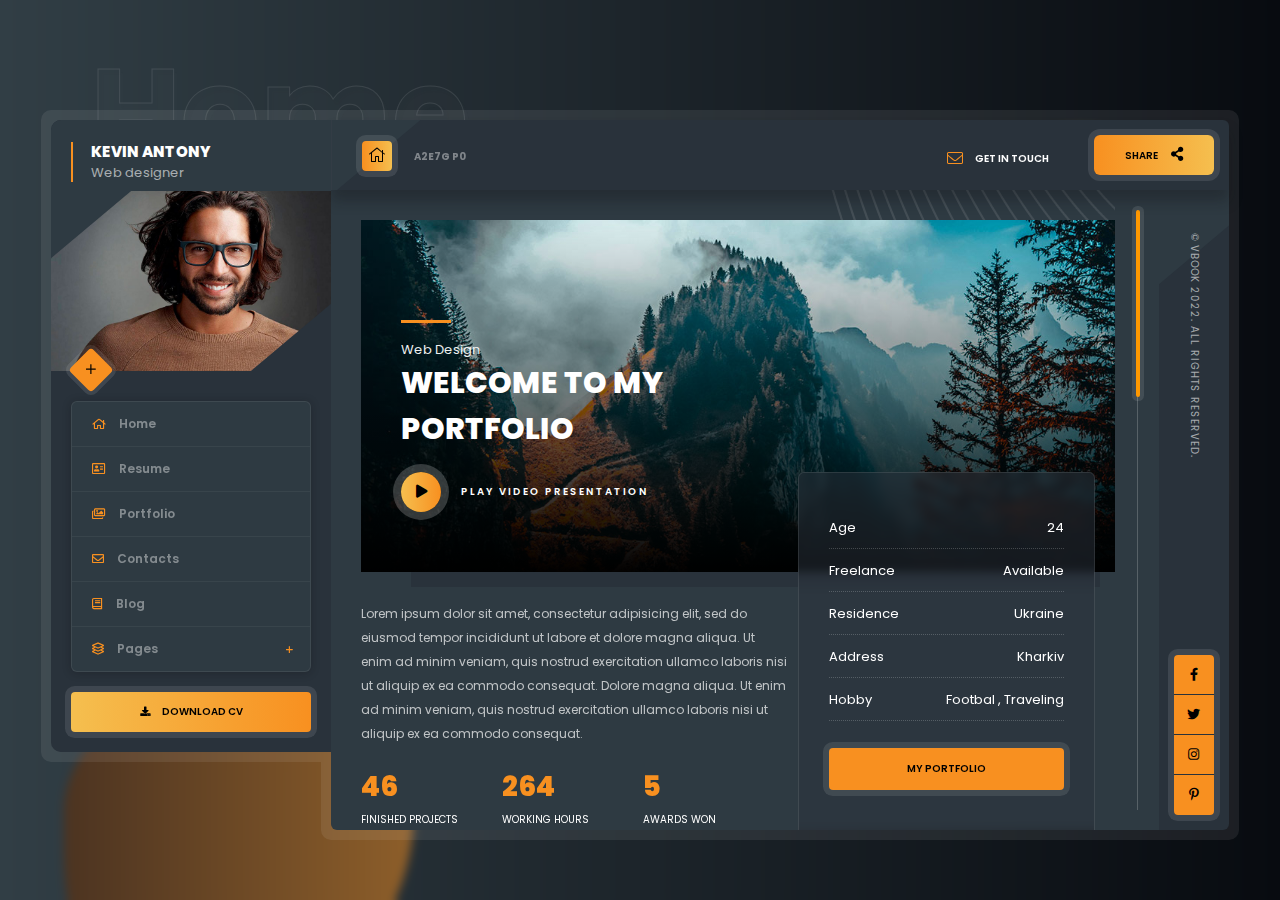
==== index.html @ 4598c58c "Initial commit" ====
<!DOCTYPE HTML>
<html lang="en">
    
<!-- Mirrored from vbook.kwst.net/index.html by HTTrack Website Copier/3.x [XR&CO'2014], Sat, 08 Apr 2023 22:50:25 GMT -->
<head>
        <!--=============== basic  ===============-->
        <meta charset="UTF-8">
        <title>Vbook - Creative  vCard  Resume Portflio  Template</title>
        <meta name="robots" content="index, follow"/>
        <meta name="keywords" content=""/>
        <meta name="description" content=""/>
        <!--=============== css  ===============-->	
        <link type="text/css" rel="stylesheet" href="css/plugins.css">
        <link type="text/css" rel="stylesheet" href="css/style.css">
        <link type="text/css" rel="stylesheet" href="css/color.css">
        <!--=============== favicons ===============-->
        <link rel="shortcut icon" href="images/favicon.ico">
    </head>
    <body>
        <!--Loader -->
        <div class="body-preload">
            <div class="pl-spinner2"><span></span></div>
        </div>
        <!-- loader end  -->
        <!-- main start  -->
        <div id="main">
            <!--main-container -->
            <div class="main-container">
                <!--header -->
                <header class="main-header">
                    <div class="header-titile">
                        <h1>Kevin Antony</h1>
                        <h4>Web designer</h4>
                    </div>
                    <a data-src="images/main.jpg" class="image-popup header-popup color-bg"><i class="fal fa-plus"></i></a>
                    <div class="header-titile-img">
                        <div class="bg"  data-bg="images/main.jpg" ></div>
                    </div>
                    <div class="main-menu-wrap">
                        <!-- nav -->
                        <nav class="nav-inner fl-wrap" id="menu">
                            <ul>
                                <li><a href="index.html" class="ajax"><i class="fal fa-home"></i> Home</a></li>
                                <li><a href="resume.html" class="ajax"><i class="fal fa-address-card"></i> Resume</a></li>
                                <li><a href="portfolio.html" class="ajax"><i class="fal fa-images"></i> Portfolio</a></li>
                                <li><a href="contacts.html" class="ajax"><i class="fal fa-envelope"></i> Contacts</a></li>
                                <li><a href="blog.html" class="ajax"><i class="fal fa-book"></i> Blog</a></li>
                                <li>
                                    <a href="#"><i class="fal fa-layer-group"></i> Pages</a>
                                    <!--level 2 -->
                                    <ul>
                                        <li><a href="portfolio-single.html" class="ajax">Portfolio Single</a></li>
                                        <li><a href="portfolio-single2.html" class="ajax">Portfolio Single 2</a></li>
                                        <li><a href="blog-single.html" class="ajax">Blog Single</a></li>
                                        <li><a href="404.html" class="ajax">404</a></li>
                                    </ul>
                                    <!--level 2 end -->
                                </li>
                            </ul>
                        </nav>
                        <!-- nav end-->
                    </div>
                    <a href="#" download="" class="header_btn gradient-bg"><i class="fas fa-download"></i> Download CV</a>
                </header>
                <!--header end-->
                <!-- top-opt -->
                <div class="top-opt">
                    <div class="nav-button-wrap c_sb gradient-bg2">
                        <div class="nav-button"><span></span><span></span><span></span></div>
                    </div>
                    <div class="page-subtitle"><a href="index.html" class="ajax"><i class="fal fa-home"></i></a><span></span></div>
                    <a href="index.html" class="ajax mob-logo"><span></span><strong></strong></a>
                    <a href="contacts.html" class="ajax to_contacts"><i class="far fa-envelope"></i> Get in Touch</a>
                    <div class="share-btn show-share isShare gradient-bg2">
                        <span>Share</span>
                        <i class="fas fa-share-alt"></i>
                    </div>
                </div>
                <!-- top-opt end -->
                <!-- content-holder -->
                <div class="content-holder">
                    <!--wrapper -->
                    <div id="wrapper">
                        <!--scroll-bar -->
                        <div class="scr-bar_container">
                            <div class="content" data-pagetitle="About Me" data-pagesubtitle="Home">
                                <div class="bg-top"></div>
                                <div class="bg-bottom"></div>
                                <!--section   -->
                                <section class="hero-section">
                                    <div class="bg-wrap hero-section_bg">
                                        <div class="bg" data-bg="images/bg/1.jpg"></div>
                                    </div>
                                    <div class="hero-section-title">
                                        <div class="row">
                                            <div class="col-md-7">
                                                <div class="rotate_text hero-decor-let">
                                                    <div>Web Design</div>
                                                    <div><span>Ui/Ux Design</span></div>
                                                    <div>Branding</div>
                                                    <div><span>Ecommerce</span></div>
                                                </div>
                                                <h2>Welcome to My portfolio</h2>
 
												<div class="video_btn-wrap fl-wrap"><a data-src="https://vimeo.com/176916362" class="image-popup gradient-bg"><i class="fas fa-play"></i></a><span>Play  Video Presentation</span></div>
                                            </div>
                                        </div>
                                    </div>
                                </section>
                                <!-- section end  -->							
                                <!--section   -->
                                <section>
                                    <div class="row">
                                        <div class="col-md-7">
                                            <p>Lorem ipsum dolor sit amet, consectetur adipisicing elit, sed do eiusmod tempor incididunt ut labore et dolore magna aliqua. Ut enim ad minim veniam, quis nostrud exercitation ullamco laboris nisi ut aliquip ex ea commodo consequat. Dolore magna aliqua. Ut enim ad minim veniam, quis nostrud exercitation ullamco laboris nisi ut aliquip ex ea commodo consequat.
                                            </p>
                                            <div class="facts-container fl-wrap">
                                                <!-- inline-facts -->
                                                <div class="inline-facts-wrap">
                                                    <div class="inline-facts">
                                                        <div class="milestone-counter">
                                                            <div class="stats animaper">
                                                                <div class="num" data-content="0" data-num="145">0</div>
                                                            </div>
                                                        </div>
                                                        <h6>Finished projects</h6>
                                                    </div>
                                                </div>
                                                <!-- inline-facts end -->
                                                <!-- inline-facts  -->
                                                <div class="inline-facts-wrap">
                                                    <div class="inline-facts">
                                                        <div class="milestone-counter">
                                                            <div class="stats animaper">
                                                                <div class="num" data-content="0" data-num="825">0</div>
                                                            </div>
                                                        </div>
                                                        <h6>Working hours</h6>
                                                    </div>
                                                </div>
                                                <!-- inline-facts end -->
                                                <!-- inline-facts  -->
                                                <div class="inline-facts-wrap">
                                                    <div class="inline-facts">
                                                        <div class="milestone-counter">
                                                            <div class="stats animaper">
                                                                <div class="num" data-content="0" data-num="15">0</div>
                                                            </div>
                                                        </div>
                                                        <h6>Awards won</h6>
                                                    </div>
                                                </div>
                                                <!-- inline-facts end --> 
                                            </div>
                                        </div>
                                        <div class="col-md-5">
                                            <div class="hero-info-list fl-wrap">
                                                <ul>
                                                    <li><strong>Age</strong><span>24</span></li>
                                                    <li><strong>Freelance</strong><span>Available</span></li>
                                                    <li><strong>Residence</strong><span>Ukraine</span></li>
                                                    <li><strong>Address</strong><span>Kharkiv</span></li>
                                                    <li><strong>Hobby</strong><span>Footbal , Traveling</span></li>
                                                </ul>
                                                <a href="portfolio.html" class="btn ajax fl-btn color-bg"><span>My Portfolio</span></a>
                                            </div>
                                        </div>
                                    </div>
                                </section>
                                <!-- section end  -->						
                                <section class="serv-sec">
                                    <div class="section-title fl-wrap">
                                        <h3>Services That I Provide</h3>
                                    </div>
                                    <div class="row">
                                        <div class="col-md-6">
                                            <div class="column-wrapper_text services-item fl-wrap">
                                                <span class="serv-number">01.</span>
                                                <i class="fal fa-desktop"></i>
                                                <h4> Web Design</h4>
                                                <p>Praesent nec leo venenatis elit semper aliquet id ac enim. Maecenas nec mi leo. Etiam venenatis ut dui non hendrerit. Integer dictum, diam vitae blandit accumsan, dolor odio tempus arcu .</p>
                                                <ul class="serv-list">
                                                    <li>Code</li>
                                                    <li>Design</li>
                                                    <li>Photoshop</li>
                                                </ul>
                                            </div>
                                        </div>
                                        <div class="col-md-6">
                                            <div class="column-wrapper_text services-item fl-wrap">
                                                <span class="serv-number">02.</span>
                                                <i class="fab fa-pagelines"></i>
                                                <h4> Branding</h4>
                                                <p>Praesent nec leo venenatis elit semper aliquet id ac enim. Maecenas nec mi leo. Etiam venenatis ut dui non hendrerit. Integer dictum, diam vitae blandit accumsan, dolor odio tempus arcu .</p>
                                                <ul class="serv-list">
                                                    <li>Logos</li>
                                                    <li>Design</li>
                                                    <li>Concept</li>
                                                </ul>
                                            </div>
                                        </div>
                                        <div class="col-md-6">
                                            <div class="column-wrapper_text services-item fl-wrap">
                                                <span class="serv-number">03.</span>
                                                <i class="fal fa-mobile-android"></i>
                                                <h4> UI/UX Design</h4>
                                                <p>Praesent nec leo venenatis elit semper aliquet id ac enim. Maecenas nec mi leo. Etiam venenatis ut dui non hendrerit. Integer dictum, diam vitae blandit accumsan, dolor odio tempus arcu .</p>
                                                <ul class="serv-list">
                                                    <li> Commercials</li>
                                                    <li> Personal </li>
                                                    <li> Store </li>
                                                </ul>
                                            </div>
                                        </div>
                                        <div class="col-md-6">
                                            <div class="column-wrapper_text services-item fl-wrap">
                                                <span class="serv-number">03.</span>
                                                <i class="fal fa-camera-alt"></i>
                                                <h4>Photography</h4>
                                                <p>Praesent nec leo venenatis elit semper aliquet id ac enim. Maecenas nec mi leo. Etiam venenatis ut dui non hendrerit. Integer dictum, diam vitae blandit accumsan, dolor odio tempus arcu .</p>
                                                <ul class="serv-list">
                                                    <li> Commercials</li>
                                                    <li> Weddings </li>
                                                    <li> Portraits  </li>
                                                </ul>
                                            </div>
                                        </div>
                                    </div>
                                </section>
                                <!--section  --> 
                                <section class="scroll_sec" id="sec5">
                                    <div class="section-title fl-wrap">
                                        <h3>Clents And Testimonilas</h3>
                                    </div>
                                    <div class="testilider fl-wrap">
                                        <div class="swiper-container">
                                            <div class="swiper-wrapper">
                                                <!-- swiper-slide -->
                                                <div class="swiper-slide">
                                                    <div class="testi-item fl-wrap">
                                                        <span class="testi-number">01.</span>
                                                        <div class="testi-avatar"><img src="images/avatar/1.jpg" alt=""></div>
                                                        <h3>Liza Mirovsky</h3>
                                                        <p>"All the Lorem Ipsum generators on the Internet tend to repeat predefined chunks as necessary, making this the first true generator on the Internet. It uses a dictionary of over "</p>
                                                        <a href="#" class="teti-link" target="_blank">Via Twitter</a>
                                                    </div>
                                                </div>
                                                <!-- swiper-slide end-->
                                                <!-- swiper-slide -->
                                                <div class="swiper-slide">
                                                    <div class="testi-item fl-wrap">
                                                        <span class="testi-number">02.</span>
                                                        <div class="testi-avatar"><img src="images/avatar/2.jpg" alt=""></div>
                                                        <h3>Andy Smith</h3>
                                                        <p>"Vestibulum orci felis, ullamcorper non condimentum non, ultrices ac nunc. Mauris non ligula suscipit, vulputate mi accumsan, dapibus felis. Nullam sed sapien dui. Nulla auctor sit amet sem non porta. "</p>
                                                        <a href="#" class="teti-link" target="_blank">Via Facebook</a>
                                                    </div>
                                                </div>
                                                <!-- swiper-slide end-->
                                                <!-- swiper-slide -->
                                                <div class="swiper-slide">
                                                    <div class="testi-item fl-wrap">
                                                        <span class="testi-number">03.</span>
                                                        <div class="testi-avatar"><img src="images/avatar/3.jpg" alt=""></div>
                                                        <h3>Mery Trust</h3>
                                                        <p>"All the Lorem Ipsum generators on the Internet tend to repeat predefined chunks as necessary, making this the first true generator on the Internet. It uses a dictionary of over "</p>
                                                        <a href="#" class="teti-link" target="_blank">Via Twitter</a>
                                                    </div>
                                                </div>
                                                <!-- swiper-slide end-->
                                                <!-- swiper-slide -->
                                                <div class="swiper-slide">
                                                    <div class="testi-item fl-wrap">
                                                        <span class="testi-number">04.</span>
                                                        <div class="testi-avatar"><img src="images/avatar/4.jpg" alt=""></div>
                                                        <h3>Centa Simpson</h3>
                                                        <p>"Vestibulum orci felis, ullamcorper non condimentum non, ultrices ac nunc. Mauris non ligula suscipit, vulputate mi accumsan, dapibus felis. Nullam sed sapien dui. Nulla auctor sit amet sem non porta. "</p>
                                                        <a href="#" class="teti-link" target="_blank">Via Facebook</a>
                                                    </div>
                                                </div>
                                                <!-- swiper-slide end-->
                                            </div>
                                        </div>
                                    </div>
                                    <div class="ts-controls">
                                        <div class="tc-button tc-button-prev"><i class="fal fa-angle-left"></i></div>
                                        <div class="tc-button tc-button-next"><i class="fal fa-angle-right"></i></div>
                                    </div>
                                    <div class="ss-pagination-wrap">
                                        <div class="tc-pagination slider-pag"></div>
                                    </div>
                                    <!-- client-list -->
                                    <div class="fl-wrap client-list">
                                        <ul class="">
                                            <li><a href="#" target="_blank"><img src="images/clients/1.png" alt=""></a></li>
                                            <li><a href="#" target="_blank"><img src="images/clients/2.png" alt=""></a></li>
                                            <li><a href="#" target="_blank"><img src="images/clients/3.png" alt=""></a></li>
                                            <li><a href="#" target="_blank"><img src="images/clients/4.png" alt=""></a></li>
                                        </ul>
                                        <!-- client-list end-->
                                    </div>
                                </section>
                                <!--section end-->                							
                                <div class="to-top-wrap">
                                    <div class="to-top color-bg"><i class="fas fa-caret-up"></i></div>
                                </div>
                            </div>
                        </div>
                        <!--scroll-bar end -->
                        <!--share end -->
                        <div class="share-wrapper">
                            <div class="share-container isShare"></div>
                        </div>
                        <!--share end -->							
                    </div>
                    <!--wrapper end -->
                    <!--page-load -->	
                    <div class="page-load">
                        <div class="pl-spinner"><span></span></div>
                    </div>
                    <!--page-load end -->
                </div>
                <!-- content-holder end -->
                <!-- footer -->
                <footer class="main-footer">
                    <div class="footer-social">
                        <ul>
                            <li><a href="#" target="_blank"><i class="fab fa-facebook-f"></i></a></li>
                            <li><a href="#" target="_blank"><i class="fab fa-twitter"></i></a></li>
                            <li><a href="#" target="_blank"><i class="fab fa-instagram"></i></a></li>
                            <li><a href="#" target="_blank"><i class="fab fa-pinterest-p"></i></a></li>
                        </ul>
                    </div>
                    <div class="copyright">&#169; Vbook 2022. All rights reserved.</div>
                </footer>
                <!-- footer end -->	
                <div class="nav-overlay"></div>
            </div>
            <!-- main-container end -->
            <!--body-bg -->
            <div class="body-bg">
                <div class="slider-thumb"></div>
                <div class="cavas-wrap">
                    <canvas id="liquid"></canvas>
                </div>
                <div class="dynamic-title"><span>Resume</span></div>
            </div>
            <!-- body-bg end -->
        </div>
        <!-- Main end -->
        <!--=============== scripts  ===============-->
        <script  src="js/jquery.min.js"></script>
        <script  src="js/plugins.js"></script>
        <script  src="js/scripts.js"></script>
    </body>

<!-- Mirrored from vbook.kwst.net/index.html by HTTrack Website Copier/3.x [XR&CO'2014], Sat, 08 Apr 2023 22:50:50 GMT -->
</html>
---- css/plugins.css ----
@charset "utf-8";
/* reset */
html,body,div,span,applet,object,iframe,h1,h2,h3,h4,h5,h6,p,blockquote,pre,a,abbr,acronym,address,big,cite,code,del,dfn,em,font,img,ins,kbd,q,s,samp,small,strike,strong,sub,sup,tt,var,dl,dt,dd,ol,ul,li,fieldset,form,label,legend,table,caption,tbody,tfoot,thead,tr,th,td{border:0;outline:0;font-weight:inherit;font-style:inherit;font-size:100%;font-family:inherit;vertical-align:baseline;text-decoration:none;margin:0;padding:0}table{border-collapse:separate;border-spacing:0}blockquote:before,blockquote:after,q:before,q:after{content:""}*{margin:0;padding:0;-webkit-box-sizing:border-box;-moz-box-sizing:border-box;box-sizing:border-box}article,aside,details,figcaption,figure,footer,header,hgroup,menu,nav,section{display:block}ol,ul{list-style:none}blockquote,q{quotes:none}:focus{outline:0}table{border-collapse:collapse;border-spacing:0}img{border:0;-ms-interpolation-mode:bicubic;vertical-align:middle}a{text-decoration:none;position:relative;color:#000}audio,video,canvas{max-width:100%}
/* bootstrap */
 @media (min-width:768px){.container{width:750px}}@media (min-width:992px){.container{width:970px}}@media (min-width:1064px){.container{width:1170px}}.container-fluid{margin-right:auto;margin-left:auto;padding-left:15px;padding-right:15px}.row{margin-left:-15px;margin-right:-15px}.col-xs-1, .col-sm-1, .col-md-1, .col-lg-1, .col-xs-2, .col-sm-2, .col-md-2, .col-lg-2, .col-xs-3, .col-sm-3, .col-md-3, .col-lg-3, .col-xs-4, .col-sm-4, .col-md-4, .col-lg-4, .col-xs-5, .col-sm-5, .col-md-5, .col-lg-5, .col-xs-6, .col-sm-6, .col-md-6, .col-lg-6, .col-xs-7, .col-sm-7, .col-md-7, .col-lg-7, .col-xs-8, .col-sm-8, .col-md-8, .col-lg-8, .col-xs-9, .col-sm-9, .col-md-9, .col-lg-9, .col-xs-10, .col-sm-10, .col-md-10, .col-lg-10, .col-xs-11, .col-sm-11, .col-md-11, .col-lg-11, .col-xs-12, .col-sm-12, .col-md-12, .col-lg-12{position:relative;min-height:1px;padding-left:15px;padding-right:15px}.col-xs-1, .col-xs-2, .col-xs-3, .col-xs-4, .col-xs-5, .col-xs-6, .col-xs-7, .col-xs-8, .col-xs-9, .col-xs-10, .col-xs-11, .col-xs-12{float:left}.col-xs-12{width:100%}.col-xs-11{width:91.66666667%}.col-xs-10{width:83.33333333%}.col-xs-9{width:75%}.col-xs-8{width:66.66666667%}.col-xs-7{width:58.33333333%}.col-xs-6{width:50%}.col-xs-5{width:41.66666667%}.col-xs-4{width:33.33333333%}.col-xs-3{width:25%}.col-xs-2{width:16.66666667%}.col-xs-1{width:8.33333333%}.col-xs-pull-12{right:100%}.col-xs-pull-11{right:91.66666667%}.col-xs-pull-10{right:83.33333333%}.col-xs-pull-9{right:75%}.col-xs-pull-8{right:66.66666667%}.col-xs-pull-7{right:58.33333333%}.col-xs-pull-6{right:50%}.col-xs-pull-5{right:41.66666667%}.col-xs-pull-4{right:33.33333333%}.col-xs-pull-3{right:25%}.col-xs-pull-2{right:16.66666667%}.col-xs-pull-1{right:8.33333333%}.col-xs-pull-0{right:auto}.col-xs-push-12{left:100%}.col-xs-push-11{left:91.66666667%}.col-xs-push-10{left:83.33333333%}.col-xs-push-9{left:75%}.col-xs-push-8{left:66.66666667%}.col-xs-push-7{left:58.33333333%}.col-xs-push-6{left:50%}.col-xs-push-5{left:41.66666667%}.col-xs-push-4{left:33.33333333%}.col-xs-push-3{left:25%}.col-xs-push-2{left:16.66666667%}.col-xs-push-1{left:8.33333333%}.col-xs-push-0{left:auto}.col-xs-offset-12{margin-left:100%}.col-xs-offset-11{margin-left:91.66666667%}.col-xs-offset-10{margin-left:83.33333333%}.col-xs-offset-9{margin-left:75%}.col-xs-offset-8{margin-left:66.66666667%}.col-xs-offset-7{margin-left:58.33333333%}.col-xs-offset-6{margin-left:50%}.col-xs-offset-5{margin-left:41.66666667%}.col-xs-offset-4{margin-left:33.33333333%}.col-xs-offset-3{margin-left:25%}.col-xs-offset-2{margin-left:16.66666667%}.col-xs-offset-1{margin-left:8.33333333%}.col-xs-offset-0{margin-left:0}@media (min-width:768px){.col-sm-1, .col-sm-2, .col-sm-3, .col-sm-4, .col-sm-5, .col-sm-6, .col-sm-7, .col-sm-8, .col-sm-9, .col-sm-10, .col-sm-11, .col-sm-12{float:left}.col-sm-12{width:100%}.col-sm-11{width:91.66666667%}.col-sm-10{width:83.33333333%}.col-sm-9{width:75%}.col-sm-8{width:66.66666667%}.col-sm-7{width:58.33333333%}.col-sm-6{width:50%}.col-sm-5{width:41.66666667%}.col-sm-4{width:33.33333333%}.col-sm-3{width:25%}.col-sm-2{width:16.66666667%}.col-sm-1{width:8.33333333%}.col-sm-pull-12{right:100%}.col-sm-pull-11{right:91.66666667%}.col-sm-pull-10{right:83.33333333%}.col-sm-pull-9{right:75%}.col-sm-pull-8{right:66.66666667%}.col-sm-pull-7{right:58.33333333%}.col-sm-pull-6{right:50%}.col-sm-pull-5{right:41.66666667%}.col-sm-pull-4{right:33.33333333%}.col-sm-pull-3{right:25%}.col-sm-pull-2{right:16.66666667%}.col-sm-pull-1{right:8.33333333%}.col-sm-pull-0{right:auto}.col-sm-push-12{left:100%}.col-sm-push-11{left:91.66666667%}.col-sm-push-10{left:83.33333333%}.col-sm-push-9{left:75%}.col-sm-push-8{left:66.66666667%}.col-sm-push-7{left:58.33333333%}.col-sm-push-6{left:50%}.col-sm-push-5{left:41.66666667%}.col-sm-push-4{left:33.33333333%}.col-sm-push-3{left:25%}.col-sm-push-2{left:16.66666667%}.col-sm-push-1{left:8.33333333%}.col-sm-push-0{left:auto}.col-sm-offset-12{margin-left:100%}.col-sm-offset-11{margin-left:91.66666667%}.col-sm-offset-10{margin-left:83.33333333%}.col-sm-offset-9{margin-left:75%}.col-sm-offset-8{margin-left:66.66666667%}.col-sm-offset-7{margin-left:58.33333333%}.col-sm-offset-6{margin-left:50%}.col-sm-offset-5{margin-left:41.66666667%}.col-sm-offset-4{margin-left:33.33333333%}.col-sm-offset-3{margin-left:25%}.col-sm-offset-2{margin-left:16.66666667%}.col-sm-offset-1{margin-left:8.33333333%}.col-sm-offset-0{margin-left:0}}@media (min-width:1064px){.col-md-1, .col-md-2, .col-md-3, .col-md-4, .col-md-5, .col-md-6, .col-md-7, .col-md-8, .col-md-9, .col-md-10, .col-md-11, .col-md-12{float:left}.col-md-12{width:100%}.col-md-11{width:91.66666667%}.col-md-10{width:83.33333333%}.col-md-9{width:75%}.col-md-8{width:66.66666667%}.col-md-7{width:58.33333333%}.col-md-6{width:50%}.col-md-5{width:41.66666667%}.col-md-4{width:33.33333333%}.col-md-3{width:25%}.col-md-2{width:16.66666667%}.col-md-1{width:8.33333333%}.col-md-pull-12{right:100%}.col-md-pull-11{right:91.66666667%}.col-md-pull-10{right:83.33333333%}.col-md-pull-9{right:75%}.col-md-pull-8{right:66.66666667%}.col-md-pull-7{right:58.33333333%}.col-md-pull-6{right:50%}.col-md-pull-5{right:41.66666667%}.col-md-pull-4{right:33.33333333%}.col-md-pull-3{right:25%}.col-md-pull-2{right:16.66666667%}.col-md-pull-1{right:8.33333333%}.col-md-pull-0{right:auto}.col-md-push-12{left:100%}.col-md-push-11{left:91.66666667%}.col-md-push-10{left:83.33333333%}.col-md-push-9{left:75%}.col-md-push-8{left:66.66666667%}.col-md-push-7{left:58.33333333%}.col-md-push-6{left:50%}.col-md-push-5{left:41.66666667%}.col-md-push-4{left:33.33333333%}.col-md-push-3{left:25%}.col-md-push-2{left:16.66666667%}.col-md-push-1{left:8.33333333%}.col-md-push-0{left:auto}.col-md-offset-12{margin-left:100%}.col-md-offset-11{margin-left:91.66666667%}.col-md-offset-10{margin-left:83.33333333%}.col-md-offset-9{margin-left:75%}.col-md-offset-8{margin-left:66.66666667%}.col-md-offset-7{margin-left:58.33333333%}.col-md-offset-6{margin-left:50%}.col-md-offset-5{margin-left:41.66666667%}.col-md-offset-4{margin-left:33.33333333%}.col-md-offset-3{margin-left:25%}.col-md-offset-2{margin-left:16.66666667%}.col-md-offset-1{margin-left:8.33333333%}.col-md-offset-0{margin-left:0}}@media (min-width:1200px){.col-lg-1, .col-lg-2, .col-lg-3, .col-lg-4, .col-lg-5, .col-lg-6, .col-lg-7, .col-lg-8, .col-lg-9, .col-lg-10, .col-lg-11, .col-lg-12{float:left}.col-lg-12{width:100%}.col-lg-11{width:91.66666667%}.col-lg-10{width:83.33333333%}.col-lg-9{width:75%}.col-lg-8{width:66.66666667%}.col-lg-7{width:58.33333333%}.col-lg-6{width:50%}.col-lg-5{width:41.66666667%}.col-lg-4{width:33.33333333%}.col-lg-3{width:25%}.col-lg-2{width:16.66666667%}.col-lg-1{width:8.33333333%}.col-lg-pull-12{right:100%}.col-lg-pull-11{right:91.66666667%}.col-lg-pull-10{right:83.33333333%}.col-lg-pull-9{right:75%}.col-lg-pull-8{right:66.66666667%}.col-lg-pull-7{right:58.33333333%}.col-lg-pull-6{right:50%}.col-lg-pull-5{right:41.66666667%}.col-lg-pull-4{right:33.33333333%}.col-lg-pull-3{right:25%}.col-lg-pull-2{right:16.66666667%}.col-lg-pull-1{right:8.33333333%}.col-lg-pull-0{right:auto}.col-lg-push-12{left:100%}.col-lg-push-11{left:91.66666667%}.col-lg-push-10{left:83.33333333%}.col-lg-push-9{left:75%}.col-lg-push-8{left:66.66666667%}.col-lg-push-7{left:58.33333333%}.col-lg-push-6{left:50%}.col-lg-push-5{left:41.66666667%}.col-lg-push-4{left:33.33333333%}.col-lg-push-3{left:25%}.col-lg-push-2{left:16.66666667%}.col-lg-push-1{left:8.33333333%}.col-lg-push-0{left:auto}.col-lg-offset-12{margin-left:100%}.col-lg-offset-11{margin-left:91.66666667%}.col-lg-offset-10{margin-left:83.33333333%}.col-lg-offset-9{margin-left:75%}.col-lg-offset-8{margin-left:66.66666667%}.col-lg-offset-7{margin-left:58.33333333%}.col-lg-offset-6{margin-left:50%}.col-lg-offset-5{margin-left:41.66666667%}.col-lg-offset-4{margin-left:33.33333333%}.col-lg-offset-3{margin-left:25%}.col-lg-offset-2{margin-left:16.66666667%}.col-lg-offset-1{margin-left:8.33333333%}.col-lg-offset-0{margin-left:0}}.clearfix:before,.clearfix:after,.container:before,.container:after,.container-fluid:before,.container-fluid:after,.row:before,.row:after{content:" ";display:table}.clearfix:after,.container:after,.container-fluid:after,.row:after{clear:both}.center-block{display:block;margin-left:auto;margin-right:auto}.pull-right{float:right !important}.pull-left{float:left !important}.hide{display:none !important}.show{display:block !important}.invisible{visibility:hidden}.text-hide{font:0/0 a;color:transparent;text-shadow:none;background-color:transparent;border:0}.hidden{display:none !important;visibility:hidden !important}.affix{position:fixed}@-ms-viewport{width:device-width}.visible-xs,.visible-sm,.visible-md,.visible-lg{display:none !important}.visible-xs-block,.visible-xs-inline,.visible-xs-inline-block,.visible-sm-block,.visible-sm-inline,.visible-sm-inline-block,.visible-md-block,.visible-md-inline,.visible-md-inline-block,.visible-lg-block,.visible-lg-inline,.visible-lg-inline-block{display:none !important}@media (max-width:767px){.visible-xs{display:block !important}table.visible-xs{display:table}tr.visible-xs{display:table-row !important}th.visible-xs,td.visible-xs{display:table-cell !important}}@media (max-width:767px){.visible-xs-block{display:block !important}}@media (max-width:767px){.visible-xs-inline{display:inline !important}}@media (max-width:767px){.visible-xs-inline-block{display:inline-block !important}}@media (min-width:768px) and (max-width:991px){.visible-sm{display:block !important}table.visible-sm{display:table}tr.visible-sm{display:table-row !important}th.visible-sm,td.visible-sm{display:table-cell !important}}@media (min-width:768px) and (max-width:991px){.visible-sm-block{display:block !important}}@media (min-width:768px) and (max-width:991px){.visible-sm-inline{display:inline !important}}@media (min-width:768px) and (max-width:991px){.visible-sm-inline-block{display:inline-block !important}}@media (min-width:992px) and (max-width:1199px){.visible-md{display:block !important}table.visible-md{display:table}tr.visible-md{display:table-row !important}th.visible-md,td.visible-md{display:table-cell !important}}@media (min-width:992px) and (max-width:1199px){.visible-md-block{display:block !important}}@media (min-width:992px) and (max-width:1199px){.visible-md-inline{display:inline !important}}@media (min-width:992px) and (max-width:1199px){.visible-md-inline-block{display:inline-block !important}}@media (min-width:1200px){.visible-lg{display:block !important}table.visible-lg{display:table}tr.visible-lg{display:table-row !important}th.visible-lg,td.visible-lg{display:table-cell !important}}@media (min-width:1200px){.visible-lg-block{display:block !important}}@media (min-width:1200px){.visible-lg-inline{display:inline !important}}@media (min-width:1200px){.visible-lg-inline-block{display:inline-block !important}}@media (max-width:767px){.hidden-xs{display:none !important}}@media (min-width:768px) and (max-width:991px){.hidden-sm{display:none !important}}@media (min-width:992px) and (max-width:1199px){.hidden-md{display:none !important}}@media (min-width:1200px){.hidden-lg{display:none !important}}.visible-print{display:none !important}@media print{.visible-print{display:block !important}table.visible-print{display:table}tr.visible-print{display:table-row !important}th.visible-print,td.visible-print{display:table-cell !important}}.visible-print-block{display:none !important}@media print{.visible-print-block{display:block !important}}.visible-print-inline{display:none !important}@media print{.visible-print-inline{display:inline !important}}.visible-print-inline-block{display:none !important}@media print{.visible-print-inline-block{display:inline-block !important}}@media print{.hidden-print{display:none !important}}
/*!
 * Font Awesome Pro 5.7.1 by @fontawesome - https://fontawesome.com
 * License - https://fontawesome.com/license (Commercial License)
 */
.fa,.fab,.fad,.fal,.far,.fas{-moz-osx-font-smoothing:grayscale;-webkit-font-smoothing:antialiased;display:inline-block;font-style:normal;font-variant:normal;text-rendering:auto;line-height:1}.fa-lg{font-size:1.33333em;line-height:.75em;vertical-align:-.0667em}.fa-xs{font-size:.75em}.fa-sm{font-size:.875em}.fa-1x{font-size:1em}.fa-2x{font-size:2em}.fa-3x{font-size:3em}.fa-4x{font-size:4em}.fa-5x{font-size:5em}.fa-6x{font-size:6em}.fa-7x{font-size:7em}.fa-8x{font-size:8em}.fa-9x{font-size:9em}.fa-10x{font-size:10em}.fa-fw{text-align:center;width:1.25em}.fa-ul{list-style-type:none;margin-left:2.5em;padding-left:0}.fa-ul>li{position:relative}.fa-li{left:-2em;position:absolute;text-align:center;width:2em;line-height:inherit}.fa-border{border:.08em solid #eee;border-radius:.1em;padding:.2em .25em .15em}.fa-pull-left{float:left}.fa-pull-right{float:right}.fa.fa-pull-left,.fab.fa-pull-left,.fal.fa-pull-left,.far.fa-pull-left,.fas.fa-pull-left{margin-right:.3em}.fa.fa-pull-right,.fab.fa-pull-right,.fal.fa-pull-right,.far.fa-pull-right,.fas.fa-pull-right{margin-left:.3em}.fa-spin{-webkit-animation:fa-spin 2s linear infinite;animation:fa-spin 2s linear infinite}.fa-pulse{-webkit-animation:fa-spin 1s steps(8) infinite;animation:fa-spin 1s steps(8) infinite}@-webkit-keyframes fa-spin{0%{-webkit-transform:rotate(0deg);transform:rotate(0deg)}to{-webkit-transform:rotate(1turn);transform:rotate(1turn)}}@keyframes fa-spin{0%{-webkit-transform:rotate(0deg);transform:rotate(0deg)}to{-webkit-transform:rotate(1turn);transform:rotate(1turn)}}.fa-rotate-90{-ms-filter:"progid:DXImageTransform.Microsoft.BasicImage(rotation=1)";-webkit-transform:rotate(90deg);transform:rotate(90deg)}.fa-rotate-180{-ms-filter:"progid:DXImageTransform.Microsoft.BasicImage(rotation=2)";-webkit-transform:rotate(180deg);transform:rotate(180deg)}.fa-rotate-270{-ms-filter:"progid:DXImageTransform.Microsoft.BasicImage(rotation=3)";-webkit-transform:rotate(270deg);transform:rotate(270deg)}.fa-flip-horizontal{-ms-filter:"progid:DXImageTransform.Microsoft.BasicImage(rotation=0, mirror=1)";-webkit-transform:scaleX(-1);transform:scaleX(-1)}.fa-flip-vertical{-webkit-transform:scaleY(-1);transform:scaleY(-1)}.fa-flip-both,.fa-flip-horizontal.fa-flip-vertical,.fa-flip-vertical{-ms-filter:"progid:DXImageTransform.Microsoft.BasicImage(rotation=2, mirror=1)"}.fa-flip-both,.fa-flip-horizontal.fa-flip-vertical{-webkit-transform:scale(-1);transform:scale(-1)}:root .fa-flip-both,:root .fa-flip-horizontal,:root .fa-flip-vertical,:root .fa-rotate-90,:root .fa-rotate-180,:root .fa-rotate-270{-webkit-filter:none;filter:none}.fa-stack{display:inline-block;height:2em;line-height:2em;position:relative;vertical-align:middle;width:2.5em}.fa-stack-1x,.fa-stack-2x{left:0;position:absolute;text-align:center;width:100%}.fa-stack-1x{line-height:inherit}.fa-stack-2x{font-size:2em}.fa-inverse{color:#fff}.fa-500px:before{content:"\f26e"}.fa-abacus:before{content:"\f640"}.fa-accessible-icon:before{content:"\f368"}.fa-accusoft:before{content:"\f369"}.fa-acorn:before{content:"\f6ae"}.fa-acquisitions-incorporated:before{content:"\f6af"}.fa-ad:before{content:"\f641"}.fa-address-book:before{content:"\f2b9"}.fa-address-card:before{content:"\f2bb"}.fa-adjust:before{content:"\f042"}.fa-adn:before{content:"\f170"}.fa-adobe:before{content:"\f778"}.fa-adversal:before{content:"\f36a"}.fa-affiliatetheme:before{content:"\f36b"}.fa-air-conditioner:before{content:"\f8f4"}.fa-air-freshener:before{content:"\f5d0"}.fa-airbnb:before{content:"\f834"}.fa-alarm-clock:before{content:"\f34e"}.fa-alarm-exclamation:before{content:"\f843"}.fa-alarm-plus:before{content:"\f844"}.fa-alarm-snooze:before{content:"\f845"}.fa-album:before{content:"\f89f"}.fa-album-collection:before{content:"\f8a0"}.fa-algolia:before{content:"\f36c"}.fa-alicorn:before{content:"\f6b0"}.fa-alien:before{content:"\f8f5"}.fa-alien-monster:before{content:"\f8f6"}.fa-align-center:before{content:"\f037"}.fa-align-justify:before{content:"\f039"}.fa-align-left:before{content:"\f036"}.fa-align-right:before{content:"\f038"}.fa-align-slash:before{content:"\f846"}.fa-alipay:before{content:"\f642"}.fa-allergies:before{content:"\f461"}.fa-amazon:before{content:"\f270"}.fa-amazon-pay:before{content:"\f42c"}.fa-ambulance:before{content:"\f0f9"}.fa-american-sign-language-interpreting:before{content:"\f2a3"}.fa-amilia:before{content:"\f36d"}.fa-amp-guitar:before{content:"\f8a1"}.fa-analytics:before{content:"\f643"}.fa-anchor:before{content:"\f13d"}.fa-android:before{content:"\f17b"}.fa-angel:before{content:"\f779"}.fa-angellist:before{content:"\f209"}.fa-angle-double-down:before{content:"\f103"}.fa-angle-double-left:before{content:"\f100"}.fa-angle-double-right:before{content:"\f101"}.fa-angle-double-up:before{content:"\f102"}.fa-angle-down:before{content:"\f107"}.fa-angle-left:before{content:"\f104"}.fa-angle-right:before{content:"\f105"}.fa-angle-up:before{content:"\f106"}.fa-angry:before{content:"\f556"}.fa-angrycreative:before{content:"\f36e"}.fa-angular:before{content:"\f420"}.fa-ankh:before{content:"\f644"}.fa-app-store:before{content:"\f36f"}.fa-app-store-ios:before{content:"\f370"}.fa-apper:before{content:"\f371"}.fa-apple:before{content:"\f179"}.fa-apple-alt:before{content:"\f5d1"}.fa-apple-crate:before{content:"\f6b1"}.fa-apple-pay:before{content:"\f415"}.fa-archive:before{content:"\f187"}.fa-archway:before{content:"\f557"}.fa-arrow-alt-circle-down:before{content:"\f358"}.fa-arrow-alt-circle-left:before{content:"\f359"}.fa-arrow-alt-circle-right:before{content:"\f35a"}.fa-arrow-alt-circle-up:before{content:"\f35b"}.fa-arrow-alt-down:before{content:"\f354"}.fa-arrow-alt-from-bottom:before{content:"\f346"}.fa-arrow-alt-from-left:before{content:"\f347"}.fa-arrow-alt-from-right:before{content:"\f348"}.fa-arrow-alt-from-top:before{content:"\f349"}.fa-arrow-alt-left:before{content:"\f355"}.fa-arrow-alt-right:before{content:"\f356"}.fa-arrow-alt-square-down:before{content:"\f350"}.fa-arrow-alt-square-left:before{content:"\f351"}.fa-arrow-alt-square-right:before{content:"\f352"}.fa-arrow-alt-square-up:before{content:"\f353"}.fa-arrow-alt-to-bottom:before{content:"\f34a"}.fa-arrow-alt-to-left:before{content:"\f34b"}.fa-arrow-alt-to-right:before{content:"\f34c"}.fa-arrow-alt-to-top:before{content:"\f34d"}.fa-arrow-alt-up:before{content:"\f357"}.fa-arrow-circle-down:before{content:"\f0ab"}.fa-arrow-circle-left:before{content:"\f0a8"}.fa-arrow-circle-right:before{content:"\f0a9"}.fa-arrow-circle-up:before{content:"\f0aa"}.fa-arrow-down:before{content:"\f063"}.fa-arrow-from-bottom:before{content:"\f342"}.fa-arrow-from-left:before{content:"\f343"}.fa-arrow-from-right:before{content:"\f344"}.fa-arrow-from-top:before{content:"\f345"}.fa-arrow-left:before{content:"\f060"}.fa-arrow-right:before{content:"\f061"}.fa-arrow-square-down:before{content:"\f339"}.fa-arrow-square-left:before{content:"\f33a"}.fa-arrow-square-right:before{content:"\f33b"}.fa-arrow-square-up:before{content:"\f33c"}.fa-arrow-to-bottom:before{content:"\f33d"}.fa-arrow-to-left:before{content:"\f33e"}.fa-arrow-to-right:before{content:"\f340"}.fa-arrow-to-top:before{content:"\f341"}.fa-arrow-up:before{content:"\f062"}.fa-arrows:before{content:"\f047"}.fa-arrows-alt:before{content:"\f0b2"}.fa-arrows-alt-h:before{content:"\f337"}.fa-arrows-alt-v:before{content:"\f338"}.fa-arrows-h:before{content:"\f07e"}.fa-arrows-v:before{content:"\f07d"}.fa-artstation:before{content:"\f77a"}.fa-assistive-listening-systems:before{content:"\f2a2"}.fa-asterisk:before{content:"\f069"}.fa-asymmetrik:before{content:"\f372"}.fa-at:before{content:"\f1fa"}.fa-atlas:before{content:"\f558"}.fa-atlassian:before{content:"\f77b"}.fa-atom:before{content:"\f5d2"}.fa-atom-alt:before{content:"\f5d3"}.fa-audible:before{content:"\f373"}.fa-audio-description:before{content:"\f29e"}.fa-autoprefixer:before{content:"\f41c"}.fa-avianex:before{content:"\f374"}.fa-aviato:before{content:"\f421"}.fa-award:before{content:"\f559"}.fa-aws:before{content:"\f375"}.fa-axe:before{content:"\f6b2"}.fa-axe-battle:before{content:"\f6b3"}.fa-baby:before{content:"\f77c"}.fa-baby-carriage:before{content:"\f77d"}.fa-backpack:before{content:"\f5d4"}.fa-backspace:before{content:"\f55a"}.fa-backward:before{content:"\f04a"}.fa-bacon:before{content:"\f7e5"}.fa-badge:before{content:"\f335"}.fa-badge-check:before{content:"\f336"}.fa-badge-dollar:before{content:"\f645"}.fa-badge-percent:before{content:"\f646"}.fa-badge-sheriff:before{content:"\f8a2"}.fa-badger-honey:before{content:"\f6b4"}.fa-bags-shopping:before{content:"\f847"}.fa-bahai:before{content:"\f666"}.fa-balance-scale:before{content:"\f24e"}.fa-balance-scale-left:before{content:"\f515"}.fa-balance-scale-right:before{content:"\f516"}.fa-ball-pile:before{content:"\f77e"}.fa-ballot:before{content:"\f732"}.fa-ballot-check:before{content:"\f733"}.fa-ban:before{content:"\f05e"}.fa-band-aid:before{content:"\f462"}.fa-bandcamp:before{content:"\f2d5"}.fa-banjo:before{content:"\f8a3"}.fa-barcode:before{content:"\f02a"}.fa-barcode-alt:before{content:"\f463"}.fa-barcode-read:before{content:"\f464"}.fa-barcode-scan:before{content:"\f465"}.fa-bars:before{content:"\f0c9"}.fa-baseball:before{content:"\f432"}.fa-baseball-ball:before{content:"\f433"}.fa-basketball-ball:before{content:"\f434"}.fa-basketball-hoop:before{content:"\f435"}.fa-bat:before{content:"\f6b5"}.fa-bath:before{content:"\f2cd"}.fa-battery-bolt:before{content:"\f376"}.fa-battery-empty:before{content:"\f244"}.fa-battery-full:before{content:"\f240"}.fa-battery-half:before{content:"\f242"}.fa-battery-quarter:before{content:"\f243"}.fa-battery-slash:before{content:"\f377"}.fa-battery-three-quarters:before{content:"\f241"}.fa-battle-net:before{content:"\f835"}.fa-bed:before{content:"\f236"}.fa-bed-alt:before{content:"\f8f7"}.fa-bed-bunk:before{content:"\f8f8"}.fa-bed-empty:before{content:"\f8f9"}.fa-beer:before{content:"\f0fc"}.fa-behance:before{content:"\f1b4"}.fa-behance-square:before{content:"\f1b5"}.fa-bell:before{content:"\f0f3"}.fa-bell-exclamation:before{content:"\f848"}.fa-bell-on:before{content:"\f8fa"}.fa-bell-plus:before{content:"\f849"}.fa-bell-school:before{content:"\f5d5"}.fa-bell-school-slash:before{content:"\f5d6"}.fa-bell-slash:before{content:"\f1f6"}.fa-bells:before{content:"\f77f"}.fa-betamax:before{content:"\f8a4"}.fa-bezier-curve:before{content:"\f55b"}.fa-bible:before{content:"\f647"}.fa-bicycle:before{content:"\f206"}.fa-biking:before{content:"\f84a"}.fa-biking-mountain:before{content:"\f84b"}.fa-bimobject:before{content:"\f378"}.fa-binoculars:before{content:"\f1e5"}.fa-biohazard:before{content:"\f780"}.fa-birthday-cake:before{content:"\f1fd"}.fa-bitbucket:before{content:"\f171"}.fa-bitcoin:before{content:"\f379"}.fa-bity:before{content:"\f37a"}.fa-black-tie:before{content:"\f27e"}.fa-blackberry:before{content:"\f37b"}.fa-blanket:before{content:"\f498"}.fa-blender:before{content:"\f517"}.fa-blender-phone:before{content:"\f6b6"}.fa-blind:before{content:"\f29d"}.fa-blinds:before{content:"\f8fb"}.fa-blinds-open:before{content:"\f8fc"}.fa-blinds-raised:before{content:"\f8fd"}.fa-blog:before{content:"\f781"}.fa-blogger:before{content:"\f37c"}.fa-blogger-b:before{content:"\f37d"}.fa-bluetooth:before{content:"\f293"}.fa-bluetooth-b:before{content:"\f294"}.fa-bold:before{content:"\f032"}.fa-bolt:before{content:"\f0e7"}.fa-bomb:before{content:"\f1e2"}.fa-bone:before{content:"\f5d7"}.fa-bone-break:before{content:"\f5d8"}.fa-bong:before{content:"\f55c"}.fa-book:before{content:"\f02d"}.fa-book-alt:before{content:"\f5d9"}.fa-book-dead:before{content:"\f6b7"}.fa-book-heart:before{content:"\f499"}.fa-book-medical:before{content:"\f7e6"}.fa-book-open:before{content:"\f518"}.fa-book-reader:before{content:"\f5da"}.fa-book-spells:before{content:"\f6b8"}.fa-book-user:before{content:"\f7e7"}.fa-bookmark:before{content:"\f02e"}.fa-books:before{content:"\f5db"}.fa-books-medical:before{content:"\f7e8"}.fa-boombox:before{content:"\f8a5"}.fa-boot:before{content:"\f782"}.fa-booth-curtain:before{content:"\f734"}.fa-bootstrap:before{content:"\f836"}.fa-border-all:before{content:"\f84c"}.fa-border-bottom:before{content:"\f84d"}.fa-border-center-h:before{content:"\f89c"}.fa-border-center-v:before{content:"\f89d"}.fa-border-inner:before{content:"\f84e"}.fa-border-left:before{content:"\f84f"}.fa-border-none:before{content:"\f850"}.fa-border-outer:before{content:"\f851"}.fa-border-right:before{content:"\f852"}.fa-border-style:before{content:"\f853"}.fa-border-style-alt:before{content:"\f854"}.fa-border-top:before{content:"\f855"}.fa-bow-arrow:before{content:"\f6b9"}.fa-bowling-ball:before{content:"\f436"}.fa-bowling-pins:before{content:"\f437"}.fa-box:before{content:"\f466"}.fa-box-alt:before{content:"\f49a"}.fa-box-ballot:before{content:"\f735"}.fa-box-check:before{content:"\f467"}.fa-box-fragile:before{content:"\f49b"}.fa-box-full:before{content:"\f49c"}.fa-box-heart:before{content:"\f49d"}.fa-box-open:before{content:"\f49e"}.fa-box-up:before{content:"\f49f"}.fa-box-usd:before{content:"\f4a0"}.fa-boxes:before{content:"\f468"}.fa-boxes-alt:before{content:"\f4a1"}.fa-boxing-glove:before{content:"\f438"}.fa-brackets:before{content:"\f7e9"}.fa-brackets-curly:before{content:"\f7ea"}.fa-braille:before{content:"\f2a1"}.fa-brain:before{content:"\f5dc"}.fa-bread-loaf:before{content:"\f7eb"}.fa-bread-slice:before{content:"\f7ec"}.fa-briefcase:before{content:"\f0b1"}.fa-briefcase-medical:before{content:"\f469"}.fa-bring-forward:before{content:"\f856"}.fa-bring-front:before{content:"\f857"}.fa-broadcast-tower:before{content:"\f519"}.fa-broom:before{content:"\f51a"}.fa-browser:before{content:"\f37e"}.fa-brush:before{content:"\f55d"}.fa-btc:before{content:"\f15a"}.fa-buffer:before{content:"\f837"}.fa-bug:before{content:"\f188"}.fa-building:before{content:"\f1ad"}.fa-bullhorn:before{content:"\f0a1"}.fa-bullseye:before{content:"\f140"}.fa-bullseye-arrow:before{content:"\f648"}.fa-bullseye-pointer:before{content:"\f649"}.fa-burger-soda:before{content:"\f858"}.fa-burn:before{content:"\f46a"}.fa-buromobelexperte:before{content:"\f37f"}.fa-burrito:before{content:"\f7ed"}.fa-bus:before{content:"\f207"}.fa-bus-alt:before{content:"\f55e"}.fa-bus-school:before{content:"\f5dd"}.fa-business-time:before{content:"\f64a"}.fa-buy-n-large:before{content:"\f8a6"}.fa-buysellads:before{content:"\f20d"}.fa-cabinet-filing:before{content:"\f64b"}.fa-cactus:before{content:"\f8a7"}.fa-calculator:before{content:"\f1ec"}.fa-calculator-alt:before{content:"\f64c"}.fa-calendar:before{content:"\f133"}.fa-calendar-alt:before{content:"\f073"}.fa-calendar-check:before{content:"\f274"}.fa-calendar-day:before{content:"\f783"}.fa-calendar-edit:before{content:"\f333"}.fa-calendar-exclamation:before{content:"\f334"}.fa-calendar-minus:before{content:"\f272"}.fa-calendar-plus:before{content:"\f271"}.fa-calendar-star:before{content:"\f736"}.fa-calendar-times:before{content:"\f273"}.fa-calendar-week:before{content:"\f784"}.fa-camcorder:before{content:"\f8a8"}.fa-camera:before{content:"\f030"}.fa-camera-alt:before{content:"\f332"}.fa-camera-home:before{content:"\f8fe"}.fa-camera-movie:before{content:"\f8a9"}.fa-camera-polaroid:before{content:"\f8aa"}.fa-camera-retro:before{content:"\f083"}.fa-campfire:before{content:"\f6ba"}.fa-campground:before{content:"\f6bb"}.fa-canadian-maple-leaf:before{content:"\f785"}.fa-candle-holder:before{content:"\f6bc"}.fa-candy-cane:before{content:"\f786"}.fa-candy-corn:before{content:"\f6bd"}.fa-cannabis:before{content:"\f55f"}.fa-capsules:before{content:"\f46b"}.fa-car:before{content:"\f1b9"}.fa-car-alt:before{content:"\f5de"}.fa-car-battery:before{content:"\f5df"}.fa-car-building:before{content:"\f859"}.fa-car-bump:before{content:"\f5e0"}.fa-car-bus:before{content:"\f85a"}.fa-car-crash:before{content:"\f5e1"}.fa-car-garage:before{content:"\f5e2"}.fa-car-mechanic:before{content:"\f5e3"}.fa-car-side:before{content:"\f5e4"}.fa-car-tilt:before{content:"\f5e5"}.fa-car-wash:before{content:"\f5e6"}.fa-caravan:before{content:"\f8ff"}.fa-caravan-alt:before{content:"\f900"}.fa-caret-circle-down:before{content:"\f32d"}.fa-caret-circle-left:before{content:"\f32e"}.fa-caret-circle-right:before{content:"\f330"}.fa-caret-circle-up:before{content:"\f331"}.fa-caret-down:before{content:"\f0d7"}.fa-caret-left:before{content:"\f0d9"}.fa-caret-right:before{content:"\f0da"}.fa-caret-square-down:before{content:"\f150"}.fa-caret-square-left:before{content:"\f191"}.fa-caret-square-right:before{content:"\f152"}.fa-caret-square-up:before{content:"\f151"}.fa-caret-up:before{content:"\f0d8"}.fa-carrot:before{content:"\f787"}.fa-cars:before{content:"\f85b"}.fa-cart-arrow-down:before{content:"\f218"}.fa-cart-plus:before{content:"\f217"}.fa-cash-register:before{content:"\f788"}.fa-cassette-tape:before{content:"\f8ab"}.fa-cat:before{content:"\f6be"}.fa-cat-space:before{content:"\f901"}.fa-cauldron:before{content:"\f6bf"}.fa-cc-amazon-pay:before{content:"\f42d"}.fa-cc-amex:before{content:"\f1f3"}.fa-cc-apple-pay:before{content:"\f416"}.fa-cc-diners-club:before{content:"\f24c"}.fa-cc-discover:before{content:"\f1f2"}.fa-cc-jcb:before{content:"\f24b"}.fa-cc-mastercard:before{content:"\f1f1"}.fa-cc-paypal:before{content:"\f1f4"}.fa-cc-stripe:before{content:"\f1f5"}.fa-cc-visa:before{content:"\f1f0"}.fa-cctv:before{content:"\f8ac"}.fa-centercode:before{content:"\f380"}.fa-centos:before{content:"\f789"}.fa-certificate:before{content:"\f0a3"}.fa-chair:before{content:"\f6c0"}.fa-chair-office:before{content:"\f6c1"}.fa-chalkboard:before{content:"\f51b"}.fa-chalkboard-teacher:before{content:"\f51c"}.fa-charging-station:before{content:"\f5e7"}.fa-chart-area:before{content:"\f1fe"}.fa-chart-bar:before{content:"\f080"}.fa-chart-line:before{content:"\f201"}.fa-chart-line-down:before{content:"\f64d"}.fa-chart-network:before{content:"\f78a"}.fa-chart-pie:before{content:"\f200"}.fa-chart-pie-alt:before{content:"\f64e"}.fa-chart-scatter:before{content:"\f7ee"}.fa-check:before{content:"\f00c"}.fa-check-circle:before{content:"\f058"}.fa-check-double:before{content:"\f560"}.fa-check-square:before{content:"\f14a"}.fa-cheese:before{content:"\f7ef"}.fa-cheese-swiss:before{content:"\f7f0"}.fa-cheeseburger:before{content:"\f7f1"}.fa-chess:before{content:"\f439"}.fa-chess-bishop:before{content:"\f43a"}.fa-chess-bishop-alt:before{content:"\f43b"}.fa-chess-board:before{content:"\f43c"}.fa-chess-clock:before{content:"\f43d"}.fa-chess-clock-alt:before{content:"\f43e"}.fa-chess-king:before{content:"\f43f"}.fa-chess-king-alt:before{content:"\f440"}.fa-chess-knight:before{content:"\f441"}.fa-chess-knight-alt:before{content:"\f442"}.fa-chess-pawn:before{content:"\f443"}.fa-chess-pawn-alt:before{content:"\f444"}.fa-chess-queen:before{content:"\f445"}.fa-chess-queen-alt:before{content:"\f446"}.fa-chess-rook:before{content:"\f447"}.fa-chess-rook-alt:before{content:"\f448"}.fa-chevron-circle-down:before{content:"\f13a"}.fa-chevron-circle-left:before{content:"\f137"}.fa-chevron-circle-right:before{content:"\f138"}.fa-chevron-circle-up:before{content:"\f139"}.fa-chevron-double-down:before{content:"\f322"}.fa-chevron-double-left:before{content:"\f323"}.fa-chevron-double-right:before{content:"\f324"}.fa-chevron-double-up:before{content:"\f325"}.fa-chevron-down:before{content:"\f078"}.fa-chevron-left:before{content:"\f053"}.fa-chevron-right:before{content:"\f054"}.fa-chevron-square-down:before{content:"\f329"}.fa-chevron-square-left:before{content:"\f32a"}.fa-chevron-square-right:before{content:"\f32b"}.fa-chevron-square-up:before{content:"\f32c"}.fa-chevron-up:before{content:"\f077"}.fa-child:before{content:"\f1ae"}.fa-chimney:before{content:"\f78b"}.fa-chrome:before{content:"\f268"}.fa-chromecast:before{content:"\f838"}.fa-church:before{content:"\f51d"}.fa-circle:before{content:"\f111"}.fa-circle-notch:before{content:"\f1ce"}.fa-city:before{content:"\f64f"}.fa-clarinet:before{content:"\f8ad"}.fa-claw-marks:before{content:"\f6c2"}.fa-clinic-medical:before{content:"\f7f2"}.fa-clipboard:before{content:"\f328"}.fa-clipboard-check:before{content:"\f46c"}.fa-clipboard-list:before{content:"\f46d"}.fa-clipboard-list-check:before{content:"\f737"}.fa-clipboard-prescription:before{content:"\f5e8"}.fa-clipboard-user:before{content:"\f7f3"}.fa-clock:before{content:"\f017"}.fa-clone:before{content:"\f24d"}.fa-closed-captioning:before{content:"\f20a"}.fa-cloud:before{content:"\f0c2"}.fa-cloud-download:before{content:"\f0ed"}.fa-cloud-download-alt:before{content:"\f381"}.fa-cloud-drizzle:before{content:"\f738"}.fa-cloud-hail:before{content:"\f739"}.fa-cloud-hail-mixed:before{content:"\f73a"}.fa-cloud-meatball:before{content:"\f73b"}.fa-cloud-moon:before{content:"\f6c3"}.fa-cloud-moon-rain:before{content:"\f73c"}.fa-cloud-music:before{content:"\f8ae"}.fa-cloud-rain:before{content:"\f73d"}.fa-cloud-rainbow:before{content:"\f73e"}.fa-cloud-showers:before{content:"\f73f"}.fa-cloud-showers-heavy:before{content:"\f740"}.fa-cloud-sleet:before{content:"\f741"}.fa-cloud-snow:before{content:"\f742"}.fa-cloud-sun:before{content:"\f6c4"}.fa-cloud-sun-rain:before{content:"\f743"}.fa-cloud-upload:before{content:"\f0ee"}.fa-cloud-upload-alt:before{content:"\f382"}.fa-clouds:before{content:"\f744"}.fa-clouds-moon:before{content:"\f745"}.fa-clouds-sun:before{content:"\f746"}.fa-cloudscale:before{content:"\f383"}.fa-cloudsmith:before{content:"\f384"}.fa-cloudversify:before{content:"\f385"}.fa-club:before{content:"\f327"}.fa-cocktail:before{content:"\f561"}.fa-code:before{content:"\f121"}.fa-code-branch:before{content:"\f126"}.fa-code-commit:before{content:"\f386"}.fa-code-merge:before{content:"\f387"}.fa-codepen:before{content:"\f1cb"}.fa-codiepie:before{content:"\f284"}.fa-coffee:before{content:"\f0f4"}.fa-coffee-pot:before{content:"\f902"}.fa-coffee-togo:before{content:"\f6c5"}.fa-coffin:before{content:"\f6c6"}.fa-cog:before{content:"\f013"}.fa-cogs:before{content:"\f085"}.fa-coin:before{content:"\f85c"}.fa-coins:before{content:"\f51e"}.fa-columns:before{content:"\f0db"}.fa-comet:before{content:"\f903"}.fa-comment:before{content:"\f075"}.fa-comment-alt:before{content:"\f27a"}.fa-comment-alt-check:before{content:"\f4a2"}.fa-comment-alt-dollar:before{content:"\f650"}.fa-comment-alt-dots:before{content:"\f4a3"}.fa-comment-alt-edit:before{content:"\f4a4"}.fa-comment-alt-exclamation:before{content:"\f4a5"}.fa-comment-alt-lines:before{content:"\f4a6"}.fa-comment-alt-medical:before{content:"\f7f4"}.fa-comment-alt-minus:before{content:"\f4a7"}.fa-comment-alt-music:before{content:"\f8af"}.fa-comment-alt-plus:before{content:"\f4a8"}.fa-comment-alt-slash:before{content:"\f4a9"}.fa-comment-alt-smile:before{content:"\f4aa"}.fa-comment-alt-times:before{content:"\f4ab"}.fa-comment-check:before{content:"\f4ac"}.fa-comment-dollar:before{content:"\f651"}.fa-comment-dots:before{content:"\f4ad"}.fa-comment-edit:before{content:"\f4ae"}.fa-comment-exclamation:before{content:"\f4af"}.fa-comment-lines:before{content:"\f4b0"}.fa-comment-medical:before{content:"\f7f5"}.fa-comment-minus:before{content:"\f4b1"}.fa-comment-music:before{content:"\f8b0"}.fa-comment-plus:before{content:"\f4b2"}.fa-comment-slash:before{content:"\f4b3"}.fa-comment-smile:before{content:"\f4b4"}.fa-comment-times:before{content:"\f4b5"}.fa-comments:before{content:"\f086"}.fa-comments-alt:before{content:"\f4b6"}.fa-comments-alt-dollar:before{content:"\f652"}.fa-comments-dollar:before{content:"\f653"}.fa-compact-disc:before{content:"\f51f"}.fa-compass:before{content:"\f14e"}.fa-compass-slash:before{content:"\f5e9"}.fa-compress:before{content:"\f066"}.fa-compress-alt:before{content:"\f422"}.fa-compress-arrows-alt:before{content:"\f78c"}.fa-compress-wide:before{content:"\f326"}.fa-computer-classic:before{content:"\f8b1"}.fa-computer-speaker:before{content:"\f8b2"}.fa-concierge-bell:before{content:"\f562"}.fa-confluence:before{content:"\f78d"}.fa-connectdevelop:before{content:"\f20e"}.fa-construction:before{content:"\f85d"}.fa-container-storage:before{content:"\f4b7"}.fa-contao:before{content:"\f26d"}.fa-conveyor-belt:before{content:"\f46e"}.fa-conveyor-belt-alt:before{content:"\f46f"}.fa-cookie:before{content:"\f563"}.fa-cookie-bite:before{content:"\f564"}.fa-copy:before{content:"\f0c5"}.fa-copyright:before{content:"\f1f9"}.fa-corn:before{content:"\f6c7"}.fa-cotton-bureau:before{content:"\f89e"}.fa-couch:before{content:"\f4b8"}.fa-cow:before{content:"\f6c8"}.fa-cowbell:before{content:"\f8b3"}.fa-cowbell-more:before{content:"\f8b4"}.fa-cpanel:before{content:"\f388"}.fa-creative-commons:before{content:"\f25e"}.fa-creative-commons-by:before{content:"\f4e7"}.fa-creative-commons-nc:before{content:"\f4e8"}.fa-creative-commons-nc-eu:before{content:"\f4e9"}.fa-creative-commons-nc-jp:before{content:"\f4ea"}.fa-creative-commons-nd:before{content:"\f4eb"}.fa-creative-commons-pd:before{content:"\f4ec"}.fa-creative-commons-pd-alt:before{content:"\f4ed"}.fa-creative-commons-remix:before{content:"\f4ee"}.fa-creative-commons-sa:before{content:"\f4ef"}.fa-creative-commons-sampling:before{content:"\f4f0"}.fa-creative-commons-sampling-plus:before{content:"\f4f1"}.fa-creative-commons-share:before{content:"\f4f2"}.fa-creative-commons-zero:before{content:"\f4f3"}.fa-credit-card:before{content:"\f09d"}.fa-credit-card-blank:before{content:"\f389"}.fa-credit-card-front:before{content:"\f38a"}.fa-cricket:before{content:"\f449"}.fa-critical-role:before{content:"\f6c9"}.fa-croissant:before{content:"\f7f6"}.fa-crop:before{content:"\f125"}.fa-crop-alt:before{content:"\f565"}.fa-cross:before{content:"\f654"}.fa-crosshairs:before{content:"\f05b"}.fa-crow:before{content:"\f520"}.fa-crown:before{content:"\f521"}.fa-crutch:before{content:"\f7f7"}.fa-crutches:before{content:"\f7f8"}.fa-css3:before{content:"\f13c"}.fa-css3-alt:before{content:"\f38b"}.fa-cube:before{content:"\f1b2"}.fa-cubes:before{content:"\f1b3"}.fa-curling:before{content:"\f44a"}.fa-cut:before{content:"\f0c4"}.fa-cuttlefish:before{content:"\f38c"}.fa-d-and-d:before{content:"\f38d"}.fa-d-and-d-beyond:before{content:"\f6ca"}.fa-dagger:before{content:"\f6cb"}.fa-dashcube:before{content:"\f210"}.fa-database:before{content:"\f1c0"}.fa-deaf:before{content:"\f2a4"}.fa-debug:before{content:"\f7f9"}.fa-deer:before{content:"\f78e"}.fa-deer-rudolph:before{content:"\f78f"}.fa-delicious:before{content:"\f1a5"}.fa-democrat:before{content:"\f747"}.fa-deploydog:before{content:"\f38e"}.fa-deskpro:before{content:"\f38f"}.fa-desktop:before{content:"\f108"}.fa-desktop-alt:before{content:"\f390"}.fa-dev:before{content:"\f6cc"}.fa-deviantart:before{content:"\f1bd"}.fa-dewpoint:before{content:"\f748"}.fa-dharmachakra:before{content:"\f655"}.fa-dhl:before{content:"\f790"}.fa-diagnoses:before{content:"\f470"}.fa-diamond:before{content:"\f219"}.fa-diaspora:before{content:"\f791"}.fa-dice:before{content:"\f522"}.fa-dice-d10:before{content:"\f6cd"}.fa-dice-d12:before{content:"\f6ce"}.fa-dice-d20:before{content:"\f6cf"}.fa-dice-d4:before{content:"\f6d0"}.fa-dice-d6:before{content:"\f6d1"}.fa-dice-d8:before{content:"\f6d2"}.fa-dice-five:before{content:"\f523"}.fa-dice-four:before{content:"\f524"}.fa-dice-one:before{content:"\f525"}.fa-dice-six:before{content:"\f526"}.fa-dice-three:before{content:"\f527"}.fa-dice-two:before{content:"\f528"}.fa-digg:before{content:"\f1a6"}.fa-digging:before{content:"\f85e"}.fa-digital-ocean:before{content:"\f391"}.fa-digital-tachograph:before{content:"\f566"}.fa-diploma:before{content:"\f5ea"}.fa-directions:before{content:"\f5eb"}.fa-disc-drive:before{content:"\f8b5"}.fa-discord:before{content:"\f392"}.fa-discourse:before{content:"\f393"}.fa-disease:before{content:"\f7fa"}.fa-divide:before{content:"\f529"}.fa-dizzy:before{content:"\f567"}.fa-dna:before{content:"\f471"}.fa-do-not-enter:before{content:"\f5ec"}.fa-dochub:before{content:"\f394"}.fa-docker:before{content:"\f395"}.fa-dog:before{content:"\f6d3"}.fa-dog-leashed:before{content:"\f6d4"}.fa-dollar-sign:before{content:"\f155"}.fa-dolly:before{content:"\f472"}.fa-dolly-empty:before{content:"\f473"}.fa-dolly-flatbed:before{content:"\f474"}.fa-dolly-flatbed-alt:before{content:"\f475"}.fa-dolly-flatbed-empty:before{content:"\f476"}.fa-donate:before{content:"\f4b9"}.fa-door-closed:before{content:"\f52a"}.fa-door-open:before{content:"\f52b"}.fa-dot-circle:before{content:"\f192"}.fa-dove:before{content:"\f4ba"}.fa-download:before{content:"\f019"}.fa-draft2digital:before{content:"\f396"}.fa-drafting-compass:before{content:"\f568"}.fa-dragon:before{content:"\f6d5"}.fa-draw-circle:before{content:"\f5ed"}.fa-draw-polygon:before{content:"\f5ee"}.fa-draw-square:before{content:"\f5ef"}.fa-dreidel:before{content:"\f792"}.fa-dribbble:before{content:"\f17d"}.fa-dribbble-square:before{content:"\f397"}.fa-drone:before{content:"\f85f"}.fa-drone-alt:before{content:"\f860"}.fa-dropbox:before{content:"\f16b"}.fa-drum:before{content:"\f569"}.fa-drum-steelpan:before{content:"\f56a"}.fa-drumstick:before{content:"\f6d6"}.fa-drumstick-bite:before{content:"\f6d7"}.fa-drupal:before{content:"\f1a9"}.fa-dryer:before{content:"\f861"}.fa-dryer-alt:before{content:"\f862"}.fa-duck:before{content:"\f6d8"}.fa-dumbbell:before{content:"\f44b"}.fa-dumpster:before{content:"\f793"}.fa-dumpster-fire:before{content:"\f794"}.fa-dungeon:before{content:"\f6d9"}.fa-dyalog:before{content:"\f399"}.fa-ear:before{content:"\f5f0"}.fa-ear-muffs:before{content:"\f795"}.fa-earlybirds:before{content:"\f39a"}.fa-ebay:before{content:"\f4f4"}.fa-eclipse:before{content:"\f749"}.fa-eclipse-alt:before{content:"\f74a"}.fa-edge:before{content:"\f282"}.fa-edit:before{content:"\f044"}.fa-egg:before{content:"\f7fb"}.fa-egg-fried:before{content:"\f7fc"}.fa-eject:before{content:"\f052"}.fa-elementor:before{content:"\f430"}.fa-elephant:before{content:"\f6da"}.fa-ellipsis-h:before{content:"\f141"}.fa-ellipsis-h-alt:before{content:"\f39b"}.fa-ellipsis-v:before{content:"\f142"}.fa-ellipsis-v-alt:before{content:"\f39c"}.fa-ello:before{content:"\f5f1"}.fa-ember:before{content:"\f423"}.fa-empire:before{content:"\f1d1"}.fa-empty-set:before{content:"\f656"}.fa-engine-warning:before{content:"\f5f2"}.fa-envelope:before{content:"\f0e0"}.fa-envelope-open:before{content:"\f2b6"}.fa-envelope-open-dollar:before{content:"\f657"}.fa-envelope-open-text:before{content:"\f658"}.fa-envelope-square:before{content:"\f199"}.fa-envira:before{content:"\f299"}.fa-equals:before{content:"\f52c"}.fa-eraser:before{content:"\f12d"}.fa-erlang:before{content:"\f39d"}.fa-ethereum:before{content:"\f42e"}.fa-ethernet:before{content:"\f796"}.fa-etsy:before{content:"\f2d7"}.fa-euro-sign:before{content:"\f153"}.fa-evernote:before{content:"\f839"}.fa-exchange:before{content:"\f0ec"}.fa-exchange-alt:before{content:"\f362"}.fa-exclamation:before{content:"\f12a"}.fa-exclamation-circle:before{content:"\f06a"}.fa-exclamation-square:before{content:"\f321"}.fa-exclamation-triangle:before{content:"\f071"}.fa-expand:before{content:"\f065"}.fa-expand-alt:before{content:"\f424"}.fa-expand-arrows:before{content:"\f31d"}.fa-expand-arrows-alt:before{content:"\f31e"}.fa-expand-wide:before{content:"\f320"}.fa-expeditedssl:before{content:"\f23e"}.fa-external-link:before{content:"\f08e"}.fa-external-link-alt:before{content:"\f35d"}.fa-external-link-square:before{content:"\f14c"}.fa-external-link-square-alt:before{content:"\f360"}.fa-eye:before{content:"\f06e"}.fa-eye-dropper:before{content:"\f1fb"}.fa-eye-evil:before{content:"\f6db"}.fa-eye-slash:before{content:"\f070"}.fa-facebook:before{content:"\f09a"}.fa-facebook-f:before{content:"\f39e"}.fa-facebook-messenger:before{content:"\f39f"}.fa-facebook-square:before{content:"\f082"}.fa-fan:before{content:"\f863"}.fa-fan-table:before{content:"\f904"}.fa-fantasy-flight-games:before{content:"\f6dc"}.fa-farm:before{content:"\f864"}.fa-fast-backward:before{content:"\f049"}.fa-fast-forward:before{content:"\f050"}.fa-faucet:before{content:"\f905"}.fa-faucet-drip:before{content:"\f906"}.fa-fax:before{content:"\f1ac"}.fa-feather:before{content:"\f52d"}.fa-feather-alt:before{content:"\f56b"}.fa-fedex:before{content:"\f797"}.fa-fedora:before{content:"\f798"}.fa-female:before{content:"\f182"}.fa-field-hockey:before{content:"\f44c"}.fa-fighter-jet:before{content:"\f0fb"}.fa-figma:before{content:"\f799"}.fa-file:before{content:"\f15b"}.fa-file-alt:before{content:"\f15c"}.fa-file-archive:before{content:"\f1c6"}.fa-file-audio:before{content:"\f1c7"}.fa-file-certificate:before{content:"\f5f3"}.fa-file-chart-line:before{content:"\f659"}.fa-file-chart-pie:before{content:"\f65a"}.fa-file-check:before{content:"\f316"}.fa-file-code:before{content:"\f1c9"}.fa-file-contract:before{content:"\f56c"}.fa-file-csv:before{content:"\f6dd"}.fa-file-download:before{content:"\f56d"}.fa-file-edit:before{content:"\f31c"}.fa-file-excel:before{content:"\f1c3"}.fa-file-exclamation:before{content:"\f31a"}.fa-file-export:before{content:"\f56e"}.fa-file-image:before{content:"\f1c5"}.fa-file-import:before{content:"\f56f"}.fa-file-invoice:before{content:"\f570"}.fa-file-invoice-dollar:before{content:"\f571"}.fa-file-medical:before{content:"\f477"}.fa-file-medical-alt:before{content:"\f478"}.fa-file-minus:before{content:"\f318"}.fa-file-music:before{content:"\f8b6"}.fa-file-pdf:before{content:"\f1c1"}.fa-file-plus:before{content:"\f319"}.fa-file-powerpoint:before{content:"\f1c4"}.fa-file-prescription:before{content:"\f572"}.fa-file-search:before{content:"\f865"}.fa-file-signature:before{content:"\f573"}.fa-file-spreadsheet:before{content:"\f65b"}.fa-file-times:before{content:"\f317"}.fa-file-upload:before{content:"\f574"}.fa-file-user:before{content:"\f65c"}.fa-file-video:before{content:"\f1c8"}.fa-file-word:before{content:"\f1c2"}.fa-files-medical:before{content:"\f7fd"}.fa-fill:before{content:"\f575"}.fa-fill-drip:before{content:"\f576"}.fa-film:before{content:"\f008"}.fa-film-alt:before{content:"\f3a0"}.fa-film-canister:before{content:"\f8b7"}.fa-filter:before{content:"\f0b0"}.fa-fingerprint:before{content:"\f577"}.fa-fire:before{content:"\f06d"}.fa-fire-alt:before{content:"\f7e4"}.fa-fire-extinguisher:before{content:"\f134"}.fa-fire-smoke:before{content:"\f74b"}.fa-firefox:before{content:"\f269"}.fa-firefox-browser:before{content:"\f907"}.fa-fireplace:before{content:"\f79a"}.fa-first-aid:before{content:"\f479"}.fa-first-order:before{content:"\f2b0"}.fa-first-order-alt:before{content:"\f50a"}.fa-firstdraft:before{content:"\f3a1"}.fa-fish:before{content:"\f578"}.fa-fish-cooked:before{content:"\f7fe"}.fa-fist-raised:before{content:"\f6de"}.fa-flag:before{content:"\f024"}.fa-flag-alt:before{content:"\f74c"}.fa-flag-checkered:before{content:"\f11e"}.fa-flag-usa:before{content:"\f74d"}.fa-flame:before{content:"\f6df"}.fa-flashlight:before{content:"\f8b8"}.fa-flask:before{content:"\f0c3"}.fa-flask-poison:before{content:"\f6e0"}.fa-flask-potion:before{content:"\f6e1"}.fa-flickr:before{content:"\f16e"}.fa-flipboard:before{content:"\f44d"}.fa-flower:before{content:"\f7ff"}.fa-flower-daffodil:before{content:"\f800"}.fa-flower-tulip:before{content:"\f801"}.fa-flushed:before{content:"\f579"}.fa-flute:before{content:"\f8b9"}.fa-flux-capacitor:before{content:"\f8ba"}.fa-fly:before{content:"\f417"}.fa-fog:before{content:"\f74e"}.fa-folder:before{content:"\f07b"}.fa-folder-minus:before{content:"\f65d"}.fa-folder-open:before{content:"\f07c"}.fa-folder-plus:before{content:"\f65e"}.fa-folder-times:before{content:"\f65f"}.fa-folder-tree:before{content:"\f802"}.fa-folders:before{content:"\f660"}.fa-font:before{content:"\f031"}.fa-font-awesome:before{content:"\f2b4"}.fa-font-awesome-alt:before{content:"\f35c"}.fa-font-awesome-flag:before{content:"\f425"}.fa-font-awesome-logo-full:before{content:"\f4e6"}.fa-font-case:before{content:"\f866"}.fa-fonticons:before{content:"\f280"}.fa-fonticons-fi:before{content:"\f3a2"}.fa-football-ball:before{content:"\f44e"}.fa-football-helmet:before{content:"\f44f"}.fa-forklift:before{content:"\f47a"}.fa-fort-awesome:before{content:"\f286"}.fa-fort-awesome-alt:before{content:"\f3a3"}.fa-forumbee:before{content:"\f211"}.fa-forward:before{content:"\f04e"}.fa-foursquare:before{content:"\f180"}.fa-fragile:before{content:"\f4bb"}.fa-free-code-camp:before{content:"\f2c5"}.fa-freebsd:before{content:"\f3a4"}.fa-french-fries:before{content:"\f803"}.fa-frog:before{content:"\f52e"}.fa-frosty-head:before{content:"\f79b"}.fa-frown:before{content:"\f119"}.fa-frown-open:before{content:"\f57a"}.fa-fulcrum:before{content:"\f50b"}.fa-function:before{content:"\f661"}.fa-funnel-dollar:before{content:"\f662"}.fa-futbol:before{content:"\f1e3"}.fa-galactic-republic:before{content:"\f50c"}.fa-galactic-senate:before{content:"\f50d"}.fa-galaxy:before{content:"\f908"}.fa-game-board:before{content:"\f867"}.fa-game-board-alt:before{content:"\f868"}.fa-game-console-handheld:before{content:"\f8bb"}.fa-gamepad:before{content:"\f11b"}.fa-gamepad-alt:before{content:"\f8bc"}.fa-garage:before{content:"\f909"}.fa-garage-car:before{content:"\f90a"}.fa-garage-open:before{content:"\f90b"}.fa-gas-pump:before{content:"\f52f"}.fa-gas-pump-slash:before{content:"\f5f4"}.fa-gavel:before{content:"\f0e3"}.fa-gem:before{content:"\f3a5"}.fa-genderless:before{content:"\f22d"}.fa-get-pocket:before{content:"\f265"}.fa-gg:before{content:"\f260"}.fa-gg-circle:before{content:"\f261"}.fa-ghost:before{content:"\f6e2"}.fa-gift:before{content:"\f06b"}.fa-gift-card:before{content:"\f663"}.fa-gifts:before{content:"\f79c"}.fa-gingerbread-man:before{content:"\f79d"}.fa-git:before{content:"\f1d3"}.fa-git-alt:before{content:"\f841"}.fa-git-square:before{content:"\f1d2"}.fa-github:before{content:"\f09b"}.fa-github-alt:before{content:"\f113"}.fa-github-square:before{content:"\f092"}.fa-gitkraken:before{content:"\f3a6"}.fa-gitlab:before{content:"\f296"}.fa-gitter:before{content:"\f426"}.fa-glass:before{content:"\f804"}.fa-glass-champagne:before{content:"\f79e"}.fa-glass-cheers:before{content:"\f79f"}.fa-glass-citrus:before{content:"\f869"}.fa-glass-martini:before{content:"\f000"}.fa-glass-martini-alt:before{content:"\f57b"}.fa-glass-whiskey:before{content:"\f7a0"}.fa-glass-whiskey-rocks:before{content:"\f7a1"}.fa-glasses:before{content:"\f530"}.fa-glasses-alt:before{content:"\f5f5"}.fa-glide:before{content:"\f2a5"}.fa-glide-g:before{content:"\f2a6"}.fa-globe:before{content:"\f0ac"}.fa-globe-africa:before{content:"\f57c"}.fa-globe-americas:before{content:"\f57d"}.fa-globe-asia:before{content:"\f57e"}.fa-globe-europe:before{content:"\f7a2"}.fa-globe-snow:before{content:"\f7a3"}.fa-globe-stand:before{content:"\f5f6"}.fa-gofore:before{content:"\f3a7"}.fa-golf-ball:before{content:"\f450"}.fa-golf-club:before{content:"\f451"}.fa-goodreads:before{content:"\f3a8"}.fa-goodreads-g:before{content:"\f3a9"}.fa-google:before{content:"\f1a0"}.fa-google-drive:before{content:"\f3aa"}.fa-google-play:before{content:"\f3ab"}.fa-google-plus:before{content:"\f2b3"}.fa-google-plus-g:before{content:"\f0d5"}.fa-google-plus-square:before{content:"\f0d4"}.fa-google-wallet:before{content:"\f1ee"}.fa-gopuram:before{content:"\f664"}.fa-graduation-cap:before{content:"\f19d"}.fa-gramophone:before{content:"\f8bd"}.fa-gratipay:before{content:"\f184"}.fa-grav:before{content:"\f2d6"}.fa-greater-than:before{content:"\f531"}.fa-greater-than-equal:before{content:"\f532"}.fa-grimace:before{content:"\f57f"}.fa-grin:before{content:"\f580"}.fa-grin-alt:before{content:"\f581"}.fa-grin-beam:before{content:"\f582"}.fa-grin-beam-sweat:before{content:"\f583"}.fa-grin-hearts:before{content:"\f584"}.fa-grin-squint:before{content:"\f585"}.fa-grin-squint-tears:before{content:"\f586"}.fa-grin-stars:before{content:"\f587"}.fa-grin-tears:before{content:"\f588"}.fa-grin-tongue:before{content:"\f589"}.fa-grin-tongue-squint:before{content:"\f58a"}.fa-grin-tongue-wink:before{content:"\f58b"}.fa-grin-wink:before{content:"\f58c"}.fa-grip-horizontal:before{content:"\f58d"}.fa-grip-lines:before{content:"\f7a4"}.fa-grip-lines-vertical:before{content:"\f7a5"}.fa-grip-vertical:before{content:"\f58e"}.fa-gripfire:before{content:"\f3ac"}.fa-grunt:before{content:"\f3ad"}.fa-guitar:before{content:"\f7a6"}.fa-guitar-electric:before{content:"\f8be"}.fa-guitars:before{content:"\f8bf"}.fa-gulp:before{content:"\f3ae"}.fa-h-square:before{content:"\f0fd"}.fa-h1:before{content:"\f313"}.fa-h2:before{content:"\f314"}.fa-h3:before{content:"\f315"}.fa-h4:before{content:"\f86a"}.fa-hacker-news:before{content:"\f1d4"}.fa-hacker-news-square:before{content:"\f3af"}.fa-hackerrank:before{content:"\f5f7"}.fa-hamburger:before{content:"\f805"}.fa-hammer:before{content:"\f6e3"}.fa-hammer-war:before{content:"\f6e4"}.fa-hamsa:before{content:"\f665"}.fa-hand-heart:before{content:"\f4bc"}.fa-hand-holding:before{content:"\f4bd"}.fa-hand-holding-box:before{content:"\f47b"}.fa-hand-holding-heart:before{content:"\f4be"}.fa-hand-holding-magic:before{content:"\f6e5"}.fa-hand-holding-seedling:before{content:"\f4bf"}.fa-hand-holding-usd:before{content:"\f4c0"}.fa-hand-holding-water:before{content:"\f4c1"}.fa-hand-lizard:before{content:"\f258"}.fa-hand-middle-finger:before{content:"\f806"}.fa-hand-paper:before{content:"\f256"}.fa-hand-peace:before{content:"\f25b"}.fa-hand-point-down:before{content:"\f0a7"}.fa-hand-point-left:before{content:"\f0a5"}.fa-hand-point-right:before{content:"\f0a4"}.fa-hand-point-up:before{content:"\f0a6"}.fa-hand-pointer:before{content:"\f25a"}.fa-hand-receiving:before{content:"\f47c"}.fa-hand-rock:before{content:"\f255"}.fa-hand-scissors:before{content:"\f257"}.fa-hand-spock:before{content:"\f259"}.fa-hands:before{content:"\f4c2"}.fa-hands-heart:before{content:"\f4c3"}.fa-hands-helping:before{content:"\f4c4"}.fa-hands-usd:before{content:"\f4c5"}.fa-handshake:before{content:"\f2b5"}.fa-handshake-alt:before{content:"\f4c6"}.fa-hanukiah:before{content:"\f6e6"}.fa-hard-hat:before{content:"\f807"}.fa-hashtag:before{content:"\f292"}.fa-hat-chef:before{content:"\f86b"}.fa-hat-cowboy:before{content:"\f8c0"}.fa-hat-cowboy-side:before{content:"\f8c1"}.fa-hat-santa:before{content:"\f7a7"}.fa-hat-winter:before{content:"\f7a8"}.fa-hat-witch:before{content:"\f6e7"}.fa-hat-wizard:before{content:"\f6e8"}.fa-hdd:before{content:"\f0a0"}.fa-head-side:before{content:"\f6e9"}.fa-head-side-brain:before{content:"\f808"}.fa-head-side-headphones:before{content:"\f8c2"}.fa-head-side-medical:before{content:"\f809"}.fa-head-vr:before{content:"\f6ea"}.fa-heading:before{content:"\f1dc"}.fa-headphones:before{content:"\f025"}.fa-headphones-alt:before{content:"\f58f"}.fa-headset:before{content:"\f590"}.fa-heart:before{content:"\f004"}.fa-heart-broken:before{content:"\f7a9"}.fa-heart-circle:before{content:"\f4c7"}.fa-heart-rate:before{content:"\f5f8"}.fa-heart-square:before{content:"\f4c8"}.fa-heartbeat:before{content:"\f21e"}.fa-heat:before{content:"\f90c"}.fa-helicopter:before{content:"\f533"}.fa-helmet-battle:before{content:"\f6eb"}.fa-hexagon:before{content:"\f312"}.fa-highlighter:before{content:"\f591"}.fa-hiking:before{content:"\f6ec"}.fa-hippo:before{content:"\f6ed"}.fa-hips:before{content:"\f452"}.fa-hire-a-helper:before{content:"\f3b0"}.fa-history:before{content:"\f1da"}.fa-hockey-mask:before{content:"\f6ee"}.fa-hockey-puck:before{content:"\f453"}.fa-hockey-sticks:before{content:"\f454"}.fa-holly-berry:before{content:"\f7aa"}.fa-home:before{content:"\f015"}.fa-home-alt:before{content:"\f80a"}.fa-home-heart:before{content:"\f4c9"}.fa-home-lg:before{content:"\f80b"}.fa-home-lg-alt:before{content:"\f80c"}.fa-hood-cloak:before{content:"\f6ef"}.fa-hooli:before{content:"\f427"}.fa-horizontal-rule:before{content:"\f86c"}.fa-hornbill:before{content:"\f592"}.fa-horse:before{content:"\f6f0"}.fa-horse-head:before{content:"\f7ab"}.fa-horse-saddle:before{content:"\f8c3"}.fa-hospital:before{content:"\f0f8"}.fa-hospital-alt:before{content:"\f47d"}.fa-hospital-symbol:before{content:"\f47e"}.fa-hospital-user:before{content:"\f80d"}.fa-hospitals:before{content:"\f80e"}.fa-hot-tub:before{content:"\f593"}.fa-hotdog:before{content:"\f80f"}.fa-hotel:before{content:"\f594"}.fa-hotjar:before{content:"\f3b1"}.fa-hourglass:before{content:"\f254"}.fa-hourglass-end:before{content:"\f253"}.fa-hourglass-half:before{content:"\f252"}.fa-hourglass-start:before{content:"\f251"}.fa-house:before{content:"\f90d"}.fa-house-damage:before{content:"\f6f1"}.fa-house-day:before{content:"\f90e"}.fa-house-flood:before{content:"\f74f"}.fa-house-leave:before{content:"\f90f"}.fa-house-night:before{content:"\f910"}.fa-house-return:before{content:"\f911"}.fa-house-signal:before{content:"\f912"}.fa-houzz:before{content:"\f27c"}.fa-hryvnia:before{content:"\f6f2"}.fa-html5:before{content:"\f13b"}.fa-hubspot:before{content:"\f3b2"}.fa-humidity:before{content:"\f750"}.fa-hurricane:before{content:"\f751"}.fa-i-cursor:before{content:"\f246"}.fa-ice-cream:before{content:"\f810"}.fa-ice-skate:before{content:"\f7ac"}.fa-icicles:before{content:"\f7ad"}.fa-icons:before{content:"\f86d"}.fa-icons-alt:before{content:"\f86e"}.fa-id-badge:before{content:"\f2c1"}.fa-id-card:before{content:"\f2c2"}.fa-id-card-alt:before{content:"\f47f"}.fa-ideal:before{content:"\f913"}.fa-igloo:before{content:"\f7ae"}.fa-image:before{content:"\f03e"}.fa-image-polaroid:before{content:"\f8c4"}.fa-images:before{content:"\f302"}.fa-imdb:before{content:"\f2d8"}.fa-inbox:before{content:"\f01c"}.fa-inbox-in:before{content:"\f310"}.fa-inbox-out:before{content:"\f311"}.fa-indent:before{content:"\f03c"}.fa-industry:before{content:"\f275"}.fa-industry-alt:before{content:"\f3b3"}.fa-infinity:before{content:"\f534"}.fa-info:before{content:"\f129"}.fa-info-circle:before{content:"\f05a"}.fa-info-square:before{content:"\f30f"}.fa-inhaler:before{content:"\f5f9"}.fa-instagram:before{content:"\f16d"}.fa-integral:before{content:"\f667"}.fa-intercom:before{content:"\f7af"}.fa-internet-explorer:before{content:"\f26b"}.fa-intersection:before{content:"\f668"}.fa-inventory:before{content:"\f480"}.fa-invision:before{content:"\f7b0"}.fa-ioxhost:before{content:"\f208"}.fa-island-tropical:before{content:"\f811"}.fa-italic:before{content:"\f033"}.fa-itch-io:before{content:"\f83a"}.fa-itunes:before{content:"\f3b4"}.fa-itunes-note:before{content:"\f3b5"}.fa-jack-o-lantern:before{content:"\f30e"}.fa-java:before{content:"\f4e4"}.fa-jedi:before{content:"\f669"}.fa-jedi-order:before{content:"\f50e"}.fa-jenkins:before{content:"\f3b6"}.fa-jira:before{content:"\f7b1"}.fa-joget:before{content:"\f3b7"}.fa-joint:before{content:"\f595"}.fa-joomla:before{content:"\f1aa"}.fa-journal-whills:before{content:"\f66a"}.fa-joystick:before{content:"\f8c5"}.fa-js:before{content:"\f3b8"}.fa-js-square:before{content:"\f3b9"}.fa-jsfiddle:before{content:"\f1cc"}.fa-jug:before{content:"\f8c6"}.fa-kaaba:before{content:"\f66b"}.fa-kaggle:before{content:"\f5fa"}.fa-kazoo:before{content:"\f8c7"}.fa-kerning:before{content:"\f86f"}.fa-key:before{content:"\f084"}.fa-key-skeleton:before{content:"\f6f3"}.fa-keybase:before{content:"\f4f5"}.fa-keyboard:before{content:"\f11c"}.fa-keycdn:before{content:"\f3ba"}.fa-keynote:before{content:"\f66c"}.fa-khanda:before{content:"\f66d"}.fa-kickstarter:before{content:"\f3bb"}.fa-kickstarter-k:before{content:"\f3bc"}.fa-kidneys:before{content:"\f5fb"}.fa-kiss:before{content:"\f596"}.fa-kiss-beam:before{content:"\f597"}.fa-kiss-wink-heart:before{content:"\f598"}.fa-kite:before{content:"\f6f4"}.fa-kiwi-bird:before{content:"\f535"}.fa-knife-kitchen:before{content:"\f6f5"}.fa-korvue:before{content:"\f42f"}.fa-lambda:before{content:"\f66e"}.fa-lamp:before{content:"\f4ca"}.fa-lamp-desk:before{content:"\f914"}.fa-lamp-floor:before{content:"\f915"}.fa-landmark:before{content:"\f66f"}.fa-landmark-alt:before{content:"\f752"}.fa-language:before{content:"\f1ab"}.fa-laptop:before{content:"\f109"}.fa-laptop-code:before{content:"\f5fc"}.fa-laptop-medical:before{content:"\f812"}.fa-laravel:before{content:"\f3bd"}.fa-lasso:before{content:"\f8c8"}.fa-lastfm:before{content:"\f202"}.fa-lastfm-square:before{content:"\f203"}.fa-laugh:before{content:"\f599"}.fa-laugh-beam:before{content:"\f59a"}.fa-laugh-squint:before{content:"\f59b"}.fa-laugh-wink:before{content:"\f59c"}.fa-layer-group:before{content:"\f5fd"}.fa-layer-minus:before{content:"\f5fe"}.fa-layer-plus:before{content:"\f5ff"}.fa-leaf:before{content:"\f06c"}.fa-leaf-heart:before{content:"\f4cb"}.fa-leaf-maple:before{content:"\f6f6"}.fa-leaf-oak:before{content:"\f6f7"}.fa-leanpub:before{content:"\f212"}.fa-lemon:before{content:"\f094"}.fa-less:before{content:"\f41d"}.fa-less-than:before{content:"\f536"}.fa-less-than-equal:before{content:"\f537"}.fa-level-down:before{content:"\f149"}.fa-level-down-alt:before{content:"\f3be"}.fa-level-up:before{content:"\f148"}.fa-level-up-alt:before{content:"\f3bf"}.fa-life-ring:before{content:"\f1cd"}.fa-light-ceiling:before{content:"\f916"}.fa-light-switch:before{content:"\f917"}.fa-light-switch-off:before{content:"\f918"}.fa-light-switch-on:before{content:"\f919"}.fa-lightbulb:before{content:"\f0eb"}.fa-lightbulb-dollar:before{content:"\f670"}.fa-lightbulb-exclamation:before{content:"\f671"}.fa-lightbulb-on:before{content:"\f672"}.fa-lightbulb-slash:before{content:"\f673"}.fa-lights-holiday:before{content:"\f7b2"}.fa-line:before{content:"\f3c0"}.fa-line-columns:before{content:"\f870"}.fa-line-height:before{content:"\f871"}.fa-link:before{content:"\f0c1"}.fa-linkedin:before{content:"\f08c"}.fa-linkedin-in:before{content:"\f0e1"}.fa-linode:before{content:"\f2b8"}.fa-linux:before{content:"\f17c"}.fa-lips:before{content:"\f600"}.fa-lira-sign:before{content:"\f195"}.fa-list:before{content:"\f03a"}.fa-list-alt:before{content:"\f022"}.fa-list-music:before{content:"\f8c9"}.fa-list-ol:before{content:"\f0cb"}.fa-list-ul:before{content:"\f0ca"}.fa-location:before{content:"\f601"}.fa-location-arrow:before{content:"\f124"}.fa-location-circle:before{content:"\f602"}.fa-location-slash:before{content:"\f603"}.fa-lock:before{content:"\f023"}.fa-lock-alt:before{content:"\f30d"}.fa-lock-open:before{content:"\f3c1"}.fa-lock-open-alt:before{content:"\f3c2"}.fa-long-arrow-alt-down:before{content:"\f309"}.fa-long-arrow-alt-left:before{content:"\f30a"}.fa-long-arrow-alt-right:before{content:"\f30b"}.fa-long-arrow-alt-up:before{content:"\f30c"}.fa-long-arrow-down:before{content:"\f175"}.fa-long-arrow-left:before{content:"\f177"}.fa-long-arrow-right:before{content:"\f178"}.fa-long-arrow-up:before{content:"\f176"}.fa-loveseat:before{content:"\f4cc"}.fa-low-vision:before{content:"\f2a8"}.fa-luchador:before{content:"\f455"}.fa-luggage-cart:before{content:"\f59d"}.fa-lungs:before{content:"\f604"}.fa-lyft:before{content:"\f3c3"}.fa-mace:before{content:"\f6f8"}.fa-magento:before{content:"\f3c4"}.fa-magic:before{content:"\f0d0"}.fa-magnet:before{content:"\f076"}.fa-mail-bulk:before{content:"\f674"}.fa-mailbox:before{content:"\f813"}.fa-mailchimp:before{content:"\f59e"}.fa-male:before{content:"\f183"}.fa-mandalorian:before{content:"\f50f"}.fa-mandolin:before{content:"\f6f9"}.fa-map:before{content:"\f279"}.fa-map-marked:before{content:"\f59f"}.fa-map-marked-alt:before{content:"\f5a0"}.fa-map-marker:before{content:"\f041"}.fa-map-marker-alt:before{content:"\f3c5"}.fa-map-marker-alt-slash:before{content:"\f605"}.fa-map-marker-check:before{content:"\f606"}.fa-map-marker-edit:before{content:"\f607"}.fa-map-marker-exclamation:before{content:"\f608"}.fa-map-marker-minus:before{content:"\f609"}.fa-map-marker-plus:before{content:"\f60a"}.fa-map-marker-question:before{content:"\f60b"}.fa-map-marker-slash:before{content:"\f60c"}.fa-map-marker-smile:before{content:"\f60d"}.fa-map-marker-times:before{content:"\f60e"}.fa-map-pin:before{content:"\f276"}.fa-map-signs:before{content:"\f277"}.fa-markdown:before{content:"\f60f"}.fa-marker:before{content:"\f5a1"}.fa-mars:before{content:"\f222"}.fa-mars-double:before{content:"\f227"}.fa-mars-stroke:before{content:"\f229"}.fa-mars-stroke-h:before{content:"\f22b"}.fa-mars-stroke-v:before{content:"\f22a"}.fa-mask:before{content:"\f6fa"}.fa-mastodon:before{content:"\f4f6"}.fa-maxcdn:before{content:"\f136"}.fa-mdb:before{content:"\f8ca"}.fa-meat:before{content:"\f814"}.fa-medal:before{content:"\f5a2"}.fa-medapps:before{content:"\f3c6"}.fa-medium:before{content:"\f23a"}.fa-medium-m:before{content:"\f3c7"}.fa-medkit:before{content:"\f0fa"}.fa-medrt:before{content:"\f3c8"}.fa-meetup:before{content:"\f2e0"}.fa-megaphone:before{content:"\f675"}.fa-megaport:before{content:"\f5a3"}.fa-meh:before{content:"\f11a"}.fa-meh-blank:before{content:"\f5a4"}.fa-meh-rolling-eyes:before{content:"\f5a5"}.fa-memory:before{content:"\f538"}.fa-mendeley:before{content:"\f7b3"}.fa-menorah:before{content:"\f676"}.fa-mercury:before{content:"\f223"}.fa-meteor:before{content:"\f753"}.fa-microblog:before{content:"\f91a"}.fa-microchip:before{content:"\f2db"}.fa-microphone:before{content:"\f130"}.fa-microphone-alt:before{content:"\f3c9"}.fa-microphone-alt-slash:before{content:"\f539"}.fa-microphone-slash:before{content:"\f131"}.fa-microphone-stand:before{content:"\f8cb"}.fa-microscope:before{content:"\f610"}.fa-microsoft:before{content:"\f3ca"}.fa-microwave:before{content:"\f91b"}.fa-mind-share:before{content:"\f677"}.fa-minus:before{content:"\f068"}.fa-minus-circle:before{content:"\f056"}.fa-minus-hexagon:before{content:"\f307"}.fa-minus-octagon:before{content:"\f308"}.fa-minus-square:before{content:"\f146"}.fa-mistletoe:before{content:"\f7b4"}.fa-mitten:before{content:"\f7b5"}.fa-mix:before{content:"\f3cb"}.fa-mixcloud:before{content:"\f289"}.fa-mizuni:before{content:"\f3cc"}.fa-mobile:before{content:"\f10b"}.fa-mobile-alt:before{content:"\f3cd"}.fa-mobile-android:before{content:"\f3ce"}.fa-mobile-android-alt:before{content:"\f3cf"}.fa-modx:before{content:"\f285"}.fa-monero:before{content:"\f3d0"}.fa-money-bill:before{content:"\f0d6"}.fa-money-bill-alt:before{content:"\f3d1"}.fa-money-bill-wave:before{content:"\f53a"}.fa-money-bill-wave-alt:before{content:"\f53b"}.fa-money-check:before{content:"\f53c"}.fa-money-check-alt:before{content:"\f53d"}.fa-money-check-edit:before{content:"\f872"}.fa-money-check-edit-alt:before{content:"\f873"}.fa-monitor-heart-rate:before{content:"\f611"}.fa-monkey:before{content:"\f6fb"}.fa-monument:before{content:"\f5a6"}.fa-moon:before{content:"\f186"}.fa-moon-cloud:before{content:"\f754"}.fa-moon-stars:before{content:"\f755"}.fa-mortar-pestle:before{content:"\f5a7"}.fa-mosque:before{content:"\f678"}.fa-motorcycle:before{content:"\f21c"}.fa-mountain:before{content:"\f6fc"}.fa-mountains:before{content:"\f6fd"}.fa-mouse:before{content:"\f8cc"}.fa-mouse-alt:before{content:"\f8cd"}.fa-mouse-pointer:before{content:"\f245"}.fa-mp3-player:before{content:"\f8ce"}.fa-mug:before{content:"\f874"}.fa-mug-hot:before{content:"\f7b6"}.fa-mug-marshmallows:before{content:"\f7b7"}.fa-mug-tea:before{content:"\f875"}.fa-music:before{content:"\f001"}.fa-music-alt:before{content:"\f8cf"}.fa-music-alt-slash:before{content:"\f8d0"}.fa-music-slash:before{content:"\f8d1"}.fa-napster:before{content:"\f3d2"}.fa-narwhal:before{content:"\f6fe"}.fa-neos:before{content:"\f612"}.fa-network-wired:before{content:"\f6ff"}.fa-neuter:before{content:"\f22c"}.fa-newspaper:before{content:"\f1ea"}.fa-nimblr:before{content:"\f5a8"}.fa-node:before{content:"\f419"}.fa-node-js:before{content:"\f3d3"}.fa-not-equal:before{content:"\f53e"}.fa-notes-medical:before{content:"\f481"}.fa-npm:before{content:"\f3d4"}.fa-ns8:before{content:"\f3d5"}.fa-nutritionix:before{content:"\f3d6"}.fa-object-group:before{content:"\f247"}.fa-object-ungroup:before{content:"\f248"}.fa-octagon:before{content:"\f306"}.fa-odnoklassniki:before{content:"\f263"}.fa-odnoklassniki-square:before{content:"\f264"}.fa-oil-can:before{content:"\f613"}.fa-oil-temp:before{content:"\f614"}.fa-old-republic:before{content:"\f510"}.fa-om:before{content:"\f679"}.fa-omega:before{content:"\f67a"}.fa-opencart:before{content:"\f23d"}.fa-openid:before{content:"\f19b"}.fa-opera:before{content:"\f26a"}.fa-optin-monster:before{content:"\f23c"}.fa-orcid:before{content:"\f8d2"}.fa-ornament:before{content:"\f7b8"}.fa-osi:before{content:"\f41a"}.fa-otter:before{content:"\f700"}.fa-outdent:before{content:"\f03b"}.fa-outlet:before{content:"\f91c"}.fa-oven:before{content:"\f91d"}.fa-overline:before{content:"\f876"}.fa-page-break:before{content:"\f877"}.fa-page4:before{content:"\f3d7"}.fa-pagelines:before{content:"\f18c"}.fa-pager:before{content:"\f815"}.fa-paint-brush:before{content:"\f1fc"}.fa-paint-brush-alt:before{content:"\f5a9"}.fa-paint-roller:before{content:"\f5aa"}.fa-palette:before{content:"\f53f"}.fa-palfed:before{content:"\f3d8"}.fa-pallet:before{content:"\f482"}.fa-pallet-alt:before{content:"\f483"}.fa-paper-plane:before{content:"\f1d8"}.fa-paperclip:before{content:"\f0c6"}.fa-parachute-box:before{content:"\f4cd"}.fa-paragraph:before{content:"\f1dd"}.fa-paragraph-rtl:before{content:"\f878"}.fa-parking:before{content:"\f540"}.fa-parking-circle:before{content:"\f615"}.fa-parking-circle-slash:before{content:"\f616"}.fa-parking-slash:before{content:"\f617"}.fa-passport:before{content:"\f5ab"}.fa-pastafarianism:before{content:"\f67b"}.fa-paste:before{content:"\f0ea"}.fa-patreon:before{content:"\f3d9"}.fa-pause:before{content:"\f04c"}.fa-pause-circle:before{content:"\f28b"}.fa-paw:before{content:"\f1b0"}.fa-paw-alt:before{content:"\f701"}.fa-paw-claws:before{content:"\f702"}.fa-paypal:before{content:"\f1ed"}.fa-peace:before{content:"\f67c"}.fa-pegasus:before{content:"\f703"}.fa-pen:before{content:"\f304"}.fa-pen-alt:before{content:"\f305"}.fa-pen-fancy:before{content:"\f5ac"}.fa-pen-nib:before{content:"\f5ad"}.fa-pen-square:before{content:"\f14b"}.fa-pencil:before{content:"\f040"}.fa-pencil-alt:before{content:"\f303"}.fa-pencil-paintbrush:before{content:"\f618"}.fa-pencil-ruler:before{content:"\f5ae"}.fa-pennant:before{content:"\f456"}.fa-penny-arcade:before{content:"\f704"}.fa-people-carry:before{content:"\f4ce"}.fa-pepper-hot:before{content:"\f816"}.fa-percent:before{content:"\f295"}.fa-percentage:before{content:"\f541"}.fa-periscope:before{content:"\f3da"}.fa-person-booth:before{content:"\f756"}.fa-person-carry:before{content:"\f4cf"}.fa-person-dolly:before{content:"\f4d0"}.fa-person-dolly-empty:before{content:"\f4d1"}.fa-person-sign:before{content:"\f757"}.fa-phabricator:before{content:"\f3db"}.fa-phoenix-framework:before{content:"\f3dc"}.fa-phoenix-squadron:before{content:"\f511"}.fa-phone:before{content:"\f095"}.fa-phone-alt:before{content:"\f879"}.fa-phone-laptop:before{content:"\f87a"}.fa-phone-office:before{content:"\f67d"}.fa-phone-plus:before{content:"\f4d2"}.fa-phone-rotary:before{content:"\f8d3"}.fa-phone-slash:before{content:"\f3dd"}.fa-phone-square:before{content:"\f098"}.fa-phone-square-alt:before{content:"\f87b"}.fa-phone-volume:before{content:"\f2a0"}.fa-photo-video:before{content:"\f87c"}.fa-php:before{content:"\f457"}.fa-pi:before{content:"\f67e"}.fa-piano:before{content:"\f8d4"}.fa-piano-keyboard:before{content:"\f8d5"}.fa-pie:before{content:"\f705"}.fa-pied-piper:before{content:"\f2ae"}.fa-pied-piper-alt:before{content:"\f1a8"}.fa-pied-piper-hat:before{content:"\f4e5"}.fa-pied-piper-pp:before{content:"\f1a7"}.fa-pied-piper-square:before{content:"\f91e"}.fa-pig:before{content:"\f706"}.fa-piggy-bank:before{content:"\f4d3"}.fa-pills:before{content:"\f484"}.fa-pinterest:before{content:"\f0d2"}.fa-pinterest-p:before{content:"\f231"}.fa-pinterest-square:before{content:"\f0d3"}.fa-pizza:before{content:"\f817"}.fa-pizza-slice:before{content:"\f818"}.fa-place-of-worship:before{content:"\f67f"}.fa-plane:before{content:"\f072"}.fa-plane-alt:before{content:"\f3de"}.fa-plane-arrival:before{content:"\f5af"}.fa-plane-departure:before{content:"\f5b0"}.fa-planet-moon:before{content:"\f91f"}.fa-planet-ringed:before{content:"\f920"}.fa-play:before{content:"\f04b"}.fa-play-circle:before{content:"\f144"}.fa-playstation:before{content:"\f3df"}.fa-plug:before{content:"\f1e6"}.fa-plus:before{content:"\f067"}.fa-plus-circle:before{content:"\f055"}.fa-plus-hexagon:before{content:"\f300"}.fa-plus-octagon:before{content:"\f301"}.fa-plus-square:before{content:"\f0fe"}.fa-podcast:before{content:"\f2ce"}.fa-podium:before{content:"\f680"}.fa-podium-star:before{content:"\f758"}.fa-police-box:before{content:"\f921"}.fa-poll:before{content:"\f681"}.fa-poll-h:before{content:"\f682"}.fa-poll-people:before{content:"\f759"}.fa-poo:before{content:"\f2fe"}.fa-poo-storm:before{content:"\f75a"}.fa-poop:before{content:"\f619"}.fa-popcorn:before{content:"\f819"}.fa-portal-enter:before{content:"\f922"}.fa-portal-exit:before{content:"\f923"}.fa-portrait:before{content:"\f3e0"}.fa-pound-sign:before{content:"\f154"}.fa-power-off:before{content:"\f011"}.fa-pray:before{content:"\f683"}.fa-praying-hands:before{content:"\f684"}.fa-prescription:before{content:"\f5b1"}.fa-prescription-bottle:before{content:"\f485"}.fa-prescription-bottle-alt:before{content:"\f486"}.fa-presentation:before{content:"\f685"}.fa-print:before{content:"\f02f"}.fa-print-search:before{content:"\f81a"}.fa-print-slash:before{content:"\f686"}.fa-procedures:before{content:"\f487"}.fa-product-hunt:before{content:"\f288"}.fa-project-diagram:before{content:"\f542"}.fa-projector:before{content:"\f8d6"}.fa-pumpkin:before{content:"\f707"}.fa-pushed:before{content:"\f3e1"}.fa-puzzle-piece:before{content:"\f12e"}.fa-python:before{content:"\f3e2"}.fa-qq:before{content:"\f1d6"}.fa-qrcode:before{content:"\f029"}.fa-question:before{content:"\f128"}.fa-question-circle:before{content:"\f059"}.fa-question-square:before{content:"\f2fd"}.fa-quidditch:before{content:"\f458"}.fa-quinscape:before{content:"\f459"}.fa-quora:before{content:"\f2c4"}.fa-quote-left:before{content:"\f10d"}.fa-quote-right:before{content:"\f10e"}.fa-quran:before{content:"\f687"}.fa-r-project:before{content:"\f4f7"}.fa-rabbit:before{content:"\f708"}.fa-rabbit-fast:before{content:"\f709"}.fa-racquet:before{content:"\f45a"}.fa-radar:before{content:"\f924"}.fa-radiation:before{content:"\f7b9"}.fa-radiation-alt:before{content:"\f7ba"}.fa-radio:before{content:"\f8d7"}.fa-radio-alt:before{content:"\f8d8"}.fa-rainbow:before{content:"\f75b"}.fa-raindrops:before{content:"\f75c"}.fa-ram:before{content:"\f70a"}.fa-ramp-loading:before{content:"\f4d4"}.fa-random:before{content:"\f074"}.fa-raspberry-pi:before{content:"\f7bb"}.fa-ravelry:before{content:"\f2d9"}.fa-raygun:before{content:"\f925"}.fa-react:before{content:"\f41b"}.fa-reacteurope:before{content:"\f75d"}.fa-readme:before{content:"\f4d5"}.fa-rebel:before{content:"\f1d0"}.fa-receipt:before{content:"\f543"}.fa-record-vinyl:before{content:"\f8d9"}.fa-rectangle-landscape:before{content:"\f2fa"}.fa-rectangle-portrait:before{content:"\f2fb"}.fa-rectangle-wide:before{content:"\f2fc"}.fa-recycle:before{content:"\f1b8"}.fa-red-river:before{content:"\f3e3"}.fa-reddit:before{content:"\f1a1"}.fa-reddit-alien:before{content:"\f281"}.fa-reddit-square:before{content:"\f1a2"}.fa-redhat:before{content:"\f7bc"}.fa-redo:before{content:"\f01e"}.fa-redo-alt:before{content:"\f2f9"}.fa-refrigerator:before{content:"\f926"}.fa-registered:before{content:"\f25d"}.fa-remove-format:before{content:"\f87d"}.fa-renren:before{content:"\f18b"}.fa-repeat:before{content:"\f363"}.fa-repeat-1:before{content:"\f365"}.fa-repeat-1-alt:before{content:"\f366"}.fa-repeat-alt:before{content:"\f364"}.fa-reply:before{content:"\f3e5"}.fa-reply-all:before{content:"\f122"}.fa-replyd:before{content:"\f3e6"}.fa-republican:before{content:"\f75e"}.fa-researchgate:before{content:"\f4f8"}.fa-resolving:before{content:"\f3e7"}.fa-restroom:before{content:"\f7bd"}.fa-retweet:before{content:"\f079"}.fa-retweet-alt:before{content:"\f361"}.fa-rev:before{content:"\f5b2"}.fa-ribbon:before{content:"\f4d6"}.fa-ring:before{content:"\f70b"}.fa-rings-wedding:before{content:"\f81b"}.fa-road:before{content:"\f018"}.fa-robot:before{content:"\f544"}.fa-rocket:before{content:"\f135"}.fa-rocket-launch:before{content:"\f927"}.fa-rocketchat:before{content:"\f3e8"}.fa-rockrms:before{content:"\f3e9"}.fa-route:before{content:"\f4d7"}.fa-route-highway:before{content:"\f61a"}.fa-route-interstate:before{content:"\f61b"}.fa-router:before{content:"\f8da"}.fa-rss:before{content:"\f09e"}.fa-rss-square:before{content:"\f143"}.fa-ruble-sign:before{content:"\f158"}.fa-ruler:before{content:"\f545"}.fa-ruler-combined:before{content:"\f546"}.fa-ruler-horizontal:before{content:"\f547"}.fa-ruler-triangle:before{content:"\f61c"}.fa-ruler-vertical:before{content:"\f548"}.fa-running:before{content:"\f70c"}.fa-rupee-sign:before{content:"\f156"}.fa-rv:before{content:"\f7be"}.fa-sack:before{content:"\f81c"}.fa-sack-dollar:before{content:"\f81d"}.fa-sad-cry:before{content:"\f5b3"}.fa-sad-tear:before{content:"\f5b4"}.fa-safari:before{content:"\f267"}.fa-salad:before{content:"\f81e"}.fa-salesforce:before{content:"\f83b"}.fa-sandwich:before{content:"\f81f"}.fa-sass:before{content:"\f41e"}.fa-satellite:before{content:"\f7bf"}.fa-satellite-dish:before{content:"\f7c0"}.fa-sausage:before{content:"\f820"}.fa-save:before{content:"\f0c7"}.fa-sax-hot:before{content:"\f8db"}.fa-saxophone:before{content:"\f8dc"}.fa-scalpel:before{content:"\f61d"}.fa-scalpel-path:before{content:"\f61e"}.fa-scanner:before{content:"\f488"}.fa-scanner-image:before{content:"\f8f3"}.fa-scanner-keyboard:before{content:"\f489"}.fa-scanner-touchscreen:before{content:"\f48a"}.fa-scarecrow:before{content:"\f70d"}.fa-scarf:before{content:"\f7c1"}.fa-schlix:before{content:"\f3ea"}.fa-school:before{content:"\f549"}.fa-screwdriver:before{content:"\f54a"}.fa-scribd:before{content:"\f28a"}.fa-scroll:before{content:"\f70e"}.fa-scroll-old:before{content:"\f70f"}.fa-scrubber:before{content:"\f2f8"}.fa-scythe:before{content:"\f710"}.fa-sd-card:before{content:"\f7c2"}.fa-search:before{content:"\f002"}.fa-search-dollar:before{content:"\f688"}.fa-search-location:before{content:"\f689"}.fa-search-minus:before{content:"\f010"}.fa-search-plus:before{content:"\f00e"}.fa-searchengin:before{content:"\f3eb"}.fa-seedling:before{content:"\f4d8"}.fa-sellcast:before{content:"\f2da"}.fa-sellsy:before{content:"\f213"}.fa-send-back:before{content:"\f87e"}.fa-send-backward:before{content:"\f87f"}.fa-sensor:before{content:"\f928"}.fa-sensor-alert:before{content:"\f929"}.fa-sensor-fire:before{content:"\f92a"}.fa-sensor-on:before{content:"\f92b"}.fa-sensor-smoke:before{content:"\f92c"}.fa-server:before{content:"\f233"}.fa-servicestack:before{content:"\f3ec"}.fa-shapes:before{content:"\f61f"}.fa-share:before{content:"\f064"}.fa-share-all:before{content:"\f367"}.fa-share-alt:before{content:"\f1e0"}.fa-share-alt-square:before{content:"\f1e1"}.fa-share-square:before{content:"\f14d"}.fa-sheep:before{content:"\f711"}.fa-shekel-sign:before{content:"\f20b"}.fa-shield:before{content:"\f132"}.fa-shield-alt:before{content:"\f3ed"}.fa-shield-check:before{content:"\f2f7"}.fa-shield-cross:before{content:"\f712"}.fa-ship:before{content:"\f21a"}.fa-shipping-fast:before{content:"\f48b"}.fa-shipping-timed:before{content:"\f48c"}.fa-shirtsinbulk:before{content:"\f214"}.fa-shish-kebab:before{content:"\f821"}.fa-shoe-prints:before{content:"\f54b"}.fa-shopping-bag:before{content:"\f290"}.fa-shopping-basket:before{content:"\f291"}.fa-shopping-cart:before{content:"\f07a"}.fa-shopware:before{content:"\f5b5"}.fa-shovel:before{content:"\f713"}.fa-shovel-snow:before{content:"\f7c3"}.fa-shower:before{content:"\f2cc"}.fa-shredder:before{content:"\f68a"}.fa-shuttle-van:before{content:"\f5b6"}.fa-shuttlecock:before{content:"\f45b"}.fa-sickle:before{content:"\f822"}.fa-sigma:before{content:"\f68b"}.fa-sign:before{content:"\f4d9"}.fa-sign-in:before{content:"\f090"}.fa-sign-in-alt:before{content:"\f2f6"}.fa-sign-language:before{content:"\f2a7"}.fa-sign-out:before{content:"\f08b"}.fa-sign-out-alt:before{content:"\f2f5"}.fa-signal:before{content:"\f012"}.fa-signal-1:before{content:"\f68c"}.fa-signal-2:before{content:"\f68d"}.fa-signal-3:before{content:"\f68e"}.fa-signal-4:before{content:"\f68f"}.fa-signal-alt:before{content:"\f690"}.fa-signal-alt-1:before{content:"\f691"}.fa-signal-alt-2:before{content:"\f692"}.fa-signal-alt-3:before{content:"\f693"}.fa-signal-alt-slash:before{content:"\f694"}.fa-signal-slash:before{content:"\f695"}.fa-signal-stream:before{content:"\f8dd"}.fa-signature:before{content:"\f5b7"}.fa-sim-card:before{content:"\f7c4"}.fa-simplybuilt:before{content:"\f215"}.fa-siren:before{content:"\f92d"}.fa-siren-on:before{content:"\f92e"}.fa-sistrix:before{content:"\f3ee"}.fa-sitemap:before{content:"\f0e8"}.fa-sith:before{content:"\f512"}.fa-skating:before{content:"\f7c5"}.fa-skeleton:before{content:"\f620"}.fa-sketch:before{content:"\f7c6"}.fa-ski-jump:before{content:"\f7c7"}.fa-ski-lift:before{content:"\f7c8"}.fa-skiing:before{content:"\f7c9"}.fa-skiing-nordic:before{content:"\f7ca"}.fa-skull:before{content:"\f54c"}.fa-skull-cow:before{content:"\f8de"}.fa-skull-crossbones:before{content:"\f714"}.fa-skyatlas:before{content:"\f216"}.fa-skype:before{content:"\f17e"}.fa-slack:before{content:"\f198"}.fa-slack-hash:before{content:"\f3ef"}.fa-slash:before{content:"\f715"}.fa-sledding:before{content:"\f7cb"}.fa-sleigh:before{content:"\f7cc"}.fa-sliders-h:before{content:"\f1de"}.fa-sliders-h-square:before{content:"\f3f0"}.fa-sliders-v:before{content:"\f3f1"}.fa-sliders-v-square:before{content:"\f3f2"}.fa-slideshare:before{content:"\f1e7"}.fa-smile:before{content:"\f118"}.fa-smile-beam:before{content:"\f5b8"}.fa-smile-plus:before{content:"\f5b9"}.fa-smile-wink:before{content:"\f4da"}.fa-smog:before{content:"\f75f"}.fa-smoke:before{content:"\f760"}.fa-smoking:before{content:"\f48d"}.fa-smoking-ban:before{content:"\f54d"}.fa-sms:before{content:"\f7cd"}.fa-snake:before{content:"\f716"}.fa-snapchat:before{content:"\f2ab"}.fa-snapchat-ghost:before{content:"\f2ac"}.fa-snapchat-square:before{content:"\f2ad"}.fa-snooze:before{content:"\f880"}.fa-snow-blowing:before{content:"\f761"}.fa-snowboarding:before{content:"\f7ce"}.fa-snowflake:before{content:"\f2dc"}.fa-snowflakes:before{content:"\f7cf"}.fa-snowman:before{content:"\f7d0"}.fa-snowmobile:before{content:"\f7d1"}.fa-snowplow:before{content:"\f7d2"}.fa-socks:before{content:"\f696"}.fa-solar-panel:before{content:"\f5ba"}.fa-solar-system:before{content:"\f92f"}.fa-sort:before{content:"\f0dc"}.fa-sort-alpha-down:before{content:"\f15d"}.fa-sort-alpha-down-alt:before{content:"\f881"}.fa-sort-alpha-up:before{content:"\f15e"}.fa-sort-alpha-up-alt:before{content:"\f882"}.fa-sort-alt:before{content:"\f883"}.fa-sort-amount-down:before{content:"\f160"}.fa-sort-amount-down-alt:before{content:"\f884"}.fa-sort-amount-up:before{content:"\f161"}.fa-sort-amount-up-alt:before{content:"\f885"}.fa-sort-circle:before{content:"\f930"}.fa-sort-circle-down:before{content:"\f931"}.fa-sort-circle-up:before{content:"\f932"}.fa-sort-down:before{content:"\f0dd"}.fa-sort-numeric-down:before{content:"\f162"}.fa-sort-numeric-down-alt:before{content:"\f886"}.fa-sort-numeric-up:before{content:"\f163"}.fa-sort-numeric-up-alt:before{content:"\f887"}.fa-sort-shapes-down:before{content:"\f888"}.fa-sort-shapes-down-alt:before{content:"\f889"}.fa-sort-shapes-up:before{content:"\f88a"}.fa-sort-shapes-up-alt:before{content:"\f88b"}.fa-sort-size-down:before{content:"\f88c"}.fa-sort-size-down-alt:before{content:"\f88d"}.fa-sort-size-up:before{content:"\f88e"}.fa-sort-size-up-alt:before{content:"\f88f"}.fa-sort-up:before{content:"\f0de"}.fa-soundcloud:before{content:"\f1be"}.fa-soup:before{content:"\f823"}.fa-sourcetree:before{content:"\f7d3"}.fa-spa:before{content:"\f5bb"}.fa-space-shuttle:before{content:"\f197"}.fa-space-station-moon:before{content:"\f933"}.fa-space-station-moon-alt:before{content:"\f934"}.fa-spade:before{content:"\f2f4"}.fa-sparkles:before{content:"\f890"}.fa-speakap:before{content:"\f3f3"}.fa-speaker:before{content:"\f8df"}.fa-speaker-deck:before{content:"\f83c"}.fa-speakers:before{content:"\f8e0"}.fa-spell-check:before{content:"\f891"}.fa-spider:before{content:"\f717"}.fa-spider-black-widow:before{content:"\f718"}.fa-spider-web:before{content:"\f719"}.fa-spinner:before{content:"\f110"}.fa-spinner-third:before{content:"\f3f4"}.fa-splotch:before{content:"\f5bc"}.fa-spotify:before{content:"\f1bc"}.fa-spray-can:before{content:"\f5bd"}.fa-sprinkler:before{content:"\f935"}.fa-square:before{content:"\f0c8"}.fa-square-full:before{content:"\f45c"}.fa-square-root:before{content:"\f697"}.fa-square-root-alt:before{content:"\f698"}.fa-squarespace:before{content:"\f5be"}.fa-squirrel:before{content:"\f71a"}.fa-stack-exchange:before{content:"\f18d"}.fa-stack-overflow:before{content:"\f16c"}.fa-stackpath:before{content:"\f842"}.fa-staff:before{content:"\f71b"}.fa-stamp:before{content:"\f5bf"}.fa-star:before{content:"\f005"}.fa-star-and-crescent:before{content:"\f699"}.fa-star-christmas:before{content:"\f7d4"}.fa-star-exclamation:before{content:"\f2f3"}.fa-star-half:before{content:"\f089"}.fa-star-half-alt:before{content:"\f5c0"}.fa-star-of-david:before{content:"\f69a"}.fa-star-of-life:before{content:"\f621"}.fa-star-shooting:before{content:"\f936"}.fa-starfighter:before{content:"\f937"}.fa-starfighter-alt:before{content:"\f938"}.fa-stars:before{content:"\f762"}.fa-starship:before{content:"\f939"}.fa-starship-freighter:before{content:"\f93a"}.fa-staylinked:before{content:"\f3f5"}.fa-steak:before{content:"\f824"}.fa-steam:before{content:"\f1b6"}.fa-steam-square:before{content:"\f1b7"}.fa-steam-symbol:before{content:"\f3f6"}.fa-steering-wheel:before{content:"\f622"}.fa-step-backward:before{content:"\f048"}.fa-step-forward:before{content:"\f051"}.fa-stethoscope:before{content:"\f0f1"}.fa-sticker-mule:before{content:"\f3f7"}.fa-sticky-note:before{content:"\f249"}.fa-stocking:before{content:"\f7d5"}.fa-stomach:before{content:"\f623"}.fa-stop:before{content:"\f04d"}.fa-stop-circle:before{content:"\f28d"}.fa-stopwatch:before{content:"\f2f2"}.fa-store:before{content:"\f54e"}.fa-store-alt:before{content:"\f54f"}.fa-strava:before{content:"\f428"}.fa-stream:before{content:"\f550"}.fa-street-view:before{content:"\f21d"}.fa-stretcher:before{content:"\f825"}.fa-strikethrough:before{content:"\f0cc"}.fa-stripe:before{content:"\f429"}.fa-stripe-s:before{content:"\f42a"}.fa-stroopwafel:before{content:"\f551"}.fa-studiovinari:before{content:"\f3f8"}.fa-stumbleupon:before{content:"\f1a4"}.fa-stumbleupon-circle:before{content:"\f1a3"}.fa-subscript:before{content:"\f12c"}.fa-subway:before{content:"\f239"}.fa-suitcase:before{content:"\f0f2"}.fa-suitcase-rolling:before{content:"\f5c1"}.fa-sun:before{content:"\f185"}.fa-sun-cloud:before{content:"\f763"}.fa-sun-dust:before{content:"\f764"}.fa-sun-haze:before{content:"\f765"}.fa-sunglasses:before{content:"\f892"}.fa-sunrise:before{content:"\f766"}.fa-sunset:before{content:"\f767"}.fa-superpowers:before{content:"\f2dd"}.fa-superscript:before{content:"\f12b"}.fa-supple:before{content:"\f3f9"}.fa-surprise:before{content:"\f5c2"}.fa-suse:before{content:"\f7d6"}.fa-swatchbook:before{content:"\f5c3"}.fa-swift:before{content:"\f8e1"}.fa-swimmer:before{content:"\f5c4"}.fa-swimming-pool:before{content:"\f5c5"}.fa-sword:before{content:"\f71c"}.fa-sword-laser:before{content:"\f93b"}.fa-sword-laser-alt:before{content:"\f93c"}.fa-swords:before{content:"\f71d"}.fa-swords-laser:before{content:"\f93d"}.fa-symfony:before{content:"\f83d"}.fa-synagogue:before{content:"\f69b"}.fa-sync:before{content:"\f021"}.fa-sync-alt:before{content:"\f2f1"}.fa-syringe:before{content:"\f48e"}.fa-table:before{content:"\f0ce"}.fa-table-tennis:before{content:"\f45d"}.fa-tablet:before{content:"\f10a"}.fa-tablet-alt:before{content:"\f3fa"}.fa-tablet-android:before{content:"\f3fb"}.fa-tablet-android-alt:before{content:"\f3fc"}.fa-tablet-rugged:before{content:"\f48f"}.fa-tablets:before{content:"\f490"}.fa-tachometer:before{content:"\f0e4"}.fa-tachometer-alt:before{content:"\f3fd"}.fa-tachometer-alt-average:before{content:"\f624"}.fa-tachometer-alt-fast:before{content:"\f625"}.fa-tachometer-alt-fastest:before{content:"\f626"}.fa-tachometer-alt-slow:before{content:"\f627"}.fa-tachometer-alt-slowest:before{content:"\f628"}.fa-tachometer-average:before{content:"\f629"}.fa-tachometer-fast:before{content:"\f62a"}.fa-tachometer-fastest:before{content:"\f62b"}.fa-tachometer-slow:before{content:"\f62c"}.fa-tachometer-slowest:before{content:"\f62d"}.fa-taco:before{content:"\f826"}.fa-tag:before{content:"\f02b"}.fa-tags:before{content:"\f02c"}.fa-tally:before{content:"\f69c"}.fa-tanakh:before{content:"\f827"}.fa-tape:before{content:"\f4db"}.fa-tasks:before{content:"\f0ae"}.fa-tasks-alt:before{content:"\f828"}.fa-taxi:before{content:"\f1ba"}.fa-teamspeak:before{content:"\f4f9"}.fa-teeth:before{content:"\f62e"}.fa-teeth-open:before{content:"\f62f"}.fa-telegram:before{content:"\f2c6"}.fa-telegram-plane:before{content:"\f3fe"}.fa-telescope:before{content:"\f93e"}.fa-temperature-down:before{content:"\f93f"}.fa-temperature-frigid:before{content:"\f768"}.fa-temperature-high:before{content:"\f769"}.fa-temperature-hot:before{content:"\f76a"}.fa-temperature-low:before{content:"\f76b"}.fa-temperature-up:before{content:"\f940"}.fa-tencent-weibo:before{content:"\f1d5"}.fa-tenge:before{content:"\f7d7"}.fa-tennis-ball:before{content:"\f45e"}.fa-terminal:before{content:"\f120"}.fa-text:before{content:"\f893"}.fa-text-height:before{content:"\f034"}.fa-text-size:before{content:"\f894"}.fa-text-width:before{content:"\f035"}.fa-th:before{content:"\f00a"}.fa-th-large:before{content:"\f009"}.fa-th-list:before{content:"\f00b"}.fa-the-red-yeti:before{content:"\f69d"}.fa-theater-masks:before{content:"\f630"}.fa-themeco:before{content:"\f5c6"}.fa-themeisle:before{content:"\f2b2"}.fa-thermometer:before{content:"\f491"}.fa-thermometer-empty:before{content:"\f2cb"}.fa-thermometer-full:before{content:"\f2c7"}.fa-thermometer-half:before{content:"\f2c9"}.fa-thermometer-quarter:before{content:"\f2ca"}.fa-thermometer-three-quarters:before{content:"\f2c8"}.fa-theta:before{content:"\f69e"}.fa-think-peaks:before{content:"\f731"}.fa-thumbs-down:before{content:"\f165"}.fa-thumbs-up:before{content:"\f164"}.fa-thumbtack:before{content:"\f08d"}.fa-thunderstorm:before{content:"\f76c"}.fa-thunderstorm-moon:before{content:"\f76d"}.fa-thunderstorm-sun:before{content:"\f76e"}.fa-ticket:before{content:"\f145"}.fa-ticket-alt:before{content:"\f3ff"}.fa-tilde:before{content:"\f69f"}.fa-times:before{content:"\f00d"}.fa-times-circle:before{content:"\f057"}.fa-times-hexagon:before{content:"\f2ee"}.fa-times-octagon:before{content:"\f2f0"}.fa-times-square:before{content:"\f2d3"}.fa-tint:before{content:"\f043"}.fa-tint-slash:before{content:"\f5c7"}.fa-tire:before{content:"\f631"}.fa-tire-flat:before{content:"\f632"}.fa-tire-pressure-warning:before{content:"\f633"}.fa-tire-rugged:before{content:"\f634"}.fa-tired:before{content:"\f5c8"}.fa-toggle-off:before{content:"\f204"}.fa-toggle-on:before{content:"\f205"}.fa-toilet:before{content:"\f7d8"}.fa-toilet-paper:before{content:"\f71e"}.fa-toilet-paper-alt:before{content:"\f71f"}.fa-tombstone:before{content:"\f720"}.fa-tombstone-alt:before{content:"\f721"}.fa-toolbox:before{content:"\f552"}.fa-tools:before{content:"\f7d9"}.fa-tooth:before{content:"\f5c9"}.fa-toothbrush:before{content:"\f635"}.fa-torah:before{content:"\f6a0"}.fa-torii-gate:before{content:"\f6a1"}.fa-tornado:before{content:"\f76f"}.fa-tractor:before{content:"\f722"}.fa-trade-federation:before{content:"\f513"}.fa-trademark:before{content:"\f25c"}.fa-traffic-cone:before{content:"\f636"}.fa-traffic-light:before{content:"\f637"}.fa-traffic-light-go:before{content:"\f638"}.fa-traffic-light-slow:before{content:"\f639"}.fa-traffic-light-stop:before{content:"\f63a"}.fa-trailer:before{content:"\f941"}.fa-train:before{content:"\f238"}.fa-tram:before{content:"\f7da"}.fa-transgender:before{content:"\f224"}.fa-transgender-alt:before{content:"\f225"}.fa-transporter:before{content:"\f942"}.fa-transporter-1:before{content:"\f943"}.fa-transporter-2:before{content:"\f944"}.fa-transporter-3:before{content:"\f945"}.fa-transporter-empty:before{content:"\f946"}.fa-trash:before{content:"\f1f8"}.fa-trash-alt:before{content:"\f2ed"}.fa-trash-restore:before{content:"\f829"}.fa-trash-restore-alt:before{content:"\f82a"}.fa-trash-undo:before{content:"\f895"}.fa-trash-undo-alt:before{content:"\f896"}.fa-treasure-chest:before{content:"\f723"}.fa-tree:before{content:"\f1bb"}.fa-tree-alt:before{content:"\f400"}.fa-tree-christmas:before{content:"\f7db"}.fa-tree-decorated:before{content:"\f7dc"}.fa-tree-large:before{content:"\f7dd"}.fa-tree-palm:before{content:"\f82b"}.fa-trees:before{content:"\f724"}.fa-trello:before{content:"\f181"}.fa-triangle:before{content:"\f2ec"}.fa-triangle-music:before{content:"\f8e2"}.fa-tripadvisor:before{content:"\f262"}.fa-trophy:before{content:"\f091"}.fa-trophy-alt:before{content:"\f2eb"}.fa-truck:before{content:"\f0d1"}.fa-truck-container:before{content:"\f4dc"}.fa-truck-couch:before{content:"\f4dd"}.fa-truck-loading:before{content:"\f4de"}.fa-truck-monster:before{content:"\f63b"}.fa-truck-moving:before{content:"\f4df"}.fa-truck-pickup:before{content:"\f63c"}.fa-truck-plow:before{content:"\f7de"}.fa-truck-ramp:before{content:"\f4e0"}.fa-trumpet:before{content:"\f8e3"}.fa-tshirt:before{content:"\f553"}.fa-tty:before{content:"\f1e4"}.fa-tumblr:before{content:"\f173"}.fa-tumblr-square:before{content:"\f174"}.fa-turkey:before{content:"\f725"}.fa-turntable:before{content:"\f8e4"}.fa-turtle:before{content:"\f726"}.fa-tv:before{content:"\f26c"}.fa-tv-alt:before{content:"\f8e5"}.fa-tv-music:before{content:"\f8e6"}.fa-tv-retro:before{content:"\f401"}.fa-twitch:before{content:"\f1e8"}.fa-twitter:before{content:"\f099"}.fa-twitter-square:before{content:"\f081"}.fa-typewriter:before{content:"\f8e7"}.fa-typo3:before{content:"\f42b"}.fa-uber:before{content:"\f402"}.fa-ubuntu:before{content:"\f7df"}.fa-ufo:before{content:"\f947"}.fa-ufo-beam:before{content:"\f948"}.fa-uikit:before{content:"\f403"}.fa-umbraco:before{content:"\f8e8"}.fa-umbrella:before{content:"\f0e9"}.fa-umbrella-beach:before{content:"\f5ca"}.fa-underline:before{content:"\f0cd"}.fa-undo:before{content:"\f0e2"}.fa-undo-alt:before{content:"\f2ea"}.fa-unicorn:before{content:"\f727"}.fa-union:before{content:"\f6a2"}.fa-uniregistry:before{content:"\f404"}.fa-unity:before{content:"\f949"}.fa-universal-access:before{content:"\f29a"}.fa-university:before{content:"\f19c"}.fa-unlink:before{content:"\f127"}.fa-unlock:before{content:"\f09c"}.fa-unlock-alt:before{content:"\f13e"}.fa-untappd:before{content:"\f405"}.fa-upload:before{content:"\f093"}.fa-ups:before{content:"\f7e0"}.fa-usb:before{content:"\f287"}.fa-usb-drive:before{content:"\f8e9"}.fa-usd-circle:before{content:"\f2e8"}.fa-usd-square:before{content:"\f2e9"}.fa-user:before{content:"\f007"}.fa-user-alien:before{content:"\f94a"}.fa-user-alt:before{content:"\f406"}.fa-user-alt-slash:before{content:"\f4fa"}.fa-user-astronaut:before{content:"\f4fb"}.fa-user-chart:before{content:"\f6a3"}.fa-user-check:before{content:"\f4fc"}.fa-user-circle:before{content:"\f2bd"}.fa-user-clock:before{content:"\f4fd"}.fa-user-cog:before{content:"\f4fe"}.fa-user-cowboy:before{content:"\f8ea"}.fa-user-crown:before{content:"\f6a4"}.fa-user-edit:before{content:"\f4ff"}.fa-user-friends:before{content:"\f500"}.fa-user-graduate:before{content:"\f501"}.fa-user-hard-hat:before{content:"\f82c"}.fa-user-headset:before{content:"\f82d"}.fa-user-injured:before{content:"\f728"}.fa-user-lock:before{content:"\f502"}.fa-user-md:before{content:"\f0f0"}.fa-user-md-chat:before{content:"\f82e"}.fa-user-minus:before{content:"\f503"}.fa-user-music:before{content:"\f8eb"}.fa-user-ninja:before{content:"\f504"}.fa-user-nurse:before{content:"\f82f"}.fa-user-plus:before{content:"\f234"}.fa-user-robot:before{content:"\f94b"}.fa-user-secret:before{content:"\f21b"}.fa-user-shield:before{content:"\f505"}.fa-user-slash:before{content:"\f506"}.fa-user-tag:before{content:"\f507"}.fa-user-tie:before{content:"\f508"}.fa-user-times:before{content:"\f235"}.fa-user-visor:before{content:"\f94c"}.fa-users:before{content:"\f0c0"}.fa-users-class:before{content:"\f63d"}.fa-users-cog:before{content:"\f509"}.fa-users-crown:before{content:"\f6a5"}.fa-users-medical:before{content:"\f830"}.fa-usps:before{content:"\f7e1"}.fa-ussunnah:before{content:"\f407"}.fa-utensil-fork:before{content:"\f2e3"}.fa-utensil-knife:before{content:"\f2e4"}.fa-utensil-spoon:before{content:"\f2e5"}.fa-utensils:before{content:"\f2e7"}.fa-utensils-alt:before{content:"\f2e6"}.fa-vaadin:before{content:"\f408"}.fa-vacuum:before{content:"\f94d"}.fa-vacuum-robot:before{content:"\f94e"}.fa-value-absolute:before{content:"\f6a6"}.fa-vector-square:before{content:"\f5cb"}.fa-venus:before{content:"\f221"}.fa-venus-double:before{content:"\f226"}.fa-venus-mars:before{content:"\f228"}.fa-vhs:before{content:"\f8ec"}.fa-viacoin:before{content:"\f237"}.fa-viadeo:before{content:"\f2a9"}.fa-viadeo-square:before{content:"\f2aa"}.fa-vial:before{content:"\f492"}.fa-vials:before{content:"\f493"}.fa-viber:before{content:"\f409"}.fa-video:before{content:"\f03d"}.fa-video-plus:before{content:"\f4e1"}.fa-video-slash:before{content:"\f4e2"}.fa-vihara:before{content:"\f6a7"}.fa-vimeo:before{content:"\f40a"}.fa-vimeo-square:before{content:"\f194"}.fa-vimeo-v:before{content:"\f27d"}.fa-vine:before{content:"\f1ca"}.fa-violin:before{content:"\f8ed"}.fa-vk:before{content:"\f189"}.fa-vnv:before{content:"\f40b"}.fa-voicemail:before{content:"\f897"}.fa-volcano:before{content:"\f770"}.fa-volleyball-ball:before{content:"\f45f"}.fa-volume:before{content:"\f6a8"}.fa-volume-down:before{content:"\f027"}.fa-volume-mute:before{content:"\f6a9"}.fa-volume-off:before{content:"\f026"}.fa-volume-slash:before{content:"\f2e2"}.fa-volume-up:before{content:"\f028"}.fa-vote-nay:before{content:"\f771"}.fa-vote-yea:before{content:"\f772"}.fa-vr-cardboard:before{content:"\f729"}.fa-vuejs:before{content:"\f41f"}.fa-wagon-covered:before{content:"\f8ee"}.fa-walker:before{content:"\f831"}.fa-walkie-talkie:before{content:"\f8ef"}.fa-walking:before{content:"\f554"}.fa-wallet:before{content:"\f555"}.fa-wand:before{content:"\f72a"}.fa-wand-magic:before{content:"\f72b"}.fa-warehouse:before{content:"\f494"}.fa-warehouse-alt:before{content:"\f495"}.fa-washer:before{content:"\f898"}.fa-watch:before{content:"\f2e1"}.fa-watch-calculator:before{content:"\f8f0"}.fa-watch-fitness:before{content:"\f63e"}.fa-water:before{content:"\f773"}.fa-water-lower:before{content:"\f774"}.fa-water-rise:before{content:"\f775"}.fa-wave-sine:before{content:"\f899"}.fa-wave-square:before{content:"\f83e"}.fa-wave-triangle:before{content:"\f89a"}.fa-waveform:before{content:"\f8f1"}.fa-waveform-path:before{content:"\f8f2"}.fa-waze:before{content:"\f83f"}.fa-webcam:before{content:"\f832"}.fa-webcam-slash:before{content:"\f833"}.fa-weebly:before{content:"\f5cc"}.fa-weibo:before{content:"\f18a"}.fa-weight:before{content:"\f496"}.fa-weight-hanging:before{content:"\f5cd"}.fa-weixin:before{content:"\f1d7"}.fa-whale:before{content:"\f72c"}.fa-whatsapp:before{content:"\f232"}.fa-whatsapp-square:before{content:"\f40c"}.fa-wheat:before{content:"\f72d"}.fa-wheelchair:before{content:"\f193"}.fa-whistle:before{content:"\f460"}.fa-whmcs:before{content:"\f40d"}.fa-wifi:before{content:"\f1eb"}.fa-wifi-1:before{content:"\f6aa"}.fa-wifi-2:before{content:"\f6ab"}.fa-wifi-slash:before{content:"\f6ac"}.fa-wikipedia-w:before{content:"\f266"}.fa-wind:before{content:"\f72e"}.fa-wind-turbine:before{content:"\f89b"}.fa-wind-warning:before{content:"\f776"}.fa-window:before{content:"\f40e"}.fa-window-alt:before{content:"\f40f"}.fa-window-close:before{content:"\f410"}.fa-window-frame:before{content:"\f94f"}.fa-window-frame-open:before{content:"\f950"}.fa-window-maximize:before{content:"\f2d0"}.fa-window-minimize:before{content:"\f2d1"}.fa-window-restore:before{content:"\f2d2"}.fa-windows:before{content:"\f17a"}.fa-windsock:before{content:"\f777"}.fa-wine-bottle:before{content:"\f72f"}.fa-wine-glass:before{content:"\f4e3"}.fa-wine-glass-alt:before{content:"\f5ce"}.fa-wix:before{content:"\f5cf"}.fa-wizards-of-the-coast:before{content:"\f730"}.fa-wolf-pack-battalion:before{content:"\f514"}.fa-won-sign:before{content:"\f159"}.fa-wordpress:before{content:"\f19a"}.fa-wordpress-simple:before{content:"\f411"}.fa-wpbeginner:before{content:"\f297"}.fa-wpexplorer:before{content:"\f2de"}.fa-wpforms:before{content:"\f298"}.fa-wpressr:before{content:"\f3e4"}.fa-wreath:before{content:"\f7e2"}.fa-wrench:before{content:"\f0ad"}.fa-x-ray:before{content:"\f497"}.fa-xbox:before{content:"\f412"}.fa-xing:before{content:"\f168"}.fa-xing-square:before{content:"\f169"}.fa-y-combinator:before{content:"\f23b"}.fa-yahoo:before{content:"\f19e"}.fa-yammer:before{content:"\f840"}.fa-yandex:before{content:"\f413"}.fa-yandex-international:before{content:"\f414"}.fa-yarn:before{content:"\f7e3"}.fa-yelp:before{content:"\f1e9"}.fa-yen-sign:before{content:"\f157"}.fa-yin-yang:before{content:"\f6ad"}.fa-yoast:before{content:"\f2b1"}.fa-youtube:before{content:"\f167"}.fa-youtube-square:before{content:"\f431"}.fa-zhihu:before{content:"\f63f"}.sr-only{border:0;clip:rect(0,0,0,0);height:1px;margin:-1px;overflow:hidden;padding:0;position:absolute;width:1px}.sr-only-focusable:active,.sr-only-focusable:focus{clip:auto;height:auto;margin:0;overflow:visible;position:static;width:auto}@font-face{font-family:Font Awesome\ 5 Brands;font-style:normal;font-weight:400;src:url(../fonts/fa-brands-400.eot);src:url(../fonts/fa-brands-400d41d.eot?#iefix) format("embedded-opentype"),url(../fonts/fa-brands-400.woff2) format("woff2"),url(../fonts/fa-brands-400.woff) format("woff"),url(../fonts/fa-brands-400.ttf) format("truetype"),url(../fonts/fa-brands-400.svg#fontawesome) format("svg")}.fab{font-family:Font Awesome\ 5 Brands}@font-face{font-family:Font Awesome\ 5 Pro;font-style:normal;font-weight:300;src:url(../fonts/fa-light-300.eot);src:url(../fonts/fa-light-300d41d.eot?#iefix) format("embedded-opentype"),url(../fonts/fa-light-300.woff2) format("woff2"),url(../fonts/fa-light-300.woff) format("woff"),url(../fonts/fa-light-300.ttf) format("truetype"),url(../fonts/fa-light-300.svg#fontawesome) format("svg")}.fal{font-weight:300}@font-face{font-family:Font Awesome\ 5 Pro;font-style:normal;font-weight:400;src:url(../fonts/fa-regular-400.eot);src:url(../fonts/fa-regular-400d41d.eot?#iefix) format("embedded-opentype"),url(../fonts/fa-regular-400.woff2) format("woff2"),url(../fonts/fa-regular-400.woff) format("woff"),url(../fonts/fa-regular-400.ttf) format("truetype"),url(../fonts/fa-regular-400.svg#fontawesome) format("svg")}.fal,.far{font-family:Font Awesome\ 5 Pro}.far{font-weight:400}@font-face{font-family:Font Awesome\ 5 Pro;font-style:normal;font-weight:900;src:url(../fonts/fa-solid-900.eot);src:url(../fonts/fa-solid-900d41d.eot?#iefix) format("embedded-opentype"),url(../fonts/fa-solid-900.woff2) format("woff2"),url(../fonts/fa-solid-900.woff) format("woff"),url(../fonts/fa-solid-900.ttf) format("truetype"),url(../fonts/fa-solid-900.svg#fontawesome) format("svg")}.fa,.fas{font-family:Font Awesome\ 5 Pro;font-weight:900}
/**
 * Swiper 
 */
.swiper-container{margin:0 auto;position:relative;overflow:hidden;list-style:none;padding:0;z-index:1}.swiper-container-no-flexbox .swiper-slide{float:left}.swiper-container-vertical>.swiper-wrapper{-webkit-box-orient:vertical;-webkit-box-direction:normal;-webkit-flex-direction:column;-ms-flex-direction:column;flex-direction:column}.swiper-wrapper{position:relative;width:100%;height:100%;z-index:1;display:-webkit-box;display:-webkit-flex;display:-ms-flexbox;display:flex;-webkit-transition-property:-webkit-transform;transition-property:-webkit-transform;-o-transition-property:transform;transition-property:transform;transition-property:transform,-webkit-transform;-webkit-box-sizing:content-box;box-sizing:content-box}.swiper-container-android .swiper-slide,.swiper-wrapper{-webkit-transform:translate3d(0,0,0);transform:translate3d(0,0,0)}.swiper-container-multirow>.swiper-wrapper{-webkit-flex-wrap:wrap;-ms-flex-wrap:wrap;flex-wrap:wrap}.swiper-container-free-mode>.swiper-wrapper{-webkit-transition-timing-function:ease-out;-o-transition-timing-function:ease-out;transition-timing-function:ease-out;margin:0 auto}.swiper-slide{-webkit-flex-shrink:0;-ms-flex-negative:0;flex-shrink:0;width:100%;height:100%;position:relative;-webkit-transition-property:-webkit-transform;transition-property:-webkit-transform;-o-transition-property:transform;transition-property:transform;transition-property:transform,-webkit-transform}.swiper-invisible-blank-slide{visibility:hidden}.swiper-container-autoheight,.swiper-container-autoheight .swiper-slide{height:auto}.swiper-container-autoheight .swiper-wrapper{-webkit-box-align:start;-webkit-align-items:flex-start;-ms-flex-align:start;align-items:flex-start;-webkit-transition-property:height,-webkit-transform;transition-property:height,-webkit-transform;-o-transition-property:transform,height;transition-property:transform,height;transition-property:transform,height,-webkit-transform}.swiper-container-3d{-webkit-perspective:1200px;perspective:1200px}.swiper-container-3d .swiper-cube-shadow,.swiper-container-3d .swiper-slide,.swiper-container-3d .swiper-slide-shadow-bottom,.swiper-container-3d .swiper-slide-shadow-left,.swiper-container-3d .swiper-slide-shadow-right,.swiper-container-3d .swiper-slide-shadow-top,.swiper-container-3d .swiper-wrapper{-webkit-transform-style:preserve-3d;transform-style:preserve-3d}.swiper-container-3d .swiper-slide-shadow-bottom,.swiper-container-3d .swiper-slide-shadow-left,.swiper-container-3d .swiper-slide-shadow-right,.swiper-container-3d .swiper-slide-shadow-top{position:absolute;left:0;top:0;width:100%;height:100%;pointer-events:none;z-index:10}.swiper-container-3d .swiper-slide-shadow-left{background-image:-webkit-gradient(linear,right top,left top,from(rgba(0,0,0,.5)),to(rgba(0,0,0,0)));background-image:-webkit-linear-gradient(right,rgba(0,0,0,.5),rgba(0,0,0,0));background-image:-o-linear-gradient(right,rgba(0,0,0,.5),rgba(0,0,0,0));background-image:linear-gradient(to left,rgba(0,0,0,.5),rgba(0,0,0,0))}.swiper-container-3d .swiper-slide-shadow-right{background-image:-webkit-gradient(linear,left top,right top,from(rgba(0,0,0,.5)),to(rgba(0,0,0,0)));background-image:-webkit-linear-gradient(left,rgba(0,0,0,.5),rgba(0,0,0,0));background-image:-o-linear-gradient(left,rgba(0,0,0,.5),rgba(0,0,0,0));background-image:linear-gradient(to right,rgba(0,0,0,.5),rgba(0,0,0,0))}.swiper-container-3d .swiper-slide-shadow-top{background-image:-webkit-gradient(linear,left bottom,left top,from(rgba(0,0,0,.5)),to(rgba(0,0,0,0)));background-image:-webkit-linear-gradient(bottom,rgba(0,0,0,.5),rgba(0,0,0,0));background-image:-o-linear-gradient(bottom,rgba(0,0,0,.5),rgba(0,0,0,0));background-image:linear-gradient(to top,rgba(0,0,0,.5),rgba(0,0,0,0))}.swiper-container-3d .swiper-slide-shadow-bottom{background-image:-webkit-gradient(linear,left top,left bottom,from(rgba(0,0,0,.5)),to(rgba(0,0,0,0)));background-image:-webkit-linear-gradient(top,rgba(0,0,0,.5),rgba(0,0,0,0));background-image:-o-linear-gradient(top,rgba(0,0,0,.5),rgba(0,0,0,0));background-image:linear-gradient(to bottom,rgba(0,0,0,.5),rgba(0,0,0,0))}.swiper-container-wp8-horizontal,.swiper-container-wp8-horizontal>.swiper-wrapper{-ms-touch-action:pan-y;touch-action:pan-y}.swiper-container-wp8-vertical,.swiper-container-wp8-vertical>.swiper-wrapper{-ms-touch-action:pan-x;touch-action:pan-x}.swiper-button-next,.swiper-button-prev{position:absolute;top:50%;width:27px;height:44px;margin-top:-22px;z-index:10;cursor:pointer;background-size:27px 44px;background-position:center;background-repeat:no-repeat}.swiper-button-next.swiper-button-disabled,.swiper-button-prev.swiper-button-disabled{opacity:.35;cursor:auto;pointer-events:none}.swiper-button-prev,.swiper-container-rtl .swiper-button-next{background-image:url("data:image/svg+xml;charset=utf-8,%3Csvg%20xmlns%3D'http%3A%2F%2Fwww.w3.org%2F2000%2Fsvg'%20viewBox%3D'0%200%2027%2044'%3E%3Cpath%20d%3D'M0%2C22L22%2C0l2.1%2C2.1L4.2%2C22l19.9%2C19.9L22%2C44L0%2C22L0%2C22L0%2C22z'%20fill%3D'%23007aff'%2F%3E%3C%2Fsvg%3E");left:10px;right:auto}.swiper-button-next,.swiper-container-rtl .swiper-button-prev{background-image:url("data:image/svg+xml;charset=utf-8,%3Csvg%20xmlns%3D'http%3A%2F%2Fwww.w3.org%2F2000%2Fsvg'%20viewBox%3D'0%200%2027%2044'%3E%3Cpath%20d%3D'M27%2C22L27%2C22L5%2C44l-2.1-2.1L22.8%2C22L2.9%2C2.1L5%2C0L27%2C22L27%2C22z'%20fill%3D'%23007aff'%2F%3E%3C%2Fsvg%3E");right:10px;left:auto}.swiper-button-prev.swiper-button-white,.swiper-container-rtl .swiper-button-next.swiper-button-white{background-image:url("data:image/svg+xml;charset=utf-8,%3Csvg%20xmlns%3D'http%3A%2F%2Fwww.w3.org%2F2000%2Fsvg'%20viewBox%3D'0%200%2027%2044'%3E%3Cpath%20d%3D'M0%2C22L22%2C0l2.1%2C2.1L4.2%2C22l19.9%2C19.9L22%2C44L0%2C22L0%2C22L0%2C22z'%20fill%3D'%23ffffff'%2F%3E%3C%2Fsvg%3E")}.swiper-button-next.swiper-button-white,.swiper-container-rtl .swiper-button-prev.swiper-button-white{background-image:url("data:image/svg+xml;charset=utf-8,%3Csvg%20xmlns%3D'http%3A%2F%2Fwww.w3.org%2F2000%2Fsvg'%20viewBox%3D'0%200%2027%2044'%3E%3Cpath%20d%3D'M27%2C22L27%2C22L5%2C44l-2.1-2.1L22.8%2C22L2.9%2C2.1L5%2C0L27%2C22L27%2C22z'%20fill%3D'%23ffffff'%2F%3E%3C%2Fsvg%3E")}.swiper-button-prev.swiper-button-black,.swiper-container-rtl .swiper-button-next.swiper-button-black{background-image:url("data:image/svg+xml;charset=utf-8,%3Csvg%20xmlns%3D'http%3A%2F%2Fwww.w3.org%2F2000%2Fsvg'%20viewBox%3D'0%200%2027%2044'%3E%3Cpath%20d%3D'M0%2C22L22%2C0l2.1%2C2.1L4.2%2C22l19.9%2C19.9L22%2C44L0%2C22L0%2C22L0%2C22z'%20fill%3D'%23000000'%2F%3E%3C%2Fsvg%3E")}.swiper-button-next.swiper-button-black,.swiper-container-rtl .swiper-button-prev.swiper-button-black{background-image:url("data:image/svg+xml;charset=utf-8,%3Csvg%20xmlns%3D'http%3A%2F%2Fwww.w3.org%2F2000%2Fsvg'%20viewBox%3D'0%200%2027%2044'%3E%3Cpath%20d%3D'M27%2C22L27%2C22L5%2C44l-2.1-2.1L22.8%2C22L2.9%2C2.1L5%2C0L27%2C22L27%2C22z'%20fill%3D'%23000000'%2F%3E%3C%2Fsvg%3E")}.swiper-button-lock{display:none}.swiper-pagination{position:absolute;text-align:center;-webkit-transition:.3s opacity;-o-transition:.3s opacity;transition:.3s opacity;-webkit-transform:translate3d(0,0,0);transform:translate3d(0,0,0);z-index:10}.swiper-pagination.swiper-pagination-hidden{opacity:0}.swiper-container-horizontal>.swiper-pagination-bullets,.swiper-pagination-custom,.swiper-pagination-fraction{bottom:10px;left:0;width:100%}.swiper-pagination-bullets-dynamic{overflow:hidden;font-size:0}.swiper-pagination-bullets-dynamic .swiper-pagination-bullet{-webkit-transform:scale(.33);-ms-transform:scale(.33);transform:scale(.33);position:relative}.swiper-pagination-bullets-dynamic .swiper-pagination-bullet-active{-webkit-transform:scale(1);-ms-transform:scale(1);transform:scale(1)}.swiper-pagination-bullets-dynamic .swiper-pagination-bullet-active-main{-webkit-transform:scale(1);-ms-transform:scale(1);transform:scale(1)}.swiper-pagination-bullets-dynamic .swiper-pagination-bullet-active-prev{-webkit-transform:scale(.66);-ms-transform:scale(.66);transform:scale(.66)}.swiper-pagination-bullets-dynamic .swiper-pagination-bullet-active-prev-prev{-webkit-transform:scale(.33);-ms-transform:scale(.33);transform:scale(.33)}.swiper-pagination-bullets-dynamic .swiper-pagination-bullet-active-next{-webkit-transform:scale(.66);-ms-transform:scale(.66);transform:scale(.66)}.swiper-pagination-bullets-dynamic .swiper-pagination-bullet-active-next-next{-webkit-transform:scale(.33);-ms-transform:scale(.33);transform:scale(.33)}.swiper-pagination-bullet{width:8px;height:8px;display:inline-block;border-radius:100%;background:#000;opacity:.2}button.swiper-pagination-bullet{border:none;margin:0;padding:0;-webkit-box-shadow:none;box-shadow:none;-webkit-appearance:none;-moz-appearance:none;appearance:none}.swiper-pagination-clickable .swiper-pagination-bullet{cursor:pointer}.swiper-pagination-bullet-active{opacity:1;background:#007aff}.swiper-container-vertical>.swiper-pagination-bullets{right:10px;top:50%;-webkit-transform:translate3d(0,-50%,0);transform:translate3d(0,-50%,0)}.swiper-container-vertical>.swiper-pagination-bullets .swiper-pagination-bullet{margin:6px 0;display:block}.swiper-container-vertical>.swiper-pagination-bullets.swiper-pagination-bullets-dynamic{top:50%;-webkit-transform:translateY(-50%);-ms-transform:translateY(-50%);transform:translateY(-50%);width:8px}.swiper-container-vertical>.swiper-pagination-bullets.swiper-pagination-bullets-dynamic .swiper-pagination-bullet{display:inline-block;-webkit-transition:.2s top,.2s -webkit-transform;transition:.2s top,.2s -webkit-transform;-o-transition:.2s transform,.2s top;transition:.2s transform,.2s top;transition:.2s transform,.2s top,.2s -webkit-transform}.swiper-container-horizontal>.swiper-pagination-bullets .swiper-pagination-bullet{margin:0 4px}.swiper-container-horizontal>.swiper-pagination-bullets.swiper-pagination-bullets-dynamic{left:50%;-webkit-transform:translateX(-50%);-ms-transform:translateX(-50%);transform:translateX(-50%);white-space:nowrap}.swiper-container-horizontal>.swiper-pagination-bullets.swiper-pagination-bullets-dynamic .swiper-pagination-bullet{-webkit-transition:.2s left,.2s -webkit-transform;transition:.2s left,.2s -webkit-transform;-o-transition:.2s transform,.2s left;transition:.2s transform,.2s left;transition:.2s transform,.2s left,.2s -webkit-transform}.swiper-container-horizontal.swiper-container-rtl>.swiper-pagination-bullets-dynamic .swiper-pagination-bullet{-webkit-transition:.2s right,.2s -webkit-transform;transition:.2s right,.2s -webkit-transform;-o-transition:.2s transform,.2s right;transition:.2s transform,.2s right;transition:.2s transform,.2s right,.2s -webkit-transform}.swiper-pagination-progressbar{background:rgba(0,0,0,.25);position:absolute}.swiper-pagination-progressbar .swiper-pagination-progressbar-fill{background:#007aff;position:absolute;left:0;top:0;width:100%;height:100%;-webkit-transform:scale(0);-ms-transform:scale(0);transform:scale(0);-webkit-transform-origin:left top;-ms-transform-origin:left top;transform-origin:left top}.swiper-container-rtl .swiper-pagination-progressbar .swiper-pagination-progressbar-fill{-webkit-transform-origin:right top;-ms-transform-origin:right top;transform-origin:right top}.swiper-container-horizontal>.swiper-pagination-progressbar,.swiper-container-vertical>.swiper-pagination-progressbar.swiper-pagination-progressbar-opposite{width:100%;height:4px;left:0;top:0}.swiper-container-horizontal>.swiper-pagination-progressbar.swiper-pagination-progressbar-opposite,.swiper-container-vertical>.swiper-pagination-progressbar{width:4px;height:100%;left:0;top:0}.swiper-pagination-white .swiper-pagination-bullet-active{background:#fff}.swiper-pagination-progressbar.swiper-pagination-white{background:rgba(255,255,255,.25)}.swiper-pagination-progressbar.swiper-pagination-white .swiper-pagination-progressbar-fill{background:#fff}.swiper-pagination-black .swiper-pagination-bullet-active{background:#000}.swiper-pagination-progressbar.swiper-pagination-black{background:rgba(0,0,0,.25)}.swiper-pagination-progressbar.swiper-pagination-black .swiper-pagination-progressbar-fill{background:#000}.swiper-pagination-lock{display:none}.swiper-scrollbar{border-radius:10px;position:relative;-ms-touch-action:none;background:rgba(0,0,0,.1)}.swiper-container-horizontal>.swiper-scrollbar{position:absolute;left:1%;bottom:3px;z-index:50;height:5px;width:98%}.swiper-container-vertical>.swiper-scrollbar{position:absolute;right:3px;top:1%;z-index:50;width:5px;height:98%}.swiper-scrollbar-drag{height:100%;width:100%;position:relative;background:rgba(0,0,0,.5);border-radius:10px;left:0;top:0}.swiper-scrollbar-cursor-drag{cursor:move}.swiper-scrollbar-lock{display:none}.swiper-zoom-container{width:100%;height:100%;display:-webkit-box;display:-webkit-flex;display:-ms-flexbox;display:flex;-webkit-box-pack:center;-webkit-justify-content:center;-ms-flex-pack:center;justify-content:center;-webkit-box-align:center;-webkit-align-items:center;-ms-flex-align:center;align-items:center;text-align:center}.swiper-zoom-container>canvas,.swiper-zoom-container>img,.swiper-zoom-container>svg{max-width:100%;max-height:100%;-o-object-fit:contain;object-fit:contain}.swiper-slide-zoomed{cursor:move}.swiper-lazy-preloader{width:42px;height:42px;position:absolute;left:50%;top:50%;margin-left:-21px;margin-top:-21px;z-index:10;-webkit-transform-origin:50%;-ms-transform-origin:50%;transform-origin:50%;-webkit-animation:swiper-preloader-spin 1s steps(12,end) infinite;animation:swiper-preloader-spin 1s steps(12,end) infinite}.swiper-lazy-preloader:after{display:block;content:'';width:100%;height:100%;background-image:url("data:image/svg+xml;charset=utf-8,%3Csvg%20viewBox%3D'0%200%20120%20120'%20xmlns%3D'http%3A%2F%2Fwww.w3.org%2F2000%2Fsvg'%20xmlns%3Axlink%3D'http%3A%2F%2Fwww.w3.org%2F1999%2Fxlink'%3E%3Cdefs%3E%3Cline%20id%3D'l'%20x1%3D'60'%20x2%3D'60'%20y1%3D'7'%20y2%3D'27'%20stroke%3D'%236c6c6c'%20stroke-width%3D'11'%20stroke-linecap%3D'round'%2F%3E%3C%2Fdefs%3E%3Cg%3E%3Cuse%20xlink%3Ahref%3D'%23l'%20opacity%3D'.27'%2F%3E%3Cuse%20xlink%3Ahref%3D'%23l'%20opacity%3D'.27'%20transform%3D'rotate(30%2060%2C60)'%2F%3E%3Cuse%20xlink%3Ahref%3D'%23l'%20opacity%3D'.27'%20transform%3D'rotate(60%2060%2C60)'%2F%3E%3Cuse%20xlink%3Ahref%3D'%23l'%20opacity%3D'.27'%20transform%3D'rotate(90%2060%2C60)'%2F%3E%3Cuse%20xlink%3Ahref%3D'%23l'%20opacity%3D'.27'%20transform%3D'rotate(120%2060%2C60)'%2F%3E%3Cuse%20xlink%3Ahref%3D'%23l'%20opacity%3D'.27'%20transform%3D'rotate(150%2060%2C60)'%2F%3E%3Cuse%20xlink%3Ahref%3D'%23l'%20opacity%3D'.37'%20transform%3D'rotate(180%2060%2C60)'%2F%3E%3Cuse%20xlink%3Ahref%3D'%23l'%20opacity%3D'.46'%20transform%3D'rotate(210%2060%2C60)'%2F%3E%3Cuse%20xlink%3Ahref%3D'%23l'%20opacity%3D'.56'%20transform%3D'rotate(240%2060%2C60)'%2F%3E%3Cuse%20xlink%3Ahref%3D'%23l'%20opacity%3D'.66'%20transform%3D'rotate(270%2060%2C60)'%2F%3E%3Cuse%20xlink%3Ahref%3D'%23l'%20opacity%3D'.75'%20transform%3D'rotate(300%2060%2C60)'%2F%3E%3Cuse%20xlink%3Ahref%3D'%23l'%20opacity%3D'.85'%20transform%3D'rotate(330%2060%2C60)'%2F%3E%3C%2Fg%3E%3C%2Fsvg%3E");background-position:50%;background-size:100%;background-repeat:no-repeat}.swiper-lazy-preloader-white:after{background-image:url("data:image/svg+xml;charset=utf-8,%3Csvg%20viewBox%3D'0%200%20120%20120'%20xmlns%3D'http%3A%2F%2Fwww.w3.org%2F2000%2Fsvg'%20xmlns%3Axlink%3D'http%3A%2F%2Fwww.w3.org%2F1999%2Fxlink'%3E%3Cdefs%3E%3Cline%20id%3D'l'%20x1%3D'60'%20x2%3D'60'%20y1%3D'7'%20y2%3D'27'%20stroke%3D'%23fff'%20stroke-width%3D'11'%20stroke-linecap%3D'round'%2F%3E%3C%2Fdefs%3E%3Cg%3E%3Cuse%20xlink%3Ahref%3D'%23l'%20opacity%3D'.27'%2F%3E%3Cuse%20xlink%3Ahref%3D'%23l'%20opacity%3D'.27'%20transform%3D'rotate(30%2060%2C60)'%2F%3E%3Cuse%20xlink%3Ahref%3D'%23l'%20opacity%3D'.27'%20transform%3D'rotate(60%2060%2C60)'%2F%3E%3Cuse%20xlink%3Ahref%3D'%23l'%20opacity%3D'.27'%20transform%3D'rotate(90%2060%2C60)'%2F%3E%3Cuse%20xlink%3Ahref%3D'%23l'%20opacity%3D'.27'%20transform%3D'rotate(120%2060%2C60)'%2F%3E%3Cuse%20xlink%3Ahref%3D'%23l'%20opacity%3D'.27'%20transform%3D'rotate(150%2060%2C60)'%2F%3E%3Cuse%20xlink%3Ahref%3D'%23l'%20opacity%3D'.37'%20transform%3D'rotate(180%2060%2C60)'%2F%3E%3Cuse%20xlink%3Ahref%3D'%23l'%20opacity%3D'.46'%20transform%3D'rotate(210%2060%2C60)'%2F%3E%3Cuse%20xlink%3Ahref%3D'%23l'%20opacity%3D'.56'%20transform%3D'rotate(240%2060%2C60)'%2F%3E%3Cuse%20xlink%3Ahref%3D'%23l'%20opacity%3D'.66'%20transform%3D'rotate(270%2060%2C60)'%2F%3E%3Cuse%20xlink%3Ahref%3D'%23l'%20opacity%3D'.75'%20transform%3D'rotate(300%2060%2C60)'%2F%3E%3Cuse%20xlink%3Ahref%3D'%23l'%20opacity%3D'.85'%20transform%3D'rotate(330%2060%2C60)'%2F%3E%3C%2Fg%3E%3C%2Fsvg%3E")}@-webkit-keyframes swiper-preloader-spin{100%{-webkit-transform:rotate(360deg);transform:rotate(360deg)}}@keyframes swiper-preloader-spin{100%{-webkit-transform:rotate(360deg);transform:rotate(360deg)}}.swiper-container .swiper-notification{position:absolute;left:0;top:0;pointer-events:none;opacity:0;z-index:-1000}.swiper-container-fade.swiper-container-free-mode .swiper-slide{-webkit-transition-timing-function:ease-out;-o-transition-timing-function:ease-out;transition-timing-function:ease-out}.swiper-container-fade .swiper-slide{pointer-events:none;-webkit-transition-property:opacity;-o-transition-property:opacity;transition-property:opacity}.swiper-container-fade .swiper-slide .swiper-slide{pointer-events:none}.swiper-container-fade .swiper-slide-active,.swiper-container-fade .swiper-slide-active .swiper-slide-active{pointer-events:auto}.swiper-container-cube{overflow:visible}.swiper-container-cube .swiper-slide{pointer-events:none;-webkit-backface-visibility:hidden;backface-visibility:hidden;z-index:1;visibility:hidden;-webkit-transform-origin:0 0;-ms-transform-origin:0 0;transform-origin:0 0;width:100%;height:100%}.swiper-container-cube .swiper-slide .swiper-slide{pointer-events:none}.swiper-container-cube.swiper-container-rtl .swiper-slide{-webkit-transform-origin:100% 0;-ms-transform-origin:100% 0;transform-origin:100% 0}.swiper-container-cube .swiper-slide-active,.swiper-container-cube .swiper-slide-active .swiper-slide-active{pointer-events:auto}.swiper-container-cube .swiper-slide-active,.swiper-container-cube .swiper-slide-next,.swiper-container-cube .swiper-slide-next+.swiper-slide,.swiper-container-cube .swiper-slide-prev{pointer-events:auto;visibility:visible}.swiper-container-cube .swiper-slide-shadow-bottom,.swiper-container-cube .swiper-slide-shadow-left,.swiper-container-cube .swiper-slide-shadow-right,.swiper-container-cube .swiper-slide-shadow-top{z-index:0;-webkit-backface-visibility:hidden;backface-visibility:hidden}.swiper-container-cube .swiper-cube-shadow{position:absolute;left:0;bottom:0;width:100%;height:100%;background:#000;opacity:.6;-webkit-filter:blur(50px);filter:blur(50px);z-index:0}.swiper-container-flip{overflow:visible}.swiper-container-flip .swiper-slide{pointer-events:none;-webkit-backface-visibility:hidden;backface-visibility:hidden;z-index:1}.swiper-container-flip .swiper-slide .swiper-slide{pointer-events:none}.swiper-container-flip .swiper-slide-active,.swiper-container-flip .swiper-slide-active .swiper-slide-active{pointer-events:auto}.swiper-container-flip .swiper-slide-shadow-bottom,.swiper-container-flip .swiper-slide-shadow-left,.swiper-container-flip .swiper-slide-shadow-right,.swiper-container-flip .swiper-slide-shadow-top{z-index:0;-webkit-backface-visibility:hidden;backface-visibility:hidden}.swiper-container-coverflow .swiper-wrapper{-ms-perspective:1200px}
 
 
/*! lightgallery - v1.2.13 - 2016-01-05
* http://sachinchoolur.github.io/lightGallery/
* Copyright (c) 2016 Sachin N; Licensed Apache 2.0 */
@font-face{font-family:'lg';src:url("../fonts/lgd641.eot?n1z373");src:url("../fonts/lgd41d.eot?#iefixn1z373") format("embedded-opentype"),url("../fonts/lgd641.woff?n1z373") format("woff"),url("../fonts/lgd641.ttf?n1z373") format("truetype"),url("../fonts/lgd641.svg?n1z373#lg") format("svg");font-weight:normal;font-style:normal}.lg-icon{font-family:'lg';speak:none;font-style:normal;font-weight:normal;font-variant:normal;text-transform:none;line-height:1;-webkit-font-smoothing:antialiased;-moz-osx-font-smoothing:grayscale}.lg-actions .lg-next,.lg-actions .lg-prev{background-color:#292929;color:rgba(255,255,255,0.71);cursor:pointer;display:block;font-size:13px;margin-top:-25px;width:50px;height:50px;line-height:50px;position:absolute;top:50%;z-index:1080;border-radius:4px;box-shadow:0 0 0 6px rgb(255 255 255 / 10%)}.lg-actions .lg-next.disabled,.lg-actions .lg-prev.disabled{pointer-events:none;opacity:.5}.lg-actions .lg-next:hover,.lg-actions .lg-prev:hover{color:#FFF}.lg-actions .lg-next{right:20px}.lg-actions .lg-next:before{font-family:Font Awesome\ 5 Pro;content:"\f178"}.lg-actions .lg-prev{left:20px}.lg-actions .lg-prev:after{font-family:Font Awesome\ 5 Pro;content:"\f177"}@-webkit-keyframes lg-right-end{0{left:0}50%{left:-30px}100%{left:0}}@-moz-keyframes lg-right-end{0{left:0}50%{left:-30px}100%{left:0}}@-ms-keyframes lg-right-end{0{left:0}50%{left:-30px}100%{left:0}}@keyframes lg-right-end{0{left:0}50%{left:-30px}100%{left:0}}@-webkit-keyframes lg-left-end{0{left:0}50%{left:30px}100%{left:0}}@-moz-keyframes lg-left-end{0{left:0}50%{left:30px}100%{left:0}}@-ms-keyframes lg-left-end{0{left:0}50%{left:30px}100%{left:0}}@keyframes lg-left-end{0{left:0}50%{left:30px}100%{left:0}}.lg-outer.lg-right-end .lg-object{-webkit-animation:lg-right-end .3s;-o-animation:lg-right-end .3s;animation:lg-right-end .3s;position:relative}.lg-outer.lg-left-end .lg-object{-webkit-animation:lg-left-end .3s;-o-animation:lg-left-end .3s;animation:lg-left-end .3s;position:relative}.lg-toolbar{z-index:1080;left:0;position:absolute;top:0;width:100%}.lg-toolbar .lg-icon{color:#999;cursor:pointer;float:right;font-size:24px;height:47px;line-height:27px;padding:10px 0;text-align:center;width:50px;text-decoration:none !important;outline:medium none}.lg-toolbar .lg-icon:hover{color:#FFF}.lg-toolbar .lg-close:after{content:"\e070"}.lg-toolbar .lg-download:after{content:"\e0f2"}.lg-sub-html{background-color:rgba(0,0,0,0.45);bottom:0;color:#EEE;font-size:16px;left:0;padding:10px 40px;position:fixed;right:0;text-align:center;z-index:1080}.lg-sub-html h4{margin:0;font-size:13px;font-weight:bold}.lg-sub-html p{font-size:12px;margin:5px 0 0}#lg-counter{color:#fff;float:left;font-size:16px;padding-left:20px;padding-top:12px;vertical-align:middle}.lg-toolbar,.lg-prev,.lg-next{opacity:1;-webkit-transition:-webkit-transform .35s cubic-bezier(0,0,0.25,1) 0,opacity .35s cubic-bezier(0,0,0.25,1) 0;-moz-transition:-moz-transform .35s cubic-bezier(0,0,0.25,1) 0,opacity .35s cubic-bezier(0,0,0.25,1) 0;-o-transition:-o-transform .35s cubic-bezier(0,0,0.25,1) 0,opacity .35s cubic-bezier(0,0,0.25,1) 0;transition:transform .35s cubic-bezier(0,0,0.25,1) 0,opacity .35s cubic-bezier(0,0,0.25,1) 0}.lg-hide-items .lg-prev{opacity:0;-webkit-transform:translate3d(-10px,0,0);transform:translate3d(-10px,0,0)}.lg-hide-items .lg-next{opacity:0;-webkit-transform:translate3d(10px,0,0);transform:translate3d(10px,0,0)}.lg-hide-items .lg-toolbar{opacity:0;-webkit-transform:translate3d(0,-10px,0);transform:translate3d(0,-10px,0)}body:not(.lg-from-hash) .lg-outer.lg-start-zoom .lg-object{opacity:0;-webkit-transition:-webkit-transform 250ms ease 0,opacity 250ms !important;-moz-transition:-moz-transform 250ms ease 0,opacity 250ms !important;-o-transition:-o-transform 250ms ease 0,opacity 250ms !important;transition:transform 250ms ease 0,opacity 250ms !important;-webkit-transform-origin:50% 50%;-moz-transform-origin:50% 50%;-ms-transform-origin:50% 50%;transform-origin:50% 50%}body:not(.lg-from-hash) .lg-outer.lg-start-zoom .lg-item.lg-complete .lg-object{-webkit-transform:scale3d(1,1,1);transform:scale3d(1,1,1);opacity:1}.lg-outer .lg-thumb-outer{background-color:#0d0a0a;bottom:0;position:absolute;width:100%;z-index:1080;max-height:350px;-webkit-transform:translate3d(0,100%,0);transform:translate3d(0,100%,0);-webkit-transition:-webkit-transform .25s cubic-bezier(0,0,0.25,1) 0;-moz-transition:-moz-transform .25s cubic-bezier(0,0,0.25,1) 0;-o-transition:-o-transform .25s cubic-bezier(0,0,0.25,1) 0;transition:transform .25s cubic-bezier(0,0,0.25,1) 0}.lg-outer .lg-thumb-outer.lg-grab .lg-thumb-item{cursor:-webkit-grab;cursor:-moz-grab;cursor:-o-grab;cursor:-ms-grab;cursor:grab}.lg-outer .lg-thumb-outer.lg-grabbing .lg-thumb-item{cursor:move;cursor:-webkit-grabbing;cursor:-moz-grabbing;cursor:-o-grabbing;cursor:-ms-grabbing;cursor:grabbing}.lg-outer .lg-thumb-outer.lg-dragging .lg-thumb{-webkit-transition-duration:0 !important;transition-duration:0 !important}.lg-outer.lg-thumb-open .lg-thumb-outer{-webkit-transform:translate3d(0,0,0);transform:translate3d(0,0,0)}.lg-outer .lg-thumb{padding:10px 0;height:100%;margin-bottom:-5px}.lg-outer .lg-thumb-item{border-radius:5px;cursor:pointer;float:left;overflow:hidden;height:100%;border:2px solid #FFF;border-radius:4px;margin-bottom:5px}@media(min-width:1025px){.lg-outer .lg-thumb-item{-webkit-transition:border-color .25s ease;-o-transition:border-color .25s ease;transition:border-color .25s ease}}.lg-outer .lg-thumb-item.active,.lg-outer .lg-thumb-item:hover{border-color:#a90707}.lg-outer .lg-thumb-item img{width:100%;height:100%}.lg-outer.lg-has-thumb .lg-item{padding-bottom:120px}.lg-outer.lg-can-toggle .lg-item{padding-bottom:0}.lg-outer.lg-pull-caption-up .lg-sub-html{-webkit-transition:bottom .25s ease;-o-transition:bottom .25s ease;transition:bottom .25s ease}.lg-outer.lg-pull-caption-up.lg-thumb-open .lg-sub-html{bottom:100px}.lg-outer .lg-toogle-thumb{background-color:#0d0a0a;border-radius:2px 2px 0 0;color:#999;cursor:pointer;font-size:24px;height:39px;line-height:27px;padding:5px 0;position:absolute;right:20px;text-align:center;top:-39px;width:50px}.lg-outer .lg-toogle-thumb:after{content:"\e1ff"}.lg-outer .lg-toogle-thumb:hover{color:#FFF}.lg-outer .lg-video-cont{display:inline-block;vertical-align:middle;max-width:1140px;max-height:100%;width:100%;padding:0 5px}.lg-outer .lg-video{width:100%;height:0;padding-bottom:56.25%;overflow:hidden;position:relative}.lg-outer .lg-video .lg-object{display:inline-block;position:absolute;top:0;left:0;width:100% !important;height:100% !important}.lg-outer .lg-video .lg-video-play{width:84px;height:59px;position:absolute;left:50%;top:50%;margin-left:-42px;margin-top:-30px;z-index:1080;cursor:pointer}.lg-outer .lg-has-vimeo .lg-video-play{background:url("../img/vimeo-play.html") no-repeat scroll 0 0 transparent}.lg-outer .lg-has-vimeo:hover .lg-video-play{background:url("../img/vimeo-play.html") no-repeat scroll 0 -58px transparent}.lg-outer .lg-has-html5 .lg-video-play{background:transparent url("../img/video-play.html") no-repeat scroll 0 0;height:64px;margin-left:-32px;margin-top:-32px;width:64px;opacity:.8}.lg-outer .lg-has-html5:hover .lg-video-play{opacity:1}.lg-outer .lg-has-youtube .lg-video-play{background:url("../img/youtube-play.html") no-repeat scroll 0 0 transparent}.lg-outer .lg-has-youtube:hover .lg-video-play{background:url("../img/youtube-play.html") no-repeat scroll 0 -60px transparent}.lg-outer .lg-video-object{width:100% !important;height:100% !important;position:absolute;top:0;left:0}.lg-outer .lg-has-video .lg-video-object{visibility:hidden}.lg-outer .lg-has-video.lg-video-palying .lg-object,.lg-outer .lg-has-video.lg-video-palying .lg-video-play{display:none}.lg-outer .lg-has-video.lg-video-palying .lg-video-object{visibility:visible}.lg-progress-bar{background-color:#333;height:5px;left:0;position:absolute;top:0;width:100%;z-index:1080;opacity:0;-webkit-transition:opacity .08s ease 0;-moz-transition:opacity .08s ease 0;-o-transition:opacity .08s ease 0;transition:opacity .08s ease 0}.lg-progress-bar .lg-progress{background-color:#a90707;height:5px;width:0}.lg-progress-bar.lg-start .lg-progress{width:100%}.lg-show-autoplay .lg-progress-bar{opacity:1}.lg-autoplay-button:after{content:"\e01d"}.lg-show-autoplay .lg-autoplay-button:after{content:"\e01a"}.lg-outer.lg-css3.lg-zoom-dragging .lg-item.lg-complete.lg-zoomable .lg-img-wrap,.lg-outer.lg-css3.lg-zoom-dragging .lg-item.lg-complete.lg-zoomable .lg-image{-webkit-transition-duration:0;transition-duration:0}.lg-outer.lg-use-transition-for-zoom .lg-item.lg-complete.lg-zoomable .lg-img-wrap{-webkit-transition:-webkit-transform .3s cubic-bezier(0,0,0.25,1) 0;-moz-transition:-moz-transform .3s cubic-bezier(0,0,0.25,1) 0;-o-transition:-o-transform .3s cubic-bezier(0,0,0.25,1) 0;transition:transform .3s cubic-bezier(0,0,0.25,1) 0}.lg-outer.lg-use-left-for-zoom .lg-item.lg-complete.lg-zoomable .lg-img-wrap{-webkit-transition:left .3s cubic-bezier(0,0,0.25,1) 0,top .3s cubic-bezier(0,0,0.25,1) 0;-moz-transition:left .3s cubic-bezier(0,0,0.25,1) 0,top .3s cubic-bezier(0,0,0.25,1) 0;-o-transition:left .3s cubic-bezier(0,0,0.25,1) 0,top .3s cubic-bezier(0,0,0.25,1) 0;transition:left .3s cubic-bezier(0,0,0.25,1) 0,top .3s cubic-bezier(0,0,0.25,1) 0}.lg-outer .lg-item.lg-complete.lg-zoomable .lg-img-wrap{-webkit-transform:translate3d(0,0,0);transform:translate3d(0,0,0);-webkit-backface-visibility:hidden;-moz-backface-visibility:hidden;backface-visibility:hidden}.lg-outer .lg-item.lg-complete.lg-zoomable .lg-image{-webkit-transform:scale3d(1,1,1);transform:scale3d(1,1,1);-webkit-transition:-webkit-transform .3s cubic-bezier(0,0,0.25,1) 0,opacity .15s !important;-moz-transition:-moz-transform .3s cubic-bezier(0,0,0.25,1) 0,opacity .15s !important;-o-transition:-o-transform .3s cubic-bezier(0,0,0.25,1) 0,opacity .15s !important;transition:transform .3s cubic-bezier(0,0,0.25,1) 0,opacity .15s !important;-webkit-transform-origin:0 0;-moz-transform-origin:0 0;-ms-transform-origin:0 0;transform-origin:0 0;-webkit-backface-visibility:hidden;-moz-backface-visibility:hidden;backface-visibility:hidden}#lg-zoom-in:after{content:"\e311"}#lg-zoom-out{opacity:.5;pointer-events:none}#lg-zoom-out:after{content:"\e312"}.lg-zoomed #lg-zoom-out{opacity:1;pointer-events:auto}.lg-outer .lg-pager-outer{bottom:60px;left:0;position:absolute;right:0;text-align:center;z-index:1080;height:10px}.lg-outer .lg-pager-outer.lg-pager-hover .lg-pager-cont{overflow:visible}.lg-outer .lg-pager-cont{cursor:pointer;display:inline-block;overflow:hidden;position:relative;vertical-align:top;margin:0 5px}.lg-outer .lg-pager-cont:hover .lg-pager-thumb-cont{opacity:1;-webkit-transform:translate3d(0,0,0);transform:translate3d(0,0,0)}.lg-outer .lg-pager-cont.lg-pager-active .lg-pager{box-shadow:0 0 0 2px white inset}.lg-outer .lg-pager-thumb-cont{background-color:#fff;color:#FFF;bottom:100%;height:83px;left:0;margin-bottom:20px;margin-left:-60px;opacity:0;padding:5px;position:absolute;width:120px;border-radius:3px;-webkit-transition:opacity .15s ease 0,-webkit-transform .15s ease 0;-moz-transition:opacity .15s ease 0,-moz-transform .15s ease 0;-o-transition:opacity .15s ease 0,-o-transform .15s ease 0;transition:opacity .15s ease 0,transform .15s ease 0;-webkit-transform:translate3d(0,5px,0);transform:translate3d(0,5px,0)}.lg-outer .lg-pager-thumb-cont img{width:100%;height:100%}.lg-outer .lg-pager{background-color:rgba(255,255,255,0.5);border-radius:50%;box-shadow:0 0 0 8px rgba(255,255,255,0.7) inset;display:block;height:12px;-webkit-transition:box-shadow .3s ease 0;-o-transition:box-shadow .3s ease 0;transition:box-shadow .3s ease 0;width:12px}.lg-outer .lg-pager:hover,.lg-outer .lg-pager:focus{box-shadow:0 0 0 8px white inset}.lg-outer .lg-caret{border-left:10px solid transparent;border-right:10px solid transparent;border-top:10px dashed;bottom:-10px;display:inline-block;height:0;left:50%;margin-left:-5px;position:absolute;vertical-align:middle;width:0}.lg-fullscreen:after{content:"\e20c"}.lg-fullscreen-on .lg-fullscreen:after{content:"\e20d"}.group{*zoom:1}.group:before,.group:after{display:table;content:"";line-height:0}.group:after{clear:both}.lg-outer{width:100%;height:100%;position:fixed;top:0;left:0;z-index:1050;opacity:0;-webkit-transition:opacity .15s ease 0;-o-transition:opacity .15s ease 0;transition:opacity .15s ease 0}.lg-outer *{-webkit-box-sizing:border-box;-moz-box-sizing:border-box;box-sizing:border-box}.lg-outer.lg-visible{opacity:1}.lg-outer.lg-css3 .lg-item.lg-prev-slide,.lg-outer.lg-css3 .lg-item.lg-next-slide,.lg-outer.lg-css3 .lg-item.lg-current{-webkit-transition-duration:inherit !important;transition-duration:inherit !important;-webkit-transition-timing-function:inherit !important;transition-timing-function:inherit !important}.lg-outer.lg-css3.lg-dragging .lg-item.lg-prev-slide,.lg-outer.lg-css3.lg-dragging .lg-item.lg-next-slide,.lg-outer.lg-css3.lg-dragging .lg-item.lg-current{-webkit-transition-duration:0 !important;transition-duration:0 !important;opacity:1}.lg-outer.lg-grab img.lg-object{cursor:-webkit-grab;cursor:-moz-grab;cursor:-o-grab;cursor:-ms-grab;cursor:grab}.lg-outer.lg-grabbing img.lg-object{cursor:move;cursor:-webkit-grabbing;cursor:-moz-grabbing;cursor:-o-grabbing;cursor:-ms-grabbing;cursor:grabbing}.lg-outer .lg{height:100%;width:100%;position:relative;overflow:hidden;margin-left:auto;margin-right:auto;max-width:100%;max-height:100%}.lg-outer .lg-inner{width:100%;height:100%;position:absolute;left:0;top:0;white-space:nowrap}.lg-outer .lg-item{background:url("../images/loading.gif") no-repeat scroll center center transparent;display:none !important}.lg-outer.lg-css3 .lg-prev-slide,.lg-outer.lg-css3 .lg-current,.lg-outer.lg-css3 .lg-next-slide{display:inline-block !important}.lg-outer.lg-css .lg-current{display:inline-block !important}.lg-outer .lg-item,.lg-outer .lg-img-wrap{display:inline-block;text-align:center;position:absolute;width:100%;height:100%;top:0;left:0}.lg-outer .lg-item:before,.lg-outer .lg-img-wrap:before{content:"";display:inline-block;height:50%;width:1px;margin-right:-1px}.lg-outer .lg-img-wrap{top:0;bottom:0;left:0;right:0;padding:0 5px}.lg-outer .lg-item.lg-complete{background-image:none}.lg-outer .lg-item.lg-current{z-index:1060}.lg-outer .lg-image{display:inline-block;vertical-align:middle;max-width:100%;max-height:100%;width:auto !important;height:auto !important}.lg-outer.lg-show-after-load .lg-item .lg-object,.lg-outer.lg-show-after-load .lg-item .lg-video-play{opacity:0;-webkit-transition:opacity .15s ease 0;-o-transition:opacity .15s ease 0;transition:opacity .15s ease 0}.lg-outer.lg-show-after-load .lg-item.lg-complete .lg-object,.lg-outer.lg-show-after-load .lg-item.lg-complete .lg-video-play{opacity:1}.lg-outer .lg-empty-html{display:none}.lg-outer.lg-hide-download #lg-download{display:none}.lg-backdrop{position:fixed;top:0;left:0;right:0;bottom:0;z-index:1040;background-color:rgba(0,0,0,0.81);opacity:0;-webkit-transition:opacity .15s ease 0;-o-transition:opacity .15s ease 0;transition:opacity .15s ease 0}.lg-backdrop.in{opacity:1}.lg-css3.lg-no-trans .lg-prev-slide,.lg-css3.lg-no-trans .lg-next-slide,.lg-css3.lg-no-trans .lg-current{-webkit-transition:none 0 ease 0 !important;-moz-transition:none 0 ease 0 !important;-o-transition:none 0 ease 0 !important;transition:none 0 ease 0 !important}.lg-css3.lg-use-css3 .lg-item{-webkit-backface-visibility:hidden;-moz-backface-visibility:hidden;backface-visibility:hidden}.lg-css3.lg-use-left .lg-item{-webkit-backface-visibility:hidden;-moz-backface-visibility:hidden;backface-visibility:hidden}.lg-css3.lg-fade .lg-item{opacity:0}.lg-css3.lg-fade .lg-item.lg-current{opacity:1}.lg-css3.lg-fade .lg-item.lg-prev-slide,.lg-css3.lg-fade .lg-item.lg-next-slide,.lg-css3.lg-fade .lg-item.lg-current{-webkit-transition:opacity .1s ease 0;-moz-transition:opacity .1s ease 0;-o-transition:opacity .1s ease 0;transition:opacity .1s ease 0}.lg-css3.lg-slide.lg-use-css3 .lg-item{opacity:0}.lg-css3.lg-slide.lg-use-css3 .lg-item.lg-prev-slide{-webkit-transform:translate3d(-100%,0,0);transform:translate3d(-100%,0,0)}.lg-css3.lg-slide.lg-use-css3 .lg-item.lg-next-slide{-webkit-transform:translate3d(100%,0,0);transform:translate3d(100%,0,0)}.lg-css3.lg-slide.lg-use-css3 .lg-item.lg-current{-webkit-transform:translate3d(0,0,0);transform:translate3d(0,0,0);opacity:1}.lg-css3.lg-slide.lg-use-css3 .lg-item.lg-prev-slide,.lg-css3.lg-slide.lg-use-css3 .lg-item.lg-next-slide,.lg-css3.lg-slide.lg-use-css3 .lg-item.lg-current{-webkit-transition:-webkit-transform 1s cubic-bezier(0,0,0.25,1) 0,opacity .1s ease 0;-moz-transition:-moz-transform 1s cubic-bezier(0,0,0.25,1) 0,opacity .1s ease 0;-o-transition:-o-transform 1s cubic-bezier(0,0,0.25,1) 0,opacity .1s ease 0;transition:transform 1s cubic-bezier(0,0,0.25,1) 0,opacity .1s ease 0}.lg-css3.lg-slide.lg-use-left .lg-item{opacity:0;position:absolute;left:0}.lg-css3.lg-slide.lg-use-left .lg-item.lg-prev-slide{left:-100%}.lg-css3.lg-slide.lg-use-left .lg-item.lg-next-slide{left:100%}.lg-css3.lg-slide.lg-use-left .lg-item.lg-current{left:0;opacity:1}.lg-css3.lg-slide.lg-use-left .lg-item.lg-prev-slide,.lg-css3.lg-slide.lg-use-left .lg-item.lg-next-slide,.lg-css3.lg-slide.lg-use-left .lg-item.lg-current{-webkit-transition:left 1s cubic-bezier(0,0,0.25,1) 0,opacity .1s ease 0;-moz-transition:left 1s cubic-bezier(0,0,0.25,1) 0,opacity .1s ease 0;-o-transition:left 1s cubic-bezier(0,0,0.25,1) 0,opacity .1s ease 0;transition:left 1s cubic-bezier(0,0,0.25,1) 0,opacity .1s ease 0}
---- css/style.css ----
@charset "utf-8";

/*======================================
 [ -Main Stylesheet-
  Theme: Vbook - Creative  vCard  Resume Portflio  Template
  Version: 1.0
  Last change: 01/07/2022 ]
	++ Fonts ++
	++ General Style ++
	++ Page preload ++
	++ Typography ++
	++ header ++
	++ navigation ++
	++ section ++
	++ porfolio ++
	++ testimonials++
	++ contacts ++
	++ Video ++
	++ Blog++
	++ Responsive ++
/*-------------Fonts---------------------------------------*/
@import url('https://fonts.googleapis.com/css2?family=Poppins:wght@200;300;400;500;600;700;800;900&amp;display=swap');
/*-------------General Style---------------------------------------*/
html {
	overflow-x: hidden !important;
	height: 100%;
}
body {
	margin: 0;
	padding: 0;
	font-weight: 400;
	font-size: 13px;
	height: 100%;
	text-align: center;
	color: #000;
	font-family: 'Poppins', sans-serif;
}
@-o-viewport {
	width: device-width;
}
@-ms-viewport {
	width: device-width;
}
@viewport {
	width: device-width;
}
/* ---------colors dom--------------------------------------*/
body , .body-preload, .header-titile , .header-titile-img:before , nav.nav-inner  , .content-holder , .resume-date   , .cat-item   span , .ss-button , .css-pagination-wrap , .comment-body     , .top-opt:after , .main-footer:after{
	background: #2E3A42
} 
.main-header ,.main-header:before , .header-titile-img:after , .top-opt , .main-footer , .hero-section:before  , .client-list  li a   , .testi-item p , .ss-pagination-wrap , .to-top-wrap , .services-item , .card-item,  .custom-form textarea,  .custom-form input[type="text"], .custom-form input[type=email] , .box-text-wrap_item , .resume-item    , .chart-dec span , .content-nav , .gallery-filters    , .vis-details .grid-det  , .post , .pagination , .content-box , .comment-num  , .comment-reply-link  , .tc-button   , .ss-button:hover , .lg-actions .lg-next, .lg-actions .lg-prev {
	background: #29323B
}
.testi-avatar:before , .testi-number  , .client-list  li a:hover     , .serv-number , .card-item_num , .card-item i , .input-wrap:before , .custom-form  textarea:focus , .custom-form input[type="text"]:focus  , .custom-form  input[type=email]:focus , .btn:before , .resume-item:before , .resume-item-container:before , .skillbar-bg  , .grid-media-zoom      , .box-media-zoom , .content-nav_mediatooltip   , .search  , .post-tags li a, .tagcloud li a  , .cat-wid ,  .post  .ss-pagination-wrap  , .comment-author:before  , #subscribe .enteremail  , .share-wrapper    , .pl-row  span.pl-row-anim {
	background: #232C32;
}
.resume-item:after{
	border-right-color: #29323B
}
 .content-nav_mediatooltip:after {
	border-top-color: #232C32
}
/* ---------Page preload--------------------------------------*/
.body-preload {
	position: fixed;
	top: 0;
	left: 0;
	right: 0;
	bottom: 0;
	z-index: 3;
} 
.page-load {
	position:absolute;
	top:0;
	left:0;
	right:0;
	bottom:0;
	z-index:119;
	display:none;
}
.pl-spinner.act-loader  {
	transform:scale(1.0);
} 
.pl-spinner , .pl-spinner2    {
	position:absolute;
	top:50%;
	left:50%;
	z-index:5;
	width:44px;
	height:44px;
	margin:-22px 0 0 -22px;
  	transition: all 500ms cubic-bezier(.19,1,.22,1) 0ms;
	transform:scale(0);
}
.pl-spinner2    {
  	transition: all 0ms;
	transform:scale(1.0);
} 
.pl-spinner span , .pl-spinner2 span {
	display: block;
	position: absolute;
	top: 0; left: 0;
	bottom: 0; right: 0;
	margin: auto;
	height: 32px;
	width: 32px;
}
.pl-spinner span:before , .pl-spinner2 span:before {
	content: "";
	display: block;
	position: absolute;
	top: 0; left: 0;
	bottom: 0; right: 0;
	margin: auto;
	height: 32px;
	width: 32px;
	box-sizing:border-box;
	border: 3px solid  rgba(255,255,255,0.2);
	border-bottom: 3px solid transparent;
	border-radius: 50%;
	-webkit-animation: loader-3-1 1.5s cubic-bezier(0.770, 0.000, 0.175, 1.000) infinite;
	animation: loader-3-1 1.5s cubic-bezier(0.770, 0.000, 0.175, 1.000) infinite;
}
@-webkit-keyframes loader-3-1 {
	0%   { -webkit-transform: rotate(0deg); }
	40%  { -webkit-transform: rotate(180deg); }
	60%  { -webkit-transform: rotate(180deg); }
	100% { -webkit-transform: rotate(360deg); }
}
@keyframes loader-3-1 {
	0%   { transform: rotate(0deg); }
	40%  { transform: rotate(180deg); }
	60%  { transform: rotate(180deg); }
	100% { transform: rotate(360deg); }
}
.pl-spinner span:after , .pl-spinner2 span:after {
	content: "";
	position: absolute;
	top: 0; left: 0;
	bottom: 0; right: 0;
	margin: auto;
	width: 6px;
	height: 6px;
	border-radius: 50%;
	-webkit-animation: loader-3-2 1.5s cubic-bezier(0.770, 0.000, 0.175, 1.000) infinite;
	        animation: loader-3-2 1.5s cubic-bezier(0.770, 0.000, 0.175, 1.000) infinite;
}
@-webkit-keyframes loader-3-2 {
	0%   { -webkit-transform: translate3d(0, -32px, 0) scale(0, 2); opacity: 0; }
	50%  { -webkit-transform: translate3d(0, 0, 0) scale(1.25, 1.25); opacity: 1; }
	100% { -webkit-transform: translate3d(0, 8px, 0) scale(0, 0); opacity: 0; }
}
@keyframes loader-3-2 {
	0%   { transform: translate3d(0, -32px, 0) scale(0, 2); opacity: 0; }
	50%  { transform: translate3d(0, 0, 0) scale(1.25, 1.25); opacity: 1; }
	100% { transform: translate3d(0, 8px, 0) scale(0, 0); opacity: 0; }
}
/*--------------Typography--------------------------------------*/
p {
	font-size: 12px;
	line-height: 24px;
	padding-bottom: 10px;
	font-weight: 400;
	color: rgba(255, 255, 255, 0.7);
	text-align:left;
}
/*--------------General--------------------------------------*/
#main {
	height: 100%;
	width: 100%;
	position: absolute;
	top: 0;
	left: 0;
	z-index: 2;
}
.fl-wrap {
	float: left;
	width: 100%;
	position: relative;
}
.content {
	float: left;
	width: 100%;
	position: relative;
	z-index: 5;
	overflow: hidden;
	padding-top: 30px;
	transition: all 300ms linear;
}
.content.no_tp {
	padding-top: 0;
}
.hidcont {
	opacity: 0;
	transform: translateY(-20px);
}
.main-container {
	max-width: 1224px;
	width: 92%;
	margin: 0 auto;
	position: relative;
	z-index: 5;
	height: 100%;
}
.container {
	max-width: 984px;
	width: 92%;
	margin: 0 auto;
	position: relative;
	z-index: 5;
}
.full-height {
	height: 100%;
}
#wrapper , .scr-bar_container {
	position: absolute;
	top: 0;
	left: 0;
	right: 0;
	bottom: 0;
	z-index: 3;
	overflow: hidden;
}
.content-holder:before{
	content: '';
	position: absolute;
	top: 20px;
	right: 21px;
	bottom: 20px;
	width: 1px;
	z-index: 2;
	background: rgba(255,255,255,0.2);
}
.scr-bar_container {
	padding: 0 44px 30px 30px;
}
.content-holder {
	position:absolute;
	top:190px;
	left:280px;
	right: 70px;
	bottom: 70px;
	border-radius: 0 0 0 6px;
 
}
.content-holder:after {
    content: '';
    position: absolute;
    left: -10px;
    right: -80px;
    top: -80px;
    bottom: -10px;
    background: rgba(255,255,255,0.08);
    border-radius: 0 10px 10px 10px;
    z-index: -2;
}
.nicescroll-cursors {
	box-shadow: 0px 0px 0px 4px rgb(255 255 255 / 10%);
}
.respimg {
	width: 100%;
	height: auto;
}
.hidden-item {
	overflow:hidden;
}
.bg {
	position: absolute;
	top: 0;
	left: 0;
	width: 100%;
	height: 100%;
	z-index: 1;
	background-size: cover;
	background-attachment: scroll;
	background-position: center;
	background-repeat: repeat;
	background-origin: content-box;
}
.overlay {
	position: absolute;
	top: 0;
	left: 0;
	width: 100%;
	height: 100%;
    background: rgba(45,45,50,0.51);
	z-index: 3;
}
/* ------header------------------------------------------------------------ */
.main-header {
	position: absolute;
	top: 120px;
	left: 0;
	width: 280px;
	z-index: 21;
	border-radius: 10px 0 0 10px;
	padding-bottom: 80px; 
	transition: all 300ms linear;
}
.main-header.vismenu {
	left: 0;
}
.nav-overlay {
	position: absolute;
	top: 70px;
	left: 0;
	right: 0;
	bottom: 0;
	background: rgba(0,0,0,0.6);
	z-index: 17;
	display: none;
}
.main-header:before {
	content: '';
	position: absolute;
	left: 0;
	right: 0;
	top: 0;
	bottom: 0;
	border-radius: 10px 0 0 10px;
	z-index: -1
}
.main-header:after {
	content: '';
	position: absolute;
	left: -10px;
	right: 10px;
	top: -10px;
	bottom: -10px;
	background: rgba(255,255,255,0.08);
	border-radius: 10px 0 0 10px;
	z-index: -2
}
.header-popup {
	position: absolute;
	top:234px;
	left: 24px;
	z-index: 3;
	border-radius: 4px;
	width: 32px;
	height: 32px;
	line-height: 32px;
	cursor: pointer;
	transition: all 300ms linear;
	transform: rotate(45deg);
	box-shadow: 0px 0px 0px 4px rgb(255 255 255 / 10%);
}
.header-popup:hover {
	transform: rotate(0);
	box-shadow: 0px 0px 0px 8px rgb(255 255 255 / 10%);
}
.header-popup i {
	transition: all 300ms linear;
	transform: rotate(-45deg);
}
.header-popup:hover i {
	transform: rotate(0);
}
.header-titile-img {
	height: 180px;
	overflow: hidden;
	position:relative; 
	z-index: 1;
}
.header-titile-img:before {
	content: '';
	position: absolute;
	left: -90px;
	width: 100%;
	top: -90px;
	z-index: 10;
	height: 100px;
	transform: rotate(-40deg)
}
.header-titile-img:after {
	content: '';
	position: absolute;
	right: -90px;
	width: 100%;
	bottom: -90px;
	z-index: 10;
	height: 100px;
	transform: rotate(-40deg)
}
.header-titile {
	text-align: left;
	border-radius: 10px 0 0 0;
	padding: 20px 20px 8px 40px;
	position: relative;
}
.header-titile:after {
	content:'';
	position: absolute;
	left: 20px;
	top: 22px;
	width: 2px;
	height: 40px;
}
.header-titile h1 {
	color: #fff;
	text-transform: uppercase;
	font-size: 15px;
	font-weight: 800;
}
.header-titile h4 {
	color:rgba(255,255,255,0.6);
	font-weight: 400;
}
.header_btn {
	position: absolute;
	bottom: 20px;
	left: 20px;
	right: 20px;
	height: 40px;
	line-height: 40px;
	border-radius: 4px;
	font-size: 10px;
	text-transform: uppercase;
	font-weight: 600;
	box-shadow: 0px 0px 0px 6px rgb(255 255 255 / 10%);
	transition: all .3s ease-in-out;
}
.header_btn i {
	margin-right: 10px;
}
.header_btn:hover i   , .services-item:hover i{
	transition: all .1s ease-in-out;
    animation: bounce 1s;
	color:#fff;
}
.header_btn:hover {
	box-shadow: 0px 0px 0px 0px rgb(255 255 255 / 10%);
}
@keyframes bounce {
    0%, 20%, 60%, 100% {
        transform: translateY(0);
    }
    40% {
        transform: translateY(-6px);
    }
    80% {
        transform: translateY(-3px);
    }
}
.main-menu-wrap {
	padding: 0 20px;
	margin-top: 30px;
	z-index: 20;
}
nav.nav-inner {
	overflow: hidden;
	border-radius: 6px;
	box-shadow: 0 1px 8px 0 rgb(15 15 20 / 30%);
	border: 1px solid rgba(255,255,255,0.08); 
}
.sliding-menu ul {
	margin: 0;
	float: left;
	width: 100%;
	overflow: hidden;
}
.sliding-menu li {
	margin: 0;
	position: relative;
	float: left;
	width: 100%;
	border-top: 1px solid rgba(255,255,255,0.05)
}
.sliding-menu li:first-child{
	border: none;
}
.sliding-menu a {
	float: left;
	height: 44px;
	width: 100%;
	line-height: 44px;
	position: relative;
	font-weight: 600;
	padding-left: 20px;
	font-size: 12px;
	text-align: left;
	color: rgba(255, 255, 255, 0.41);
	z-index:2;
}
.sliding-menu a:hover {
	color:#fff;
}
.sliding-menu li:after {
	content: '';
	position: absolute;
	top: 0;
	left: 0;
	width: 0;
	z-index:1;
	transition: all 300ms linear;
	height: 100%;
	background: rgba(255, 255, 255, 0.071);
}
.sliding-menu li:hover:after {
	width: 100%;
}
.sliding-menu a i {
	margin-right: 10px;
	font-weight: 500;
	position: relative;
}
.sliding-menu a.back:before {
	font-family: Font Awesome\ 5 Pro;
	content: '\f104';
	color: #fff;
}
.submen-dec:before {
	font-family: Font Awesome\ 5 Pro;
	content: '\f067';
	position: absolute;
	right: 16px;
	width: 10px;
	height: 10px;
	top: 18px;
	font-size:9px;
	color:rgba(255, 255, 255, 0.371);
	z-index: 20;
}
.top-opt {
	position: absolute;
	left: 280px;
	right: 0;
	top: 120px;
	z-index: 20;
	height: 70px;
	border-left: 1px solid rgba(255,255,255,0.05);
	box-sizing: border-box;
	border-radius: 0 6px 0 0;
	overflow: hidden;
	box-shadow: 0 11px 14px 0 rgb(15 15 20 / 30%);
}
 
.top-opt:after {
    content: '';
    position: absolute;
    left: -162px;
    width:250px;
    bottom: -20px;
    height: 100px;
    transform: rotate(-40deg);
	z-index: -1;
}
.share-btn {
	position: absolute;
	right: 15px;
	top: 15px;
	width: 120px;
	height: 40px;
	line-height: 40px;
	cursor: pointer;
	border-radius: 6px;
 	box-shadow: 0px 0px 0px 6px rgb(255 255 255 / 10%);
	transition: all 300ms linear;
}
.share-btn span {
	font-size: 10px;
    text-transform: uppercase;
    font-weight: 600;
}
.share-btn i {
	font-size: 14px;
	margin-left: 10px;
}
.share-btn:hover   {
	box-shadow: 0px 0px 0px 0px rgb(255 255 255 / 10%);
}
.uncl-share i:before {
	content: '\f00d';
	font-weight: 400;
	font-size: 12px;
}
.page-subtitle {
	float: left;
	position: relative;
	margin: 26px 0 0 30px;
}
.page-subtitle a {
	font-size: 16px;
	float: left;
	position: relative;
	margin-right: 22px;
	top: -5px;
	width: 30px;
	height: 30px;
	line-height: 30px;
	border-radius: 4px;
	box-shadow: 0px 0px 0px 6px rgb(255 255 255 / 10%);
 	transition: all 300ms linear;
}
.page-subtitle a:hover   {
	box-shadow: 0px 0px 0px 8px rgb(255 255 255 / 10%);
	border-radius: 50%;
}
.page-subtitle span {
    float: left;
    font-weight: 700;
    font-size: 10px;
    color: rgba(255, 255, 255, 0.41);
    text-transform: uppercase;
	top: 3px;
    position: relative;
    z-index: 2;
}
.nav-button-wrap {
	float:left;
	height:38px;
	width:38px;
	cursor:pointer;
	position:relative;
	top:18px;
	margin-left:20px;
	display: none;
	border-radius: 4px;
	box-shadow: 0px 0px 0px 6px rgb(255 255 255 / 10%);
}
.nav-button-wrap:before {
	font-family: Font Awesome\ 5 Pro;
    content: "\f00d";
	position: absolute;
	top: 50%;
	left: 50%;
	height:38px;
	width:38px;
	line-height: 38px;
	margin: -19px 0 0 -19px;
	transform: scale(1.0);
	transition: all 200ms linear;
	transition-delay: .3s;
}
.nav-button-wrap.c_sb:before {
	transform: scale(0);
	transition-delay: 0s;
}
.nav-button  {
	position:absolute;
	top:50%;
	left:50%;
	width:22px;
	height:20px;
	margin-left:-11px;
	margin-top:-6px;
}
.nav-button span{
	float:left;
	width:100%;
	height:2px;
	overflow: hidden;
	position: relative;
	margin-bottom:4px;
	border-radius:4px;
}
.nav-button span:before {
	content: '';
	position: absolute;
	left: 0;
	top: 0;
	bottom: 0;
	width: 0;
	background:#000;
	transition: all 200ms linear;
}
.nav-button-wrap .nav-button span:first-child {
	width:50%;
}
.nav-button-wrap.c_sb .nav-button span:before {
	width:100%;
}
.mob-logo {
	position: absolute;
	left: 50%;
	transform: translateX(-50%) translateY(-50%);
	top: 50%;
	display: none;
}
.mob-logo span {
    color: #fff;
    text-transform: uppercase;
    font-size: 14px;
    font-weight: 800;
	display: block;
}
.mob-logo strong {
	color: rgba(255,255,255,0.6);
    font-weight: 400;
	font-size: 11px;
}
.to_contacts {
	float: right;
	margin-right: 180px;
	color: #fff;
	font-size: 10px;
	text-transform: uppercase;
	top: 28px;
	font-weight: 600;
	transition: all 300ms linear;
}
.to_contacts i {
	margin-right: 10px;
	font-size: 16px;
	font-weight: 100;
	position: relative;
	top: 2px;
}
.to_contacts:hover i:before {
	content: "\f2b6";
}
.to_contacts:hover  {
	color: rgba(255, 255, 255, 0.6);
	text-decoration: underline;
}
.main-footer {
	position: absolute;
	right: 0;
	top: 190px;
	bottom: 70px;
	width: 70px;
	overflow: hidden;
	border-radius: 0 0 6px 0;
}
.main-footer:after {
    content: '';
    position: absolute;
    left: -162px;
    width: 250px;
    top: 10px;
    height: 100px;
    transform: rotate(-40deg);
	z-index: 1;
}
.footer-social {
	width: 40px;
	position: absolute;
	bottom: 15px;
	left: 15px;
	overflow: hidden;
	box-shadow: 0px 0px 0px 6px rgb(255 255 255 / 10%);
	border-radius: 4px;
	z-index: 2;
}
.footer-social li {
	float: left;
	width: 40px;
}
.footer-social li a {
	float: left;
	width: 40px;
	line-height: 40px;
	height: 40px;
	border-bottom: 1px solid #29323B;
 	transition: all 300ms linear;
	position: relative;
}
.footer-social li:last-child a {
	border: none;
}
.footer-social li a:hover {
	color:#fff;
}
.copyright {
    position: absolute;
    top: 160px;
    left: -90px;
    width: 250px;
    text-align: left;
    color: rgba(255,255,255,0.6);
    font-size: 10px;
    font-weight: 400;
	text-transform: uppercase;
	letter-spacing: 1px;
	z-index: 3;
    transform: rotate(90deg);
}
.share-wrapper {
	position:absolute;
	top:0;
	right:0;
	z-index:10;
	overflow: hidden;
	border-radius: 0 0 0 6px;
	padding: 10px;
    box-shadow: 0px 0px 0px 6px rgb(255 255 255 / 10%);
	display: none;
}
.share-container {
	position: relative;
	float: left;
	width: 100%;
}
.share-icon {
    height:44px;
    width:44px;
	margin: 1px;
	float:left;
	position:relative;
	font-size:12px;
	line-height:44px;
	color: #000;
	opacity: 0;
	transition: all 200ms linear;
}
.share-icon.vis-ic {
	opacity: 1;
}
.share-icon:hover {
	color: #fff;
}
.share-icon:before {
	font-family: Font Awesome\ 5 Brands;
}
.share-icon-digg:before {
    content: "\f1a6";
}
.share-icon-foursquare:before  {
    content: "\f180";
}
.share-icon-rss:before {
    content: "\f09e";
}
.share-icon-facebook:before  {
    content: "\f39e";
}
.share-icon-twitter:before {
    content: "\f099";
}
.share-icon-tumblr:before {
   content: "\f173";
}
.share-icon-linkedin:before {
     content: "\f0e1";
}
.share-icon-pinterest:before {
    content: "\f231";
}
.share-icon-stumbleupon:before {
    content: "\f1a4";
}
/*------section------------------------------------------------*/
section {
    float: left;
    width: 100%;
    position: relative;
    padding: 30px 0;
    z-index: 10;
}
.section-title {
	margin-bottom: 40px;
}
.section-title:before {
    content: '';
    position: absolute;
    left: 0;
    top: -20px;
    height: 2px;
    width: 30px;
}
.section-title:after {
    content: '';
    position: absolute;
    right: 0;
    top: 10px;
    height: 1px;
    width: 160px;
	background: rgba(255,255,255,0.2);
} 
.section-title h3  {
	text-align: left;
	color: #fff;
	font-weight: 800;
	text-transform: uppercase;
	font-size: 18px;
}
.section-title p {
    float: left;
    max-width: 500px;
    text-align: left;
    color: #fff;
    margin-top: 10px;
    position: relative;
    font-size: 12px;
}
.hero-section-title {
	position: relative;
	z-index: 10;
	padding: 0 40px;
}
.hero-section-title h2 {
	text-align: left;
	font-weight: 800;
	font-size: 30px;
	text-transform: uppercase;
	color: #fff;
	position: relative;
}
.hero-section-title h2:before {
	content: '';
	position: absolute;
	left: 0;
	top: -40px;
	width: 50px;
	height: 3px;
}
.video_btn-wrap {
	margin-top: 20px;
}
.video_btn-wrap a{
	float: left;
	width: 40px;
	height: 40px;
	line-height: 40px;
	cursor: pointer;
	position: relative;
	border-radius: 50%;
	box-shadow: 0px 0px 0px 8px rgb(255 255 255 / 20%);
	transition: all 300ms linear;
}
.video_btn-wrap span {
	float: left;
	position: relative;
	margin: 12px 0 0 20px;
	color:#fff;
	font-size: 10px;
    text-transform: uppercase;
	font-weight: 600;
	letter-spacing: 2px;
	left: 0;
	transition: all 300ms linear;
}
.video_btn-wrap:hover a {
	box-shadow: 0px 0px 0px 10px rgb(255 255 255 / 20%);
}
.video_btn-wrap:hover span {
	left: 10px;
}
.rotate_text {
	text-align: left;
	color: #fff;
}
.hero-info-list {
	padding: 45px 30px;
	background: rgba( 42, 50, 59,0.5);
	margin-top:  -130px;
	right: 20px;
	z-index: 100;
	border-radius: 6px;
	-webkit-backdrop-filter: blur(5px);
    backdrop-filter: blur(5px);
	border: 1px solid rgba(255,255,255,0.1);
}
.hero-info-list li {
	text-align: left;
	float: left;
	width: 100%;
	color: #fff;
	margin-bottom: 12px;
	border-bottom: 1px dotted rgba(255,255,255,0.2);
	padding-bottom: 10px;
}
.hero-info-list li strong {
	float: left;
}
.hero-info-list li span {
	float: right;
}
.hero-section {
	padding: 120px 0 60px;
}
.hero-section:before {
	content: '';
	position: absolute;
	left: 50px;
	right: 15px;
	bottom: -15px;
	top: 30%;
	z-index: 1;
}
.hero-section_bg {
	z-index: 2;
}
.hero-section_bg:before {
    content: '';
    position: absolute;
    left: 0;
    right: 0;
    bottom: 0;
    height: 100%;
    background: linear-gradient(to bottom, rgba(0, 0, 0, 0) 0%, rgba(0, 0, 0, 0.99) 100%);
    z-index: 10;
}
.bg-wrap {
    position: absolute;
    left: 0;
    right: 0;
    bottom: 0;
    top: 0;
    overflow: hidden;
}
/* --------- Facts --------------------------------------*/
.inline-facts-wrap {
	float:left;
	width:33%;
 	padding:10px 10px 10px 0;
}
.inline-facts {
	text-align:left;
}
.inline-facts-wrap .num {
	color:#000;
	font-size:28px;
	font-weight:800;
}
.inline-facts-wrap h6 {
	color:#fff;
	font-weight:400;
	font-size:10px;
	text-transform:uppercase;
	padding-top:4px;
}
/* --------- services--------------------------------------*/
.services-item {
	padding: 90px 40px 30px;
	margin-bottom: 30px;
	border-radius: 6px;
	border: 1px solid rgba(255,255,255,0.1);
}
.serv-sec {
	padding-bottom: 10px;
}
 .services-item h4 {
	font-size: 14px;
	text-align: left;
	color: #fff;
	font-weight: 600;
	margin-bottom: 30px;
}
.services-item i {
	position: absolute;
	right: 30px;
	top: 30px;
	font-size: 44px;
	color: #fff;
}
.serv-list {
    float: left;
    width: 100%;
	margin-top: 12px;
	padding-top: 20px;
	position: relative;
	border-top: 1px solid rgba(255,255,255,0.1);
}
.serv-list:before {
	content: '';
	position: absolute;
	top: -1px;
	left: 0;
	width: 40px;
	height: 1px;
}
.serv-list li {
	float: left;
    text-align: left;
    padding:0  10px 0 0;
	color: #fff;
	font-size: 10px;
	text-transform: uppercase;
}
.serv-number {
	position: absolute;
	top: 30px;
	left: 40px;
 	font-size: 10px;
	width: 40px;
	height: 40px;
	line-height: 40px;
	border: 1px solid rgba(255,255,255,0.1);
}
.client-list {
	margin-top:20px;
}
.client-list li {
	float: left;
	width: 25%;
	position: relative;
	overflow: hidden;
	padding: 2px;
	margin: 0;
}
.client-list li a {
	float: left;
	width: 100%;
	padding: 30px 50px;
	transition: all 200ms linear;
}
.client-list-white {
	float: left;
	width: 100%;
}
.client-list  li a:hover {
	background: #f9f9f9;
}
.client-list li img {
	width: 100%;
	height: auto;
}
.testi-item p  {
	padding: 30px 30px 20px;
	float: left;
	width: 100%;
	position: relative;
	overflow: hidden;
	border-radius: 6px;
	border: 1px solid rgba(255,255,255,0.1);
}
.testi-item p:before {
	font-family: Font Awesome\ 5 Pro;
    content: "\f10e";
    bottom: 20px;
    right: 25px;
    position: absolute;
    color: #fff;
    opacity: .2;
    font-size: 24px;
}
.testi-item h3 {
	float: left;
	color: #fff;
	font-weight: 600;
	margin: 12px 0 0 20px;
}
.testi-number {
	float: left;
	width: 40px;
	height: 40px;
	line-height: 40px;
	font-size: 10px;
	margin-bottom: 10px;
	border: 1px solid rgba(255,255,255,0.1);
	border-radius: 4px;
}
.testi-avatar {
	position: absolute;
	right: 20px;
	top: 20px; 	
}
.testi-avatar:before {
	content: '';
	position: absolute;
	left: 8px;
	right: -8px;
	top: 8px;
	bottom: -8px;
	z-index: 1;
	border-radius: 4px;
}
.testi-avatar img , .testi-avatar {
	width: 50px;
	height: 50px;
	border-radius: 4px;
}
.testi-avatar img  {
	position: relative;
	z-index: 2;
}
.teti-link {
    float: left;
    font-weight: 600;
    border-bottom: 1px dotted rgba(255,255,255,0.3);
    color: #fff;
    font-size: 10px;
	margin-top: 10px;
    letter-spacing: 2px;
    text-transform: uppercase;
}
.ss-pagination-wrap {
	float: right;
	position: relative;
	padding: 4px 15px;
	border-radius: 4px;
	margin-top: 14px;
	border: 1px solid rgba(255,255,255,0.1);
}
.slider-pag .swiper-pagination-bullet {
    position: relative;
	margin: 0 4px;
	background: rgba(255,255,255,0.2);
	width: 6px;
	height: 6px;
	border-radius: 2px;
    opacity: 1;
	transition: all 300ms linear;
}
.slider-pag .swiper-pagination-bullet.swiper-pagination-bullet-active {
	width: 12px; 
}
.ts-controls {
	float: left;
	margin-top: 20px;
}
.tc-button {
	float: left;
	height: 30px;
	width: 30px;
	line-height: 30px;
	margin-right: 2px;
	cursor: pointer;
	font-size: 16px;
	border-radius: 4px;
	border: 1px solid rgba(255,255,255,0.1);
	transition: all 300ms linear;
}
.tc-button:hover {
	color: #fff;
}
/*------ btn ------------------------------------------------*/
.btn {
	padding:13px 38px;
	position:relative;
	color:#000;
	text-transform:uppercase;
	font-size:10px;
	background:#3C3C3C;
	overflow:hidden;
	display:inline-block;
	border-radius: 4px;
	font-weight: 600;
	box-shadow: 0px 0px 0px 6px rgb(255 255 255 / 10%);
}
.btn span {
	position:relative;
	z-index:3;
	left:0;
 	transition: all 0.3s ease-in-out;
	transition-delay:0.1s
}
.btn:before {
	content:'';
	position:absolute;
	left:0;
	top:0;
	height:100%;
	width:0;
	z-index:1;
	transition: all 0.3s ease-in-out;
}
.btn:after {
	font-family: Font Awesome\ 5 Pro;
	content: "\f0da";
	position: absolute;
	top:14px;
	left:-20px;
	z-index:2;
	transition: all 0.3s ease-in-out;
	transition-delay:0.2s;
	font-size:11px;
}
.btn:hover:before {
	width:100%;
}
.btn:hover:after {
	left:26px;
}
.btn:hover span {
	left:13px;
}
.fl-btn {
	float:left;
	margin-top:15px;
	width: 100%;
}
.to-top-wrap {
	width: 60%;
	float: left;
	height: 20px;
	position: relative;
	left: 20%;
	z-index: 20;
	margin-top: 20px;
}
.to-top {
	width: 50px;
	height: 20px;
	line-height: 20px;
	margin: -10px auto 0;
	border-radius: 4px 4px 0 0;
	cursor: pointer;
	transition: all 200ms linear;
	box-shadow: 0px 0px 0px 6px rgb(255 255 255 / 10%);
}
.to-top:hover {
	height: 40px;
	line-height: 40px;
	margin: -30px auto 0;
}
.body-bg {
	position: fixed;
	top: 0;
	left: 0;
	right: 0;
	bottom: 0;
	z-index: 1;
	overflow: hidden;
	background: linear-gradient(to right, #313E45, #080B10 );
}
.body-bg:after {
	content: '';
	z-index: 2;
	position: absolute;
	top: 0;
	left: 0;
	right: 0;
	bottom: 0;
	-webkit-backdrop-filter: blur(5px);
    backdrop-filter: blur(5px);
}
.slider-thumb::before {
	opacity: 0.5;
	position: absolute;
	content: "";
	left: 5%;
	bottom: -135px;
	width: 350px;
	height: 350px;
	background: linear-gradient(90deg,#692C00,#F89020);
	border-radius: 62% 47% 82% 35% / 45% 45% 80% 66%;
	will-change: border-radius, transform, opacity;
	animation: sliderShape 5s linear infinite;
	display: block;
	z-index: -1;
	-webkit-animation: sliderShape 5s linear infinite;
}
@keyframes sliderShape{
  0%,100%{
  border-radius: 42% 58% 70% 30% / 45% 45% 55% 55%;
    transform: translate3d(0,0,0) rotateZ(0.01deg);
  }
  34%{
      border-radius: 70% 30% 46% 54% / 30% 29% 71% 70%;
    transform:  translate3d(0,5px,0) rotateZ(0.01deg);
  }
  50%{
    transform: translate3d(0,0,0) rotateZ(0.01deg);
  }
  67%{
    border-radius: 100% 60% 60% 100% / 100% 100% 60% 60% ;
    transform: translate3d(0,-3px,0) rotateZ(0.01deg);
  }
}
canvas{
    width:100%;
    height:100%;
}
.cavas-wrap {
	position: absolute;
	right: 0;
    width:40%;
    height:100%;
	opacity: 0.5;
}
.dynamic-title {
	position: absolute;
    left: 90px;
    top: 20px;
    z-index: 20;
    -webkit-text-stroke-color: rgba(255,255,255,0.1);
    -webkit-text-stroke-width: 1px;
    color: rgba(255,255,255,0.01);
	text-shadow: 4px 4px 2px rgba(150, 150, 150, 0.02);
    font-size: 124px;
    text-align:left;
    width: 100%;
	font-weight: bold;
}
.dynamic-title span{
	transition: all 300ms linear;
	transform: translateY(0);
	position: relative;
	float: left;
}
.dynamic-title span.hidcont2 {
	opacity: 0;
	transform: translateY(-20px);
}
.resume-item-container {
	padding-left: 40px;
}
.resume-item-container:before {
	content: '';
	position: absolute;
	left: 8px;
	width: 4px;
	top: 20px;
	bottom: 20px;
	z-index: 1;
}
.box-text-wrap_item , .resume-item {
	padding: 15px 30px;
	border-radius: 6px;
}
.cb_dec:before {
	font-family: Font Awesome\ 5 Pro;
	content: "\f029";
	position: absolute;
	top: 20px;
	right: 20px;
	font-size: 16px;
}
.resume-item:before {
	content: '';
	position: absolute;
	left: -40px;
	top: 20px;
	width: 20px;
	height: 20px;
	border-radius: 50%;
	border:4px solid;
	box-sizing: border-box;
}
.resume-date {
	float: left;
	padding: 6px 20px;
	border-radius: 4px;
	margin-top: 6px;
	border: 1px solid rgba(255,255,255,0.1);
}  
.resume-item:after {
    top: 24px;
    left:-21px;
    border: solid transparent;
    content: " ";
    height: 0;
    width: 0;
    position: absolute;
    pointer-events: none;
    border-color: transparent;
    border-width: 7px;
    margin-left: 7px;
    z-index: 2;
}
.resume-item  {
	padding: 25px 30px;
	margin-bottom: 20px;
	z-index: 2;
}
.box-text-wrap_item h5 , .resume-item h4 {
	color: #fff;
	text-align: left;
	font-weight: 600;
	font-size: 14px;
	margin-bottom: 20px;
}
.resume-item h4 {
	margin-bottom: 10px;
}
.resume-item h5 {
	text-align: left;
	text-transform: uppercase;
	font-size: 10px;
	letter-spacing: 2px;
	font-weight: 600;
	padding-bottom: 10px;
}
.box-text-wrap_item li {
	text-align: left;
	color: rgba(255,255,255,0.6);
	padding: 0 0 10px 20px;
	position: relative;
	text-transform: uppercase;
	font-size: 10px;
	letter-spacing: 1px
}
.box-text-wrap_item li:before {
	content: '';
	position: absolute;
	left: 0;
	top: 50%;
	width: 4px;
	height: 4px;
	border: 1px solid;
	border-radius: 50%;
	margin-top: -8px;
}
.grid-item-holder {
	float: left;
	width: 100%;
	position: relative;
	overflow: hidden;
}
.single-gallery {
	margin-bottom: 40px;
}
.gallery-item,
.grid-sizer {
	width: 50%;
	position: relative;
	float: left;
	overflow: hidden;
}
.three-column .gallery-item {
	width: 33.3%;
}
.min-pad .gallery-item {
	padding: 2px;
}
.big-pad .gallery-item {
	padding: 8px;
}
.gallery-item img  {
	width: 100%;
	height: auto;
	position: relative;
	z-index: 1;
	background: #292929;
    transform: translateZ(0);
}
.grid-det {
	position:absolute;
	left:-100%;
	top:0;
	width:100%;
	height:100%;
	z-index:10;
	overflow:hidden;
	background: rgba( 42, 50, 59,0.7);
}
.grid-det-item  , .grid-det_category {
	position:absolute;
	bottom:20px;
	left:0;
	width:100%;
	padding:10px 30px;
	z-index:10;
    transition: all 300ms ease-in-out;
}
.grid-det_link {
	color:#fff;
	display:block;
	font-size:14px;
	text-align:left;
	position:relative;
	font-weight:600;
}
.grid-det_link:before {
	content:'';
	position:absolute;
	left:0;
	top:-20px;
	width:20px;
	height:2px;
}
.grid-det_link i {
	padding-left:20px;
	font-size:12px;
    transition: all 300ms ease-in-out;
}
.grid-det_link:hover i {
	padding-left:30px;
}
.grid-det_category {
	bottom:inherit;
	top:20px;
}
.grid-det_category a {
	float:left;
	margin-right:12px;
	text-transform:uppercase;
	font-size:10px;
	letter-spacing:2px;
	text-align:left;
	font-weight:600;
}
.grid-media-zoom {
	position:absolute;
	right:0;
	top:0;
	width:56px;
	height:56px;
	line-height:56px;
	border-radius: 0 0 0 4px;
	font-size:12px;
	z-index:20;
	color:#fff;
    transition: all 300ms ease-in-out;
	box-shadow: 0px 0px 0px 6px rgb(255 255 255 / 8%);
}
.gallery-filters-wrap {
	float: right;
	margin-right: 10px;
}
.gallery-filters {
	float: left;
	border: 1px solid rgba(255,255,255,0.05);
	border-left: none;
	overflow: hidden;
	border-radius: 4px;
	margin-top: -30px;
	position: relative;
	z-index: 2;
	box-shadow: 0px 0px 0px 6px rgb(255 255 255 / 8%);
}
.gallery-filters a {
	float: left;
	padding: 0 25px;
	height: 40px;
	font-size: 10px;
	text-transform: uppercase;
	line-height: 40px;
	font-weight: 600;
	border-left: 1px solid rgba(255,255,255,0.05);
	transition: all 300ms linear;
}
.gallery-filters a.gallery-filter-active , .gallery-filters a:hover {
	color: #fff;
}
.center-carousel-wrap {
	margin-bottom: 15px;
}
.center-carousel .swiper-slide {
    width: auto!important;
    height: 100%!important;
    display: inherit !important;
}
.center-carousel , .center-carousel img {
	height:300px;
}
.center-carousel img {
	width:auto;
}
.box-media-zoom {
	position: absolute;
	right: 0;
	top: -50px;
	width: 50px;
	height: 50px;
	line-height: 50px;
	border-radius: 0 0 0 6px;
	z-index: 10;
	font-size: 11px;
	transition: all 200ms linear;
	box-shadow: 0px 0px 0px 6px rgb(255 255 255 / 8%);
}
.hov_zoom:hover .box-media-zoom {
	top:0;
}
.bold-title {
	color: #fff;
	text-align: left;
	font-weight: 600;
	font-size: 16px;
	padding-bottom: 23px;
	line-height: 1px;
}
.content-nav_holder {
	margin-top:30px;
 	z-index: 5;
}
.content-nav {
	z-index: 2;
	border-radius: 6px;
	border: 1px solid rgba(255,255,255,0.1)
}
.content-nav li {
	width:50%;
	float:left;
	position:relative;
	padding: 0 50px;
}
.content-nav li:first-child {
	border:none;
}
.content-nav li a.ln , .content-nav li a.rn {
	color:#fff;
	font-size:12px;
	position:relative;
	width:100%;
	padding:30px 0;
	z-index: 10;
}
.content-nav li a.ln  {
	text-align:left;
	float:left;
}
.content-nav li a.rn  {
	text-align:right;
	float:right;
}
.content-nav li a.ln i , .content-nav li a.rn i   {
    transition: all 300ms linear;
}
.content-nav li a.ln:hover i ,  .content-nav li a.rn:hover i   {
	transform: rotateX(360deg);
}
.content-nav li a span {
	font-size:10px;
	text-transform:uppercase;
	font-weight:600;
}
.content-nav li a.ln span {
	padding-left:15px;
}
.content-nav li a.rn span  {
	padding-right:15px;
}
.content-nav:before  {
	content:'';
	position:absolute;
	width:4px;
	height:30px;
	top:50%;
	left: 50%;
	margin:-15px 0 0 -2px;
	z-index: 2;
}
.content-nav:after  {
	content:'';
	position:absolute;
	width:1px;
	left: 50%;
	margin-left: -1px;
	top: 0;
	bottom: 0;
	z-index: 1;
	background:rgba(255,255,255,0.1);
}
.content-nav_mediatooltip {
	position:absolute;
	bottom:100%;
	margin-bottom: 10px;
	opacity:0;
	visibility:hidden;
    transition: all 100ms linear;
	z-index: 2;
	padding: 10px;
	border-radius: 6px;
}
.content-nav_mediatooltip:after {
    bottom: -14px;
    left: 50%;
    border: solid transparent;
    content: " ";
    height: 0;
    width: 0;
    position: absolute;
    pointer-events: none;
    border-color: transparent;
    border-width: 7px;
    z-index: 2;
}
.content-nav li:hover .content-nav_mediatooltip {
	opacity:1;
	visibility:visible;
}
.content-nav_mediatooltip.cnmd_leftside {
	left:0;
	right:40%;
}
.content-nav_mediatooltip.cnmd_rightside {
	left:40%;
	right:0;
}
.content-nav_mediatooltip img {
	width:100%;
	height:auto;
}
/*------skills ------------------------------------------------*/
.skillbar-box {
	float:left;
	width:100%;
	position:relative;
}
.skillbar-bg {
	position:relative;
	display:block;
	float:left;
	width:100%;
	height:8px;
	overflow:hidden;
	border-radius:4px;
}
.custom-skillbar-title span {
	float:left;
	font-size:13px;
	margin-top:12px;
	padding-bottom:6px;
	font-weight:600;
	color:#fff;
}
.custom-skillbar {
	height:14px;
	width:0px;
}
.skill-bar-percent {
	float:right;
	font-size:12px;
	margin-top:13px;
	padding-bottom:8px;
	font-weight:400;
	color: rgba(255,255,255,0.4)
}
.piechart-holder {
    padding: 15px 0 0;
}
.piechart-holder h4 {
    font-size: 12px;
	color:#fff;
	position:relative;
	margin-bottom: 15px;
}
.chart {
    position: relative;
	display: inline-block;
    width: 80px;
    height: 80px;
    border-radius: 50%;
    margin-bottom: 6px;
    text-align: center;
}
.chart canvas {
    position: absolute;
    top: 0;
    left: 0;
}
.piechart {
    position: relative;
	float: left;
	width: 50%;
}
.percent {
    display: inline-block;
    font-size: 12px;
    color: #fff;
    line-height: 80px;
    z-index: 2;
}
.percent:after {
    content: '%';
    margin-left: 0.1em;
    font-size: 12px;
}
.angular {
    margin-top: 100px;
}
.angular .chart {
    margin-top: 0;
}
.chart-dec {
	position: absolute;
	left: 50%;
	top: 50%;
	width: 30px;
	height: 30px;
	margin: -25px 0 0 -15px;
}
.chart-dec:before, .chart-dec:after {
	content: '';
	position: absolute;
	z-index: 1;
	width: 1px;
	height: 110px;
	left: 50%;
	top: 50%;
	margin-top: -55px;
	background: rgba(255,255,255,0.1);
}
.chart-dec:before {
	transform: rotate(-45deg);
}
.chart-dec:after {
	transform: rotate(45deg);
}
.chart-dec span {
	float: left;
	width: 30px;
	height: 30px;
	line-height: 22px;
	font-size: 9px;
	color: #fff;
	position: relative;
	z-index: 3;
	border-radius: 50%;
	border: 4px solid;
	box-shadow: 0px 0px 0px 16px rgb(255 255 255 / 10%);
}
.card-item {
	padding: 25px 30px 25px 90px;
	border: 1px solid rgba(255,255,255,0.1);
	overflow: hidden;
	margin-bottom: 20px;
	transition: all .3s ease-in-out;
	border-radius: 6px;
}
.card-item:before {
	content: '';
	position: absolute;
	bottom: 0;
	left: 45px;
	height: 40px;
	width: 1px;
	background:rgba(255,255,255,0.1);
	transition: all .3s ease-in-out;
	z-index: 1;
}
.card-item:hover {
	box-shadow: 0 19px 20px rgba(58, 87, 135, 0.08);
}
.card-item:hover:before {
	height: 90px;
}
.card-item_num {
	position: absolute;
	right: 0;
	top: 0;
	width: 40px;
	height: 40px;
	line-height: 40px;
	font-size: 10px;
	font-weight: 600;
}
.card-item h4 {
	text-align: left;
	font-weight: 600;
	font-size: 15px;
	margin-bottom: 6px;
}
.card-link {
	float: left;
	font-weight: 600;
	font-size: 11px;
	margin-right: 6px;
	text-transform: uppercase;
}
.card-item i {
	position: absolute;
	left: 20px;
	top: 25px;
	width: 50px;
	height: 50px;
	line-height: 50px;
	border-radius: 2px;
	font-size: 16px;
	font-weight: 600;
	border: 1px solid rgba(255,255,255,0.05);
	box-shadow: 0 15px 5px rgba(0,0,0,0.08);
	transition: all .3s ease-in-out;
	z-index: 2;
}
.card-item:hover i {
	box-shadow: 0 0  0  rgba(0,0,0,0.08);
}
.contact-form-wrap {
	margin-top: 40px;
}
.input-wrap:before {
	content: '';
	position: absolute;
	left: 0;
	right: 0;
	width: 50px;
	height: 100%;
	z-index: 5;
}
.custom-form , .input-wrap {
	float: left;
	width: 100%;
	position: relative;
	overflow: hidden;
}
.input-wrap {
	margin-bottom: 20px;
	border-radius: 4px;
}
.input-wrap i {
	position: absolute;
	left: 0;
	right: 0;
	width: 50px;
	height: 50px;
	z-index: 10;
	line-height: 50px;
}
.custom-form textarea,
.custom-form input[type="text"],
.custom-form input[type=email]  {
	float: left;
	border: 1px solid rgba(255,255,255,0.1);
	width: 100%;
	padding: 0 30px 0 80px;
	height: 50px;
	line-height: 50px;
	font-size: 12px;
	position: relative;
	color:#fff;
 	font-family: 'Poppins', sans-serif;
	-webkit-appearance: none;
}
.custom-form input::-webkit-input-placeholder,
.custom-form textarea::-webkit-input-placeholder  {
	color: #fff;
	font-weight: 600;
	font-size: 11px;
	position: relative;
	font-family: 'Poppins', sans-serif;
}
.custom-form input:-moz-placeholder,
.custom-form textarea:-moz-placeholder {
	color: #fff;
	font-weight: 600;
	font-size: 10px;
	text-transform:uppercase;
	position: relative;
	font-family: 'Poppins', sans-serif;
}
.custom-form textarea {
	height: 190px;
	resize: none;
	padding: 0 30px 25px 80px;
	-webkit-appearance: none;
}
.custom-form button {
 	font-size: 10px;
	letter-spacing: 0;
	font-weight: 600;
	outline: none;
	border: none;
	cursor: pointer;
	-webkit-appearance: none;
	float: left;
	font-family: 'Poppins', sans-serif;
	color:#fff;
}
#message {
	text-align:left;
	float:left;
	width:100%;
	color:#fff;
}
#message h3 {
	font-size:18px;
	padding-bottom:6px;
	font-weight:800px;
}
#message p {
	color: #BABABA;
	padding-bottom: 15px;
}
#message p strong {
	font-weight:800px;
	color: #fff;
}
.error_message {
	padding-bottom: 15px;
}
/*------blog------------------------------------------------*/ 
.post .section-title {
	margin-bottom: 20px;
}
.post .section-title:before {
	left: auto;
	top: 10px;
	right: 0;
}
.post {
	padding: 25px 30px;
	margin-bottom: 20px;
}
.content-box , .post {
	border: 1px solid rgba(255,255,255,0.1);
	border-radius: 6px;
}
.single_pb {
	padding: 30px 30px 15px;
}
.post-media {
	margin-bottom: 30px;
}
.box-text-wrap .btn {
	float: left;
	margin-top: 15px;
}
.post-date {
	float: left;
	text-align: left;
	font-size: 10px;
	text-transform: uppercase;
	color: #fff;
	margin: 6px 0 0 0;
}
.post-date i {
	margin-right: 6px;
}
.single-slider img {
	width: 100%;
	height: auto;
}
.widget-inner {
	float:left;
	width:100%;
	position:relative;
	margin:0 0 25px;
}
.widget-sidebar h3 {
    float: left;
    width: 100%;
    font-weight: 600;
    font-size: 16px;
	color: #fff;
    text-align: left;
    padding-bottom: 14px;
    border-bottom: 1px solid rgba(255,255,255,0.1);
    position: relative !important;
    margin-bottom: 10px;
}
.widget-sidebar h3:before {
    content: '';
    position: absolute;
    bottom: -1px;
    left: 0;
    width: 30px;
    height: 3px;
}
.search {
	border: 1px solid rgba(255,255,255,0.1);
	float: left;
	border-radius:6px;
	position:relative;
	outline: none;
	padding: 0px 0px 0px 20px;
	width: 100%;
	height: 50px;
	color: #fff;
	-webkit-appearance: none;
}
.search::-webkit-input-placeholder,
.search::-webkit-input-placeholder  {
	color: #fff;
	font-weight: 500;
	font-size: 12px;
	position: relative;
	font-family: 'Poppins', sans-serif;
}
.search-submit {
	border: none;
	outline: none;
	cursor: pointer;
	background:none;
	position:absolute;
	top:0;
	right:0;
	width: 50px;
	border-radius: 0 6px 6px 0;
	height: 50px;
	font-size: 11px;
}
.search-submit:hover i {
	opacity:0.5;
}
.widget-posts li {
	padding: 12px 0;
	text-align:left;
}
.widget-posts-img {
	float:left;
	width:30%;
}
.widget-posts-img  img{
	 border-radius:6px;
}
.widget-posts-descr{
	float:left;
	width:70%;
	position: relative;
	padding:0 0 0 15px;
}
.widget-posts-descr:before , .widget-posts-descr:after {
	content: '';
	position: absolute;
	bottom: -14px;
	left: 15px;
	right: 0;
	height: 1px;
	background:rgba(255,255,255,0.1);
	z-index: 1;
}
.widget-posts-descr:after {
	left: auto;
	width: 30px;
	z-index: 2;
}
.widget-posts-descr a{
	font-size:12px;
	font-weight:400;
	color:#fff;
}
.widget-posts-descr a:hover {
	opacity: 0.6;
}
.widget-posts-date  {
	float:left;
	width:100%;
	margin-top:7px;
	font-size:10px;
	color: rgba(255,255,255,0.6);
	text-transform: uppercase;
}
.widget-posts-date i {
	margin-right: 6px;
}
.cat-wid   {
	float:left;
	width:100%;
	position:relative;
	padding: 15px 20px 4px;
	margin-top: 20px;
	border-radius: 4px;
	border: 1px solid rgba(255,255,255,0.1);
}
.cat-wid li {
	float:left;
	width:100%;
	text-align:left;
	margin-bottom:6px;
	color:#fff;
}
.cat-wid li a {
	color:#999;
	font-size:12px;
	padding: 4px 20px 0 0;
	font-weight:500;
	float: left;
	position: relative;
	z-index: 2;
}
.cat-item{
	padding-bottom: 8px;
	margin-bottom: 15px;
	position: relative;
}
.cat-item a{
	font-weight: 400;
	font-size: 12px;
}
.cat-item   span {
	float: right;
	width: 26px;
	height: 26px;
	line-height: 26px;
	border-radius: 2px;
	text-align: center;
	font-size: 10px;
	border: 1px solid rgba(255,255,255,0.1);
}
.widget-inner .btn-nav {
    margin-bottom: 0;
}
.post-tags {
	margin-top: 10px;
}
.post-tags li a, .tagcloud li a {
    float: left;
    font-size: 10px;
    text-transform: uppercase;
    padding: 12px 30px;
 	border: 1px solid rgba(255,255,255,0.1);
    margin :  0  3px 3px  0;
    font-weight: 600;
	color: #fff;
	border-radius: 4px;
    transition: all 300ms linear;
}
.post-tags li a:hover, .tagcloud li a:hover {
	color: #000;
}
.post-opt {
	padding-top:16px;
	float: right;
}
.post-opt.single_post-opt {
	float: left;
	padding-top: 0;
	margin-bottom: 20px;
	width: 100%;
}
 .post-opt li , .cat-item li {
	float:left;
}
.post-opt li {
	margin-right:20px;
}
.post-opt li span , .post-opt li a  {
	color: rgba(255,255,255,0.7);
	font-weight:600;
	font-size:11px;
}
.post-opt li i {
	padding-right:6px;
	font-weight: bold;
}
.pagination {
	margin:20px 0 0 0;
	text-align:center;
	float: left;
	z-index:10;
	position:relative;
	overflow: hidden;
	border-radius: 4px;
	width: 100%;
	border: 1px solid rgba(255,255,255,0.1);
}
.pagination  a {
	float:left;
	width:50px;
	height:50px;
	line-height:50px;
	box-sizing:border-box;
	position:relative;
	font-size:10px;
	font-weight: 500;
	color:#888DA0;
    border-right: 1px solid rgba(255,255,255,0.08);
}
.pagination a.current-page, .pagination a:hover {
    color:#fff;
}
.pagination  a i {
	font-size:12px;
}
.pagination  a , .cat-item a  {
    transition: all 150ms linear;
}
.css-pagination-wrap {
	position: absolute;
	bottom: 0;
	transform: translateX(-50%);
	left: 50%;
	z-index: 20;
	padding: 4px 20px;
	border-radius: 4px 4px 0 0;
}
.ss-button {
	position: absolute;
	top: 50%;
	width: 40px;
	height: 40px;
	line-height: 40px;
	cursor: pointer;
	z-index: 30;
	font-weight: 600;
	font-size: 18px;
	margin-top: -20px;
	transition: all 300ms linear;
}
.ss-button-next {
	right: 0;
	border-radius: 4px 0 0 4px;
}
.ss-button-prev {
	left: 0;
	border-radius:   0   4px 4px 0; 
}
.pr-subtitle {
	text-align: left;
	font-size: 15px;
	font-weight: 800;
	color: #fff;
	padding : 20px 0 10px 30px;
}
.comment{
	padding: 10px 30px 30px 90px;
    position: relative;
    float: left;
    width: 100%;
}
.comment-author {
	position: absolute;
    top: 10px;
    left: 30px;
    width: 40px;
    height: 40px;	
}
.comment-author:before {
    content: '';
    position: absolute;
    left: 8px;
    right: -8px;
    top: 8px;
    bottom: -8px;
    z-index: 1;
    border-radius: 4px;
} 
.comment-author img {
    width: 40px;
    height: 40px;
    float: left;
    border-radius: 6px;
	position: relative;
	z-index: 2;
}
.comment-body{
    float: left;
    width: 100%;
    position: relative;
    padding: 25px 30px;
	border: 1px solid rgba(255,255,255,0.1);
    border-radius: 6px;
}
.comment-num {
	position: absolute;
	right: 30px;
	top: 20px;
	width: 30px;
	height: 30px;
	font-size: 10px;
	line-height: 30px;
	font-weight: 600;
	border: 1px solid rgba(255,255,255,0.1);
}
.comment-body h4 {
    text-align: left;
    float: left;
    font-size: 15px;
    font-weight: 600;
    color: #fff;
    margin-bottom: 15px;
}
.comment-meta {
	float: left;
	top: 20px;
	position: relative;
	text-transform: uppercase;
	font-size: 10px;
	font-weight: 500;
}
.comment-reply-link {
	float: right;
	padding: 8px 20px;
	font-weight: 500;
	font-size: 11px;
	margin-top: 10px;
	color:#fff;
	border-radius: 4px;
}
.comment-reply-link i {
	padding-right: 10px;
	font-size: 10px;
}
.comment-body_dec {
	position: absolute;
	bottom: 40px;
	right: 150px;
	left: 180px;
	height: 1px;
	background: rgba(255,255,255,0.1);
}
#addcom .pr-subtitle {
	padding-left: 0;
	padding-bottom: 20px;
} 
#addcom .btn , .custom-form .btn{
	margin:0 0 6px 10px;
}
#subscribe {
	float:left;
	width:100%;
	margin-top:20px;
}
#subscribe .enteremail {
	border: 1px solid rgba(255,255,255,0.1);
    font-size: 10px;
    height: 45px;
    padding: 0 20px;
    width: 100%;
	outline:none;
	border-radius: 4px;
 	color: #fff;
}
#subscribe .enteremail::-webkit-input-placeholder  {
	color: #fff;
	font-weight: 600;
	font-size: 10px;
	position: relative;
	text-transform:uppercase;
}
#subscribe-button {
	margin-top:10px;
	width:100%;
	height:45px;
	float:right;
	border-radius: 4px;
	color:#fff;
	font-weight:700;
	border:none;
	font-size:11px;
	cursor:pointer;
}
.subscribe-message{
	float:left;
	width:100%;
	margin-top:20px;
	font-weight:500;
	font-size:11px;
	text-align:left;
	color:rgba(255,255,255,0.5);
}
.bg-top {
	position: absolute;
	top: -30px;
	right: -10px;
	width: 303px;
	height: 238px;
	background: url("../images/bg-top.png") no-repeat center;
	opacity: 0.1
}
.bg-bottom {
	position: absolute;
	bottom: -30px;
	right: -90px;
	width: 541px;
	height: 144px;
	background: url("../images/bg-bottom.png") no-repeat center;
	opacity: 0.1
}
/*------404------------------------------------------------*/
.error-content {
	position: absolute;
	top: 50px;
	left: 50px;
	right: 50px;
	bottom: 50px;
	overflow: hidden;
	border-radius: 10px;
	box-shadow: 0px 0px 0px 6px rgb(255 255 255 / 10%);
}
.error-wrap {
	transform: translateY(-50%);
	z-index:20;
	top: 50%;
}
.error-wrap h2 {
	font-size: 154px;
	font-weight: 900;
	line-height:200px;
    -webkit-text-stroke-color: rgba(255,255,255,0.9);
    -webkit-text-stroke-width: 1px;
    color: rgba(255,255,255,0.1);
}
.error-wrap p {
	color: rgba(255, 255, 255, 0.91);
	font-size: 10px;
	text-align:center;
	letter-spacing:2px;
	text-transform:uppercase;
	margin-bottom:20px;
}
/*------responsive------------------------------------------------*/
@media only screen and (max-height: 790px) {
.top-opt , .main-header {
    top: 20px;
}
.content-holder , .main-footer {
    top: 90px;
}
.content-holder , .main-footer , .main-header {
    bottom: 20px;
}
.main-header {
    overflow-y: scroll;
    scrollbar-width: none;
    -ms-overflow-style: none;
}
.main-header::-webkit-scrollbar {
  width: 0px;
}
.header_btn {
    position:relative;
    bottom: auto;
    left: 20px;
    right: 0;
	float: left;
	width: calc(100% - 40px);
	margin : 20px 0 60px;
}	
}
@media only screen and (max-width: 1100px) {
.page-subtitle a, .to_contacts , .main-header:after , .header-titile , .header-titile-img:before {
	display: none;
}
.nav-button-wrap , .mob-logo {
	display: block;
}	
.main-container {
    width: 100%;
	overflow: hidden;
}
.top-opt {
    top: 0;
}
.content-holder   {
    top: 70px;
}
.main-header {
	top:70px;
	bottom: 70px;
    left: -280px;
	z-index: 19;
	border-radius: 0;
}
.header-popup {
    top: 164px;
}
.content-holder {
    top: 70px;
    left: 0;
    right: 0;
 	bottom: 70px;
}
.top-opt {
    left: 0;
    right: 0;
}
.main-footer {
    right: 0;
    top: auto;
    bottom: 0;
    width: 100%;
    overflow: hidden;
    border-radius: 0;
	height: 70px;
	box-shadow: 0 -11px 14px 0 rgb(15 15 20 / 30%);
	z-index: 16;
	border-top: 1px solid rgba(255,255,255,0.1);
}
.footer-social {
    width: auto;
    position: relative;
    bottom: auto;
    left: auto;
	float: right;
	margin: 20px 20px 0 0;
}
.copyright {
    position: relative;
    top: auto;
	height: 70px;
	line-height: 70px;
    left: 30px;
    width: auto;
	float: left;
    transform: rotate(0deg);
}
.footer-social li {
    float: left;
}
.footer-social li a {
	border-bottom: none;
 	border-right: 1px solid #29323B;		
}
.header_btn {
    position:relative;
    bottom: auto;
    left: 20px;
    right: 0;
	float: left;
	width: calc(100% - 40px);
	margin : 20px 0 60px;
}
}
@media only screen and (max-width: 1064px) {
.hero-info-list {
	right: 0;
    margin-top: 20px;
}		
.box-text-wrap_item {
	float: left;
	width: 100%;
	margin-top: 20px;
}
.resume-item-container   {
	margin-bottom: 30px;
}
.skillbar-box   {
	margin-bottom: 50px;
}
.resume-item-container.ric_nom{
	margin-bottom: 0;
}
.chart-dec {
	display: none;
}
.piechart{
	width: 25%;
}
.main-sidebar {
	margin-top: 30px;
}
}
@media only screen and (max-width: 768px) {
.main-footer {
    height: 50px;
}
 .content-holder {
	bottom: 50px;
}
.main-header   {
	bottom: 0;
}
.footer-social li a {
    width: 30px;
    line-height: 30px;
    height: 30px;
}
.footer-social li {
    width: auto;
}
.footer-social {
	display: inline-block;
	margin-top: 10px;
    float: none;
}
.copyright {
	display: none;
}
.client-list li  , .three-column .gallery-item  {
    width: 50%;
}
.client-list li a {
    padding: 20px 30px;
}
.inline-facts-wrap {
    width: 50%;
    padding: 10px 10px 10px 0;
}
.gallery-filters-wrap {
    width: 100%;
	margin-top: 60px;
}
.center-carousel, .center-carousel img {
    height: 200px;
}
.error-content {
    top: 20px;
    left: 20px;
    right: 20px;
    bottom: 20px;
}
.error-wrap h2 {
    font-size: 84px;
    line-height: 100px;
}
}
@media only screen and (max-width: 640px) {
.page-subtitle , .share-btn span  , .comment-num  {
	display: none;
}
.share-btn {
    right: 20px;
    top: 50%;
	transform: translateY(-50%);
    width: 38px;
    height: 38px;
    line-height: 38px;
}
.share-btn i {
    font-size: 12px;
    margin-left: 0;
}
.piechart{
	width: 50%;
}
.gallery-item, .grid-sizer , .gallery-filters a , .gallery-filters , .comment-reply-link , .content-nav li ,   .three-column .gallery-item , .content-nav:after , .video_btn-wrap span   {
    width: 100%; 
}
.gallery-filters a {
	border-left: none;
    border-bottom: 1px solid rgba(255,255,255,0.1);
}
.gallery-filters {
	border: 1px solid rgba(255,255,255,0.1);	
}
.comment {
    padding: 10px 30px 30px;
}
.comment-body h4 {
    text-align: left;
    padding-left: 60px;
}
.comment-author {
    position: absolute;
    top: 20px;
    left: 60px;
}
.comment-meta {
    float: none;
    top: 10px;
	display: inline-block
}
.content-nav li a.ln , .content-nav li a.rn  {
    text-align: center;
    padding: 20px 0;
}
.content-nav:after {
    left:0;
    margin-left: 0;
    top: 50%;
    bottom: auto;
	height: 1px;
}
.content-nav:before {
    width: 30px;
    height: 4px;
    top: 50%;
    left: 50%;
    margin: -2px 0 0 -15px;
    z-index: 2;
}
.hero-section-title h2 {
    font-size: 20px;
}
.video_btn-wrap span {
    margin: 22px  0 0 0;
	text-align: left;
}
}
@media only screen and (max-width: 560px) {
.center-carousel, .center-carousel img {
    height: 160px;
} 	
}
@media only screen and (-webkit-min-device-pixel-ratio: 2) {
	.bg {
		background-attachment: scroll !important;
		-webkit-background-size: cover;
		background-position: center;
	}
}
---- css/color.css ----
/*--Color--*/ 
.pl-spinner2 span:after , .color-bg  , .footer-social li a , .share-btn , .hero-section-title h2:before , .slider-pag .swiper-pagination-bullet.swiper-pagination-bullet-active , .section-title:before , .serv-list:before  ,.input-wrap i , .custom-skillbar , .gallery-filters a.gallery-filter-active , .content-nav:before  , .widget-sidebar h3:before  , .widget-posts-descr:after  , .pagination a.current-page , .ss-button , .share-icon , .tc-button:hover , .post-tags li a:hover, .tagcloud li a:hover , .pl-row  span.pl-row-anim2  , .pl-spinner span:after , .header-titile:after  {
	background:#F89020
}
 .sliding-menu a i , .sliding-menu a.back:before , .submen-dec:before  , .btn:after , .btn:hover , .inline-facts-wrap .num   , .testi-number , .teti-link , .testi-item p:before , .tc-button , .serv-number , .services-item i  , .card-item_num , .card-item i , .card-item h4 , .card-link , .resume-item h5  , .resume-date   , .grid-det_category a , .grid-media-zoom , .gallery-filters a  , .grid-det_link i  , .box-media-zoom , .content-nav li a.ln i , .content-nav li a.rn i , .search-submit  , .post-tags li a, .tagcloud li a  , .widget-posts-date i   , .cat-item   span , .cat-item a:hover , .post-date i    , .post-opt li i , .comment-num  , .comment-reply-link i , .comment-meta , .to_contacts i  , .cb_dec:before , .ss-button:hover , .lg-actions .lg-next, .lg-actions .lg-prev{
	color:#F89020
}
.box-text-wrap_item li:before , .resume-item:before , .chart-dec span {
	border-color: #F89020
}
.gradient-bg    {
	background: linear-gradient(90deg,#F5BF4F,#F89020);
}
.gradient-bg2, .page-subtitle a   {
	background: linear-gradient(-90deg,#F5BF4F,#F89020);
}
.pl-spinner:before {
	border-top-color: #F89020
}
.pl-spinner:before{
	border-bottom-color: #F89020
}
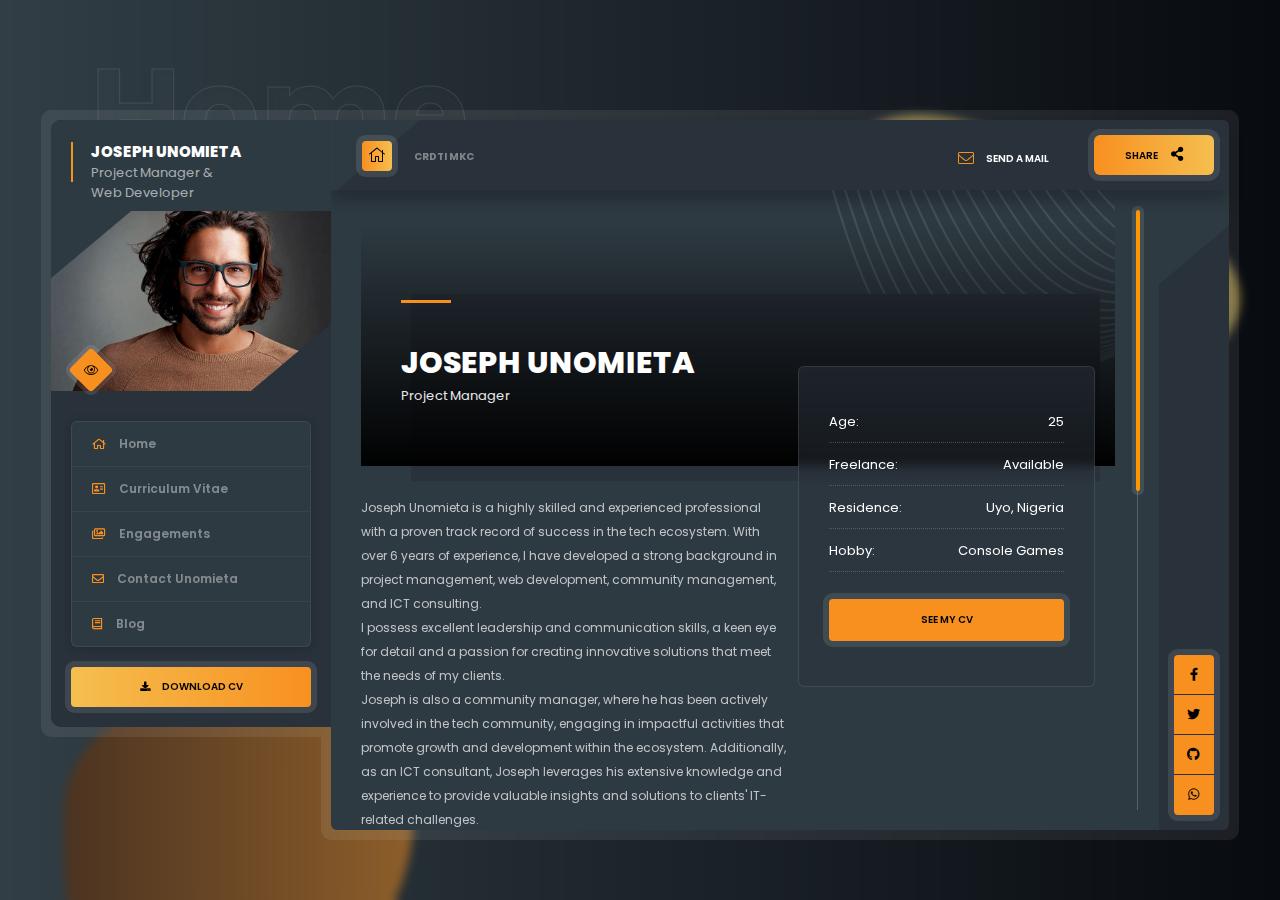
==== commit cc4441f6: "contact page fixed" ====
--- a/index.html
+++ b/index.html
@@ -1,14 +1,13 @@
 <!DOCTYPE HTML>
 <html lang="en">
     
-<!-- Mirrored from vbook.kwst.net/index.html by HTTrack Website Copier/3.x [XR&CO'2014], Sat, 08 Apr 2023 22:50:25 GMT -->
 <head>
         <!--=============== basic  ===============-->
         <meta charset="UTF-8">
-        <title>Vbook - Creative  vCard  Resume Portflio  Template</title>
+        <title>Joseph Unomieta Profile</title>
         <meta name="robots" content="index, follow"/>
-        <meta name="keywords" content=""/>
-        <meta name="description" content=""/>
+        <meta name="keywords" content="Joseph Unomieta, HachStacks, Web Developer, Project Manager"/>
+        <meta name="description" content="Joseph Unomieta, HachStacks, Web Developer, Project Manager"/>
         <!--=============== css  ===============-->	
         <link type="text/css" rel="stylesheet" href="css/plugins.css">
         <link type="text/css" rel="stylesheet" href="css/style.css">
@@ -29,10 +28,10 @@
                 <!--header -->
                 <header class="main-header">
                     <div class="header-titile">
-                        <h1>Kevin Antony</h1>
-                        <h4>Web designer</h4>
-                    </div>
-                    <a data-src="images/main.jpg" class="image-popup header-popup color-bg"><i class="fal fa-plus"></i></a>
+                        <h1>Joseph Unomieta</h1>
+                        <h4>Project Manager &<br>Web Developer</h4>
+                    </div>
+                    <a data-src="images/main.jpg" class="image-popup header-popup color-bg"><i class="fal fa-eye"></i></a>
                     <div class="header-titile-img">
                         <div class="bg"  data-bg="images/main.jpg" ></div>
                     </div>
@@ -41,26 +40,15 @@
                         <nav class="nav-inner fl-wrap" id="menu">
                             <ul>
                                 <li><a href="index.html" class="ajax"><i class="fal fa-home"></i> Home</a></li>
-                                <li><a href="resume.html" class="ajax"><i class="fal fa-address-card"></i> Resume</a></li>
-                                <li><a href="portfolio.html" class="ajax"><i class="fal fa-images"></i> Portfolio</a></li>
-                                <li><a href="contacts.html" class="ajax"><i class="fal fa-envelope"></i> Contacts</a></li>
-                                <li><a href="blog.html" class="ajax"><i class="fal fa-book"></i> Blog</a></li>
-                                <li>
-                                    <a href="#"><i class="fal fa-layer-group"></i> Pages</a>
-                                    <!--level 2 -->
-                                    <ul>
-                                        <li><a href="portfolio-single.html" class="ajax">Portfolio Single</a></li>
-                                        <li><a href="portfolio-single2.html" class="ajax">Portfolio Single 2</a></li>
-                                        <li><a href="blog-single.html" class="ajax">Blog Single</a></li>
-                                        <li><a href="404.html" class="ajax">404</a></li>
-                                    </ul>
-                                    <!--level 2 end -->
-                                </li>
+                                <li><a href="resume.html" class="ajax"><i class="fal fa-address-card"></i> Curriculum Vitae</a></li>
+                                <li><a href="portfolio.html" class="ajax"><i class="fal fa-images"></i> Engagements</a></li>
+                                <li><a href="contacts.html" class="ajax"><i class="fal fa-envelope"></i> Contact Unomieta</a></li>
+                                <li><a href="https://hachstacks.com/blog" class="ajax"><i class="fal fa-book"></i> Blog</a></li>
                             </ul>
                         </nav>
                         <!-- nav end-->
                     </div>
-                    <a href="#" download="" class="header_btn gradient-bg"><i class="fas fa-download"></i> Download CV</a>
+                    <a href="https://docs.google.com/document/d/1jMYC5ar2Q1JF9GWfPD_Gp6_XmPMgR6Q11nYZvctG13k/edit?usp=sharing" download="https://docs.google.com/document/d/1jMYC5ar2Q1JF9GWfPD_Gp6_XmPMgR6Q11nYZvctG13k/edit?usp=sharing" class="header_btn gradient-bg" target="_blank"><i class="fas fa-download"></i> Download CV</a>
                 </header>
                 <!--header end-->
                 <!-- top-opt -->
@@ -70,7 +58,7 @@
                     </div>
                     <div class="page-subtitle"><a href="index.html" class="ajax"><i class="fal fa-home"></i></a><span></span></div>
                     <a href="index.html" class="ajax mob-logo"><span></span><strong></strong></a>
-                    <a href="contacts.html" class="ajax to_contacts"><i class="far fa-envelope"></i> Get in Touch</a>
+                    <a href="mailto:lionelunomieta@gmail.com" class="ajax to_contacts"><i class="far fa-envelope"></i> Send a Mail</a>
                     <div class="share-btn show-share isShare gradient-bg2">
                         <span>Share</span>
                         <i class="fas fa-share-alt"></i>
@@ -83,26 +71,25 @@
                     <div id="wrapper">
                         <!--scroll-bar -->
                         <div class="scr-bar_container">
-                            <div class="content" data-pagetitle="About Me" data-pagesubtitle="Home">
+                            <div class="content" data-pagetitle="About Joseph Unomieta" data-pagesubtitle="Home">
                                 <div class="bg-top"></div>
                                 <div class="bg-bottom"></div>
                                 <!--section   -->
                                 <section class="hero-section">
                                     <div class="bg-wrap hero-section_bg">
-                                        <div class="bg" data-bg="images/bg/1.jpg"></div>
+                                        <div class="bg" data-bg="images/bg1.jpg"></div>
                                     </div>
                                     <div class="hero-section-title">
                                         <div class="row">
                                             <div class="col-md-7">
+                                                <h2>Joseph Unomieta</h2>
                                                 <div class="rotate_text hero-decor-let">
-                                                    <div>Web Design</div>
-                                                    <div><span>Ui/Ux Design</span></div>
-                                                    <div>Branding</div>
-                                                    <div><span>Ecommerce</span></div>
+                                                    <div>Project Manager</div>
+                                                    <div><span>Community Manager</span></div>
+                                                    <div>Web Developer</div>
+                                                    <div><span>Founder - HachStacks</span></div>
                                                 </div>
-                                                <h2>Welcome to My portfolio</h2>
- 
-												<div class="video_btn-wrap fl-wrap"><a data-src="https://vimeo.com/176916362" class="image-popup gradient-bg"><i class="fas fa-play"></i></a><span>Play  Video Presentation</span></div>
+                                                
                                             </div>
                                         </div>
                                     </div>
@@ -112,57 +99,19 @@
                                 <section>
                                     <div class="row">
                                         <div class="col-md-7">
-                                            <p>Lorem ipsum dolor sit amet, consectetur adipisicing elit, sed do eiusmod tempor incididunt ut labore et dolore magna aliqua. Ut enim ad minim veniam, quis nostrud exercitation ullamco laboris nisi ut aliquip ex ea commodo consequat. Dolore magna aliqua. Ut enim ad minim veniam, quis nostrud exercitation ullamco laboris nisi ut aliquip ex ea commodo consequat.
+                                            <p>Joseph Unomieta is a highly skilled and experienced professional with a proven track record of success in the tech ecosystem. With over 6 years of experience, I have developed a strong background in project management, web development, community management, and ICT consulting. <br>I possess excellent leadership and communication skills, a keen eye for detail and a passion for creating innovative solutions that meet the needs of my clients. <br>Joseph is also a community manager, where he has been actively involved in the tech community, engaging in impactful activities that promote growth and development within the ecosystem. Additionally, as an ICT consultant, Joseph leverages his extensive knowledge and experience to provide valuable insights and solutions to clients' IT-related challenges.  <br>I volunteer my time to mentor young developers and participates in hackathons, conferences, and meetups. Joseph Unomieta is a valuable asset to any organization looking to leverage technology to achieve its goals.
                                             </p>
-                                            <div class="facts-container fl-wrap">
-                                                <!-- inline-facts -->
-                                                <div class="inline-facts-wrap">
-                                                    <div class="inline-facts">
-                                                        <div class="milestone-counter">
-                                                            <div class="stats animaper">
-                                                                <div class="num" data-content="0" data-num="145">0</div>
-                                                            </div>
-                                                        </div>
-                                                        <h6>Finished projects</h6>
-                                                    </div>
-                                                </div>
-                                                <!-- inline-facts end -->
-                                                <!-- inline-facts  -->
-                                                <div class="inline-facts-wrap">
-                                                    <div class="inline-facts">
-                                                        <div class="milestone-counter">
-                                                            <div class="stats animaper">
-                                                                <div class="num" data-content="0" data-num="825">0</div>
-                                                            </div>
-                                                        </div>
-                                                        <h6>Working hours</h6>
-                                                    </div>
-                                                </div>
-                                                <!-- inline-facts end -->
-                                                <!-- inline-facts  -->
-                                                <div class="inline-facts-wrap">
-                                                    <div class="inline-facts">
-                                                        <div class="milestone-counter">
-                                                            <div class="stats animaper">
-                                                                <div class="num" data-content="0" data-num="15">0</div>
-                                                            </div>
-                                                        </div>
-                                                        <h6>Awards won</h6>
-                                                    </div>
-                                                </div>
-                                                <!-- inline-facts end --> 
-                                            </div>
+                                            
                                         </div>
                                         <div class="col-md-5">
                                             <div class="hero-info-list fl-wrap">
                                                 <ul>
-                                                    <li><strong>Age</strong><span>24</span></li>
-                                                    <li><strong>Freelance</strong><span>Available</span></li>
-                                                    <li><strong>Residence</strong><span>Ukraine</span></li>
-                                                    <li><strong>Address</strong><span>Kharkiv</span></li>
-                                                    <li><strong>Hobby</strong><span>Footbal , Traveling</span></li>
-                                                </ul>
-                                                <a href="portfolio.html" class="btn ajax fl-btn color-bg"><span>My Portfolio</span></a>
+                                                    <li><strong>Age:</strong><span>25</span></li>
+                                                    <li><strong>Freelance:</strong><span>Available</span></li>
+                                                    <li><strong>Residence:</strong><span>Uyo, Nigeria</span></li>
+                                                    <li><strong>Hobby:</strong><span>Console Games</span></li>
+                                                </ul>
+                                                <a href="https://docs.google.com/document/d/1jMYC5ar2Q1JF9GWfPD_Gp6_XmPMgR6Q11nYZvctG13k/edit?usp=sharing" class="btn ajax fl-btn color-bg"><span>See my CV</span></a>
                                             </div>
                                         </div>
                                     </div>
@@ -176,131 +125,50 @@
                                         <div class="col-md-6">
                                             <div class="column-wrapper_text services-item fl-wrap">
                                                 <span class="serv-number">01.</span>
-                                                <i class="fal fa-desktop"></i>
-                                                <h4> Web Design</h4>
-                                                <p>Praesent nec leo venenatis elit semper aliquet id ac enim. Maecenas nec mi leo. Etiam venenatis ut dui non hendrerit. Integer dictum, diam vitae blandit accumsan, dolor odio tempus arcu .</p>
-                                                <ul class="serv-list">
+                                                <i class="far fa-tasks"></i>
+                                                <h4> Project Management</h4>
+                                                <ul class="serv-list">
+                                                    <li>Google Certified</li>
+                                                    <li>CAPM Certification acquired</li>
+                                                </ul>
+                                            </div>
+                                        </div>
+                                        <div class="col-md-6">
+                                            <div class="column-wrapper_text services-item fl-wrap">
+                                                <span class="serv-number">02.</span>
+                                                <i class="far fa-code"></i>
+                                                <h4> Web Design and Development</h4>
+                                                <ul class="serv-list">
+                                                    <li>Design</li>
                                                     <li>Code</li>
-                                                    <li>Design</li>
-                                                    <li>Photoshop</li>
-                                                </ul>
-                                            </div>
-                                        </div>
-                                        <div class="col-md-6">
-                                            <div class="column-wrapper_text services-item fl-wrap">
-                                                <span class="serv-number">02.</span>
-                                                <i class="fab fa-pagelines"></i>
-                                                <h4> Branding</h4>
-                                                <p>Praesent nec leo venenatis elit semper aliquet id ac enim. Maecenas nec mi leo. Etiam venenatis ut dui non hendrerit. Integer dictum, diam vitae blandit accumsan, dolor odio tempus arcu .</p>
-                                                <ul class="serv-list">
-                                                    <li>Logos</li>
-                                                    <li>Design</li>
-                                                    <li>Concept</li>
                                                 </ul>
                                             </div>
                                         </div>
                                         <div class="col-md-6">
                                             <div class="column-wrapper_text services-item fl-wrap">
                                                 <span class="serv-number">03.</span>
-                                                <i class="fal fa-mobile-android"></i>
-                                                <h4> UI/UX Design</h4>
-                                                <p>Praesent nec leo venenatis elit semper aliquet id ac enim. Maecenas nec mi leo. Etiam venenatis ut dui non hendrerit. Integer dictum, diam vitae blandit accumsan, dolor odio tempus arcu .</p>
-                                                <ul class="serv-list">
-                                                    <li> Commercials</li>
-                                                    <li> Personal </li>
-                                                    <li> Store </li>
-                                                </ul>
-                                            </div>
-                                        </div>
-                                        <div class="col-md-6">
-                                            <div class="column-wrapper_text services-item fl-wrap">
-                                                <span class="serv-number">03.</span>
-                                                <i class="fal fa-camera-alt"></i>
-                                                <h4>Photography</h4>
-                                                <p>Praesent nec leo venenatis elit semper aliquet id ac enim. Maecenas nec mi leo. Etiam venenatis ut dui non hendrerit. Integer dictum, diam vitae blandit accumsan, dolor odio tempus arcu .</p>
-                                                <ul class="serv-list">
-                                                    <li> Commercials</li>
-                                                    <li> Weddings </li>
-                                                    <li> Portraits  </li>
+                                                <i class="far fa-users"></i>
+                                                <h4> Community Manager</h4>
+                                                <ul class="serv-list">
+                                                    <li> Build</li>
+                                                    <li> Manage </li>
+                                                </ul>
+                                            </div>
+                                        </div>
+                                        <div class="col-md-6">
+                                            <div class="column-wrapper_text services-item fl-wrap">
+                                                <span class="serv-number">04.</span>
+                                                <i class="far fa-question-circle"></i>
+                                                <h4>ICT Consultant</h4>
+                                                <ul class="serv-list">
+                                                    <li> ICT Expert</li>
+                                                    <li> Founder </li>
                                                 </ul>
                                             </div>
                                         </div>
                                     </div>
                                 </section>
-                                <!--section  --> 
-                                <section class="scroll_sec" id="sec5">
-                                    <div class="section-title fl-wrap">
-                                        <h3>Clents And Testimonilas</h3>
-                                    </div>
-                                    <div class="testilider fl-wrap">
-                                        <div class="swiper-container">
-                                            <div class="swiper-wrapper">
-                                                <!-- swiper-slide -->
-                                                <div class="swiper-slide">
-                                                    <div class="testi-item fl-wrap">
-                                                        <span class="testi-number">01.</span>
-                                                        <div class="testi-avatar"><img src="images/avatar/1.jpg" alt=""></div>
-                                                        <h3>Liza Mirovsky</h3>
-                                                        <p>"All the Lorem Ipsum generators on the Internet tend to repeat predefined chunks as necessary, making this the first true generator on the Internet. It uses a dictionary of over "</p>
-                                                        <a href="#" class="teti-link" target="_blank">Via Twitter</a>
-                                                    </div>
-                                                </div>
-                                                <!-- swiper-slide end-->
-                                                <!-- swiper-slide -->
-                                                <div class="swiper-slide">
-                                                    <div class="testi-item fl-wrap">
-                                                        <span class="testi-number">02.</span>
-                                                        <div class="testi-avatar"><img src="images/avatar/2.jpg" alt=""></div>
-                                                        <h3>Andy Smith</h3>
-                                                        <p>"Vestibulum orci felis, ullamcorper non condimentum non, ultrices ac nunc. Mauris non ligula suscipit, vulputate mi accumsan, dapibus felis. Nullam sed sapien dui. Nulla auctor sit amet sem non porta. "</p>
-                                                        <a href="#" class="teti-link" target="_blank">Via Facebook</a>
-                                                    </div>
-                                                </div>
-                                                <!-- swiper-slide end-->
-                                                <!-- swiper-slide -->
-                                                <div class="swiper-slide">
-                                                    <div class="testi-item fl-wrap">
-                                                        <span class="testi-number">03.</span>
-                                                        <div class="testi-avatar"><img src="images/avatar/3.jpg" alt=""></div>
-                                                        <h3>Mery Trust</h3>
-                                                        <p>"All the Lorem Ipsum generators on the Internet tend to repeat predefined chunks as necessary, making this the first true generator on the Internet. It uses a dictionary of over "</p>
-                                                        <a href="#" class="teti-link" target="_blank">Via Twitter</a>
-                                                    </div>
-                                                </div>
-                                                <!-- swiper-slide end-->
-                                                <!-- swiper-slide -->
-                                                <div class="swiper-slide">
-                                                    <div class="testi-item fl-wrap">
-                                                        <span class="testi-number">04.</span>
-                                                        <div class="testi-avatar"><img src="images/avatar/4.jpg" alt=""></div>
-                                                        <h3>Centa Simpson</h3>
-                                                        <p>"Vestibulum orci felis, ullamcorper non condimentum non, ultrices ac nunc. Mauris non ligula suscipit, vulputate mi accumsan, dapibus felis. Nullam sed sapien dui. Nulla auctor sit amet sem non porta. "</p>
-                                                        <a href="#" class="teti-link" target="_blank">Via Facebook</a>
-                                                    </div>
-                                                </div>
-                                                <!-- swiper-slide end-->
-                                            </div>
-                                        </div>
-                                    </div>
-                                    <div class="ts-controls">
-                                        <div class="tc-button tc-button-prev"><i class="fal fa-angle-left"></i></div>
-                                        <div class="tc-button tc-button-next"><i class="fal fa-angle-right"></i></div>
-                                    </div>
-                                    <div class="ss-pagination-wrap">
-                                        <div class="tc-pagination slider-pag"></div>
-                                    </div>
-                                    <!-- client-list -->
-                                    <div class="fl-wrap client-list">
-                                        <ul class="">
-                                            <li><a href="#" target="_blank"><img src="images/clients/1.png" alt=""></a></li>
-                                            <li><a href="#" target="_blank"><img src="images/clients/2.png" alt=""></a></li>
-                                            <li><a href="#" target="_blank"><img src="images/clients/3.png" alt=""></a></li>
-                                            <li><a href="#" target="_blank"><img src="images/clients/4.png" alt=""></a></li>
-                                        </ul>
-                                        <!-- client-list end-->
-                                    </div>
-                                </section>
-                                <!--section end-->                							
+                                <!--section  -->                							
                                 <div class="to-top-wrap">
                                     <div class="to-top color-bg"><i class="fas fa-caret-up"></i></div>
                                 </div>
@@ -325,13 +193,12 @@
                 <footer class="main-footer">
                     <div class="footer-social">
                         <ul>
-                            <li><a href="#" target="_blank"><i class="fab fa-facebook-f"></i></a></li>
-                            <li><a href="#" target="_blank"><i class="fab fa-twitter"></i></a></li>
-                            <li><a href="#" target="_blank"><i class="fab fa-instagram"></i></a></li>
-                            <li><a href="#" target="_blank"><i class="fab fa-pinterest-p"></i></a></li>
+                            <li><a href="https://fb.com/joe.unomieta" target="_blank"><i class="fab fa-facebook-f"></i></a></li>
+                            <li><a href="https://twitter.com/unomieta_" target="_blank"><i class="fab fa-twitter"></i></a></li>
+                            <li><a href="https://github.com/RomeoChris" target="_blank"><i class="fab fa-github"></i></a></li>
+                            <li><a href="https://wa.me/+2348156841952" target="_blank"><i class="fab fa-whatsapp"></i></a></li>
                         </ul>
                     </div>
-                    <div class="copyright">&#169; Vbook 2022. All rights reserved.</div>
                 </footer>
                 <!-- footer end -->	
                 <div class="nav-overlay"></div>
@@ -343,7 +210,7 @@
                 <div class="cavas-wrap">
                     <canvas id="liquid"></canvas>
                 </div>
-                <div class="dynamic-title"><span>Resume</span></div>
+                <div class="dynamic-title"><span>UNOMIETA</span></div>
             </div>
             <!-- body-bg end -->
         </div>
@@ -354,5 +221,4 @@
         <script  src="js/scripts.js"></script>
     </body>
 
-<!-- Mirrored from vbook.kwst.net/index.html by HTTrack Website Copier/3.x [XR&CO'2014], Sat, 08 Apr 2023 22:50:50 GMT -->
 </html>--- a/css/style.css
+++ b/css/style.css
@@ -2,9 +2,7 @@
 
 /*======================================
  [ -Main Stylesheet-
-  Theme: Vbook - Creative  vCard  Resume Portflio  Template
-  Version: 1.0
-  Last change: 01/07/2022 ]
+  
 	++ Fonts ++
 	++ General Style ++
 	++ Page preload ++
@@ -755,6 +753,34 @@
  	transition: all 300ms linear;
 	position: relative;
 }
+
+.my-social {
+	width: 40px;
+	bottom: 15px;
+	left: 15px;
+	overflow: hidden;
+	box-shadow: 0px 0px 0px 6px rgb(255 255 255 / 10%);
+	border-radius: 4px;
+	z-index: 2;
+}
+.my-social li {
+	float: left;
+	width: 40px;
+}
+.my-social li a {
+	float: left;
+	width: 40px;
+	line-height: 40px;
+	height: 40px;
+	border-bottom: 1px solid #29323B;
+ 	transition: all 300ms linear;
+	position: relative;
+	background: #F89020;
+}
+.my-social li a:hover {
+	color:#fff;
+}
+
 .footer-social li:last-child a {
 	border: none;
 }
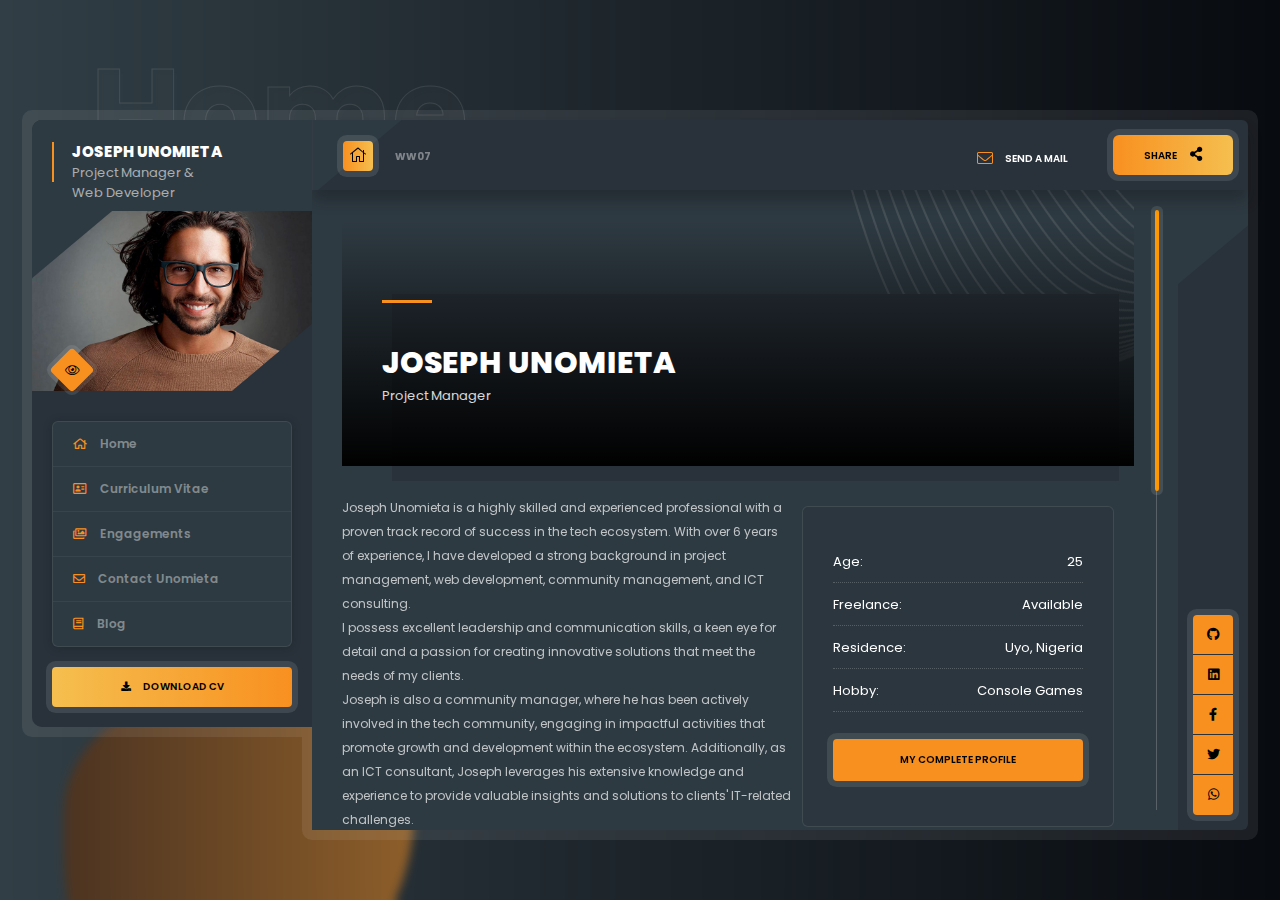
==== commit aec66259: "portfolio page contents added" ====
--- a/index.html
+++ b/index.html
@@ -29,7 +29,7 @@
                 <header class="main-header">
                     <div class="header-titile">
                         <h1>Joseph Unomieta</h1>
-                        <h4>Project Manager &<br>Web Developer</h4>
+                        <h4>Project Manager & <br>Web Developer</h4>
                     </div>
                     <a data-src="images/main.jpg" class="image-popup header-popup color-bg"><i class="fal fa-eye"></i></a>
                     <div class="header-titile-img">
@@ -111,7 +111,7 @@
                                                     <li><strong>Residence:</strong><span>Uyo, Nigeria</span></li>
                                                     <li><strong>Hobby:</strong><span>Console Games</span></li>
                                                 </ul>
-                                                <a href="https://docs.google.com/document/d/1jMYC5ar2Q1JF9GWfPD_Gp6_XmPMgR6Q11nYZvctG13k/edit?usp=sharing" class="btn ajax fl-btn color-bg"><span>See my CV</span></a>
+                                                <a href="resume.html" class="btn ajax fl-btn color-bg"><span>My Complete Profile</span></a>
                                             </div>
                                         </div>
                                     </div>
@@ -193,9 +193,10 @@
                 <footer class="main-footer">
                     <div class="footer-social">
                         <ul>
+                            <li><a href="https://github.com/RomeoChris" target="_blank"><i class="fab fa-github"></i></a></li>
+                            <li><a href="https://linkedin.com/in/joseph-unomieta" target="_blank"><i class="fab fa-linkedin"></i></a></li>
                             <li><a href="https://fb.com/joe.unomieta" target="_blank"><i class="fab fa-facebook-f"></i></a></li>
                             <li><a href="https://twitter.com/unomieta_" target="_blank"><i class="fab fa-twitter"></i></a></li>
-                            <li><a href="https://github.com/RomeoChris" target="_blank"><i class="fab fa-github"></i></a></li>
                             <li><a href="https://wa.me/+2348156841952" target="_blank"><i class="fab fa-whatsapp"></i></a></li>
                         </ul>
                     </div>
--- a/css/style.css
+++ b/css/style.css
@@ -193,8 +193,8 @@
 	transform: translateY(-20px);
 }
 .main-container {
-	max-width: 1224px;
-	width: 92%;
+	max-width: 1400px;
+	width: 95%;
 	margin: 0 auto;
 	position: relative;
 	z-index: 5;
@@ -238,7 +238,7 @@
 	left:280px;
 	right: 70px;
 	bottom: 70px;
-	border-radius: 0 0 0 6px;
+	border-radius: 0 0 0 0;
  
 }
 .content-holder:after {
@@ -969,7 +969,7 @@
 .hero-info-list {
 	padding: 45px 30px;
 	background: rgba( 42, 50, 59,0.5);
-	margin-top:  -130px;
+	margin-top:  10px;
 	right: 20px;
 	z-index: 100;
 	border-radius: 6px;
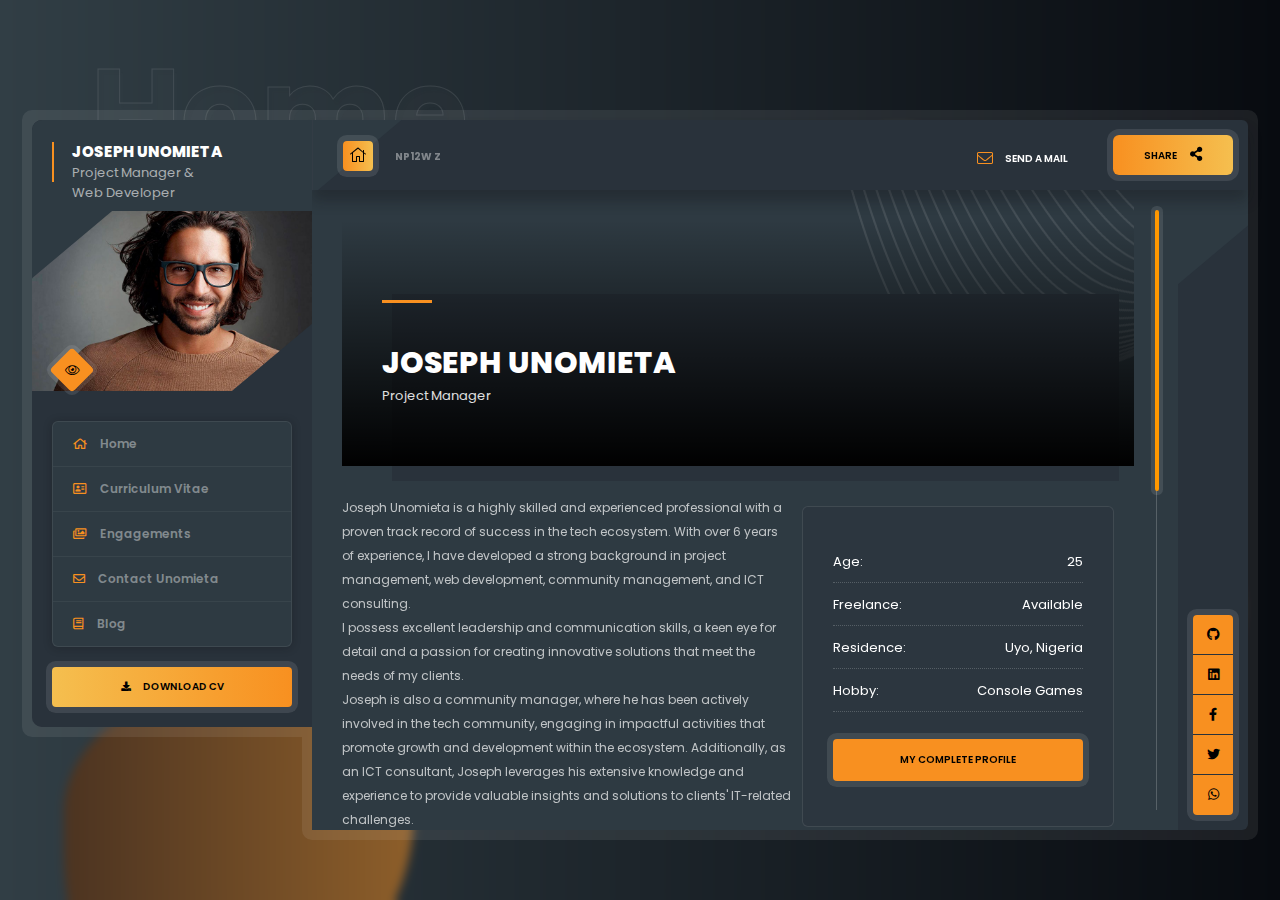
==== commit 41183741: "url updated for blog" ====
--- a/index.html
+++ b/index.html
@@ -43,7 +43,7 @@
                                 <li><a href="resume.html" class="ajax"><i class="fal fa-address-card"></i> Curriculum Vitae</a></li>
                                 <li><a href="portfolio.html" class="ajax"><i class="fal fa-images"></i> Engagements</a></li>
                                 <li><a href="contacts.html" class="ajax"><i class="fal fa-envelope"></i> Contact Unomieta</a></li>
-                                <li><a href="https://hachstacks.com/blog" class="ajax"><i class="fal fa-book"></i> Blog</a></li>
+                                <li><a href="https://hachstacks.com/blog/" class="ajax"><i class="fal fa-book"></i> Blog</a></li>
                             </ul>
                         </nav>
                         <!-- nav end-->
--- a/css/style.css
+++ b/css/style.css
@@ -2580,11 +2580,17 @@
 	text-transform:uppercase;
 	margin-bottom:20px;
 }
+
+.see-more-btn{
+	max-width: 40%;
+}
+
 /*------responsive------------------------------------------------*/
 @media only screen and (max-height: 790px) {
 .top-opt , .main-header {
     top: 20px;
 }
+
 .content-holder , .main-footer {
     top: 90px;
 }
@@ -2599,6 +2605,7 @@
 .main-header::-webkit-scrollbar {
   width: 0px;
 }
+
 .header_btn {
     position:relative;
     bottom: auto;
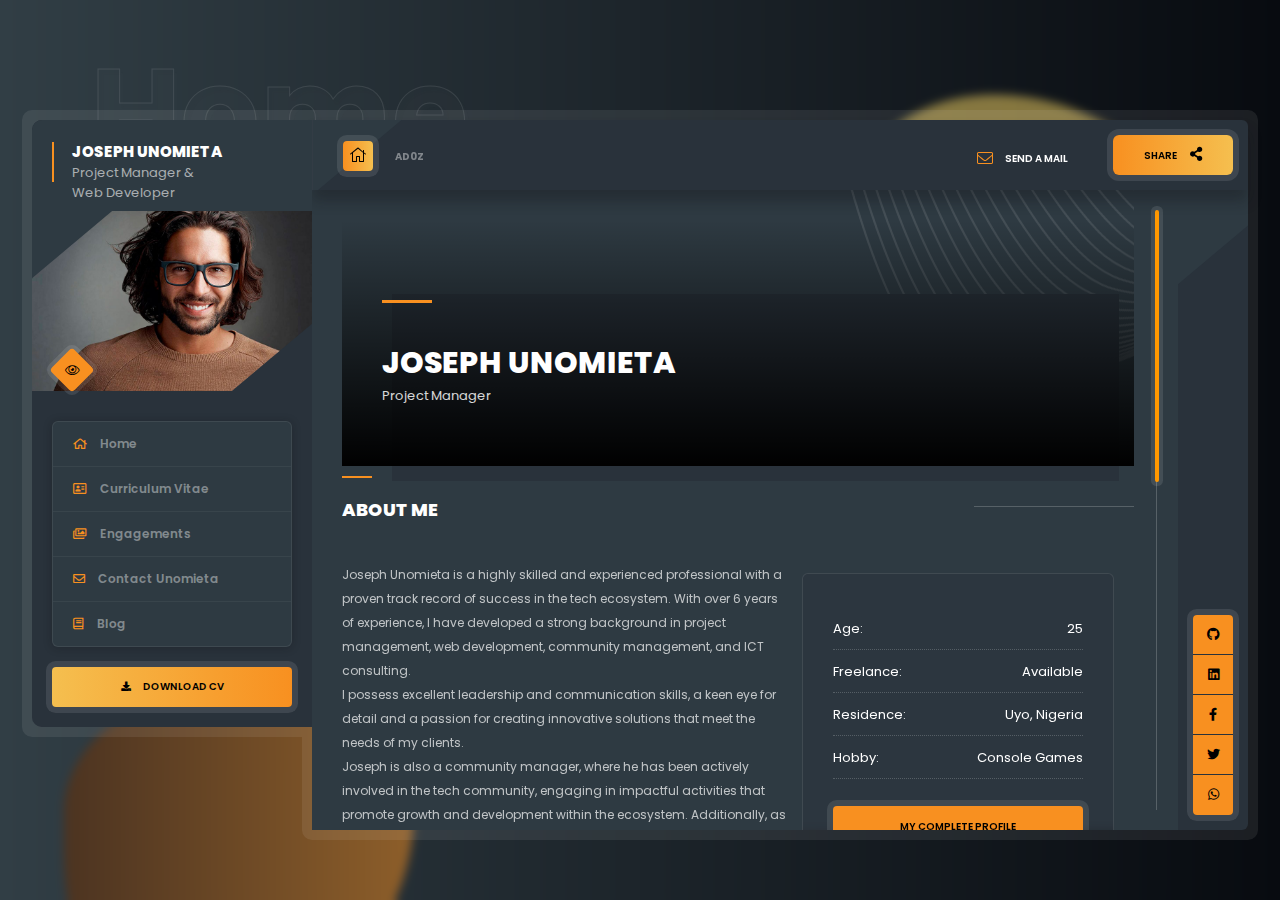
==== commit bd282850: "refixed about me" ====
--- a/index.html
+++ b/index.html
@@ -43,12 +43,12 @@
                                 <li><a href="resume.html" class="ajax"><i class="fal fa-address-card"></i> Curriculum Vitae</a></li>
                                 <li><a href="portfolio.html" class="ajax"><i class="fal fa-images"></i> Engagements</a></li>
                                 <li><a href="contacts.html" class="ajax"><i class="fal fa-envelope"></i> Contact Unomieta</a></li>
-                                <li><a href="https://hachstacks.com/blog/" class="ajax"><i class="fal fa-book"></i> Blog</a></li>
+                                <li><a href="http://www.hachstacks.com/blog/" class="ajax"><i class="fal fa-book"></i> Blog</a></li>
                             </ul>
                         </nav>
                         <!-- nav end-->
                     </div>
-                    <a href="https://docs.google.com/document/d/1jMYC5ar2Q1JF9GWfPD_Gp6_XmPMgR6Q11nYZvctG13k/edit?usp=sharing" download="https://docs.google.com/document/d/1jMYC5ar2Q1JF9GWfPD_Gp6_XmPMgR6Q11nYZvctG13k/edit?usp=sharing" class="header_btn gradient-bg" target="_blank"><i class="fas fa-download"></i> Download CV</a>
+                    <a href="https://bit.ly/unomieta-cv" download="https://bit.ly/unomieta-cv" class="header_btn gradient-bg" target="_blank"><i class="fas fa-download"></i> Download CV</a>
                 </header>
                 <!--header end-->
                 <!-- top-opt -->
@@ -94,9 +94,11 @@
                                         </div>
                                     </div>
                                 </section>
-                                <!-- section end  -->							
-                                <!--section   -->
-                                <section>
+                                <!--section   -->		
+                                <section class="serv-sec">
+                                    <div class="section-title fl-wrap">
+                                        <h3>About me</h3>
+                                    </div>
                                     <div class="row">
                                         <div class="col-md-7">
                                             <p>Joseph Unomieta is a highly skilled and experienced professional with a proven track record of success in the tech ecosystem. With over 6 years of experience, I have developed a strong background in project management, web development, community management, and ICT consulting. <br>I possess excellent leadership and communication skills, a keen eye for detail and a passion for creating innovative solutions that meet the needs of my clients. <br>Joseph is also a community manager, where he has been actively involved in the tech community, engaging in impactful activities that promote growth and development within the ecosystem. Additionally, as an ICT consultant, Joseph leverages his extensive knowledge and experience to provide valuable insights and solutions to clients' IT-related challenges.  <br>I volunteer my time to mentor young developers and participates in hackathons, conferences, and meetups. Joseph Unomieta is a valuable asset to any organization looking to leverage technology to achieve its goals.
@@ -116,7 +118,8 @@
                                         </div>
                                     </div>
                                 </section>
-                                <!-- section end  -->						
+                                <!-- section end  -->
+                                <!-- section end  -->	
                                 <section class="serv-sec">
                                     <div class="section-title fl-wrap">
                                         <h3>Services That I Provide</h3>
@@ -167,7 +170,8 @@
                                             </div>
                                         </div>
                                     </div>
-                                </section>
+                                </section>						
+                                	
                                 <!--section  -->                							
                                 <div class="to-top-wrap">
                                     <div class="to-top color-bg"><i class="fas fa-caret-up"></i></div>
